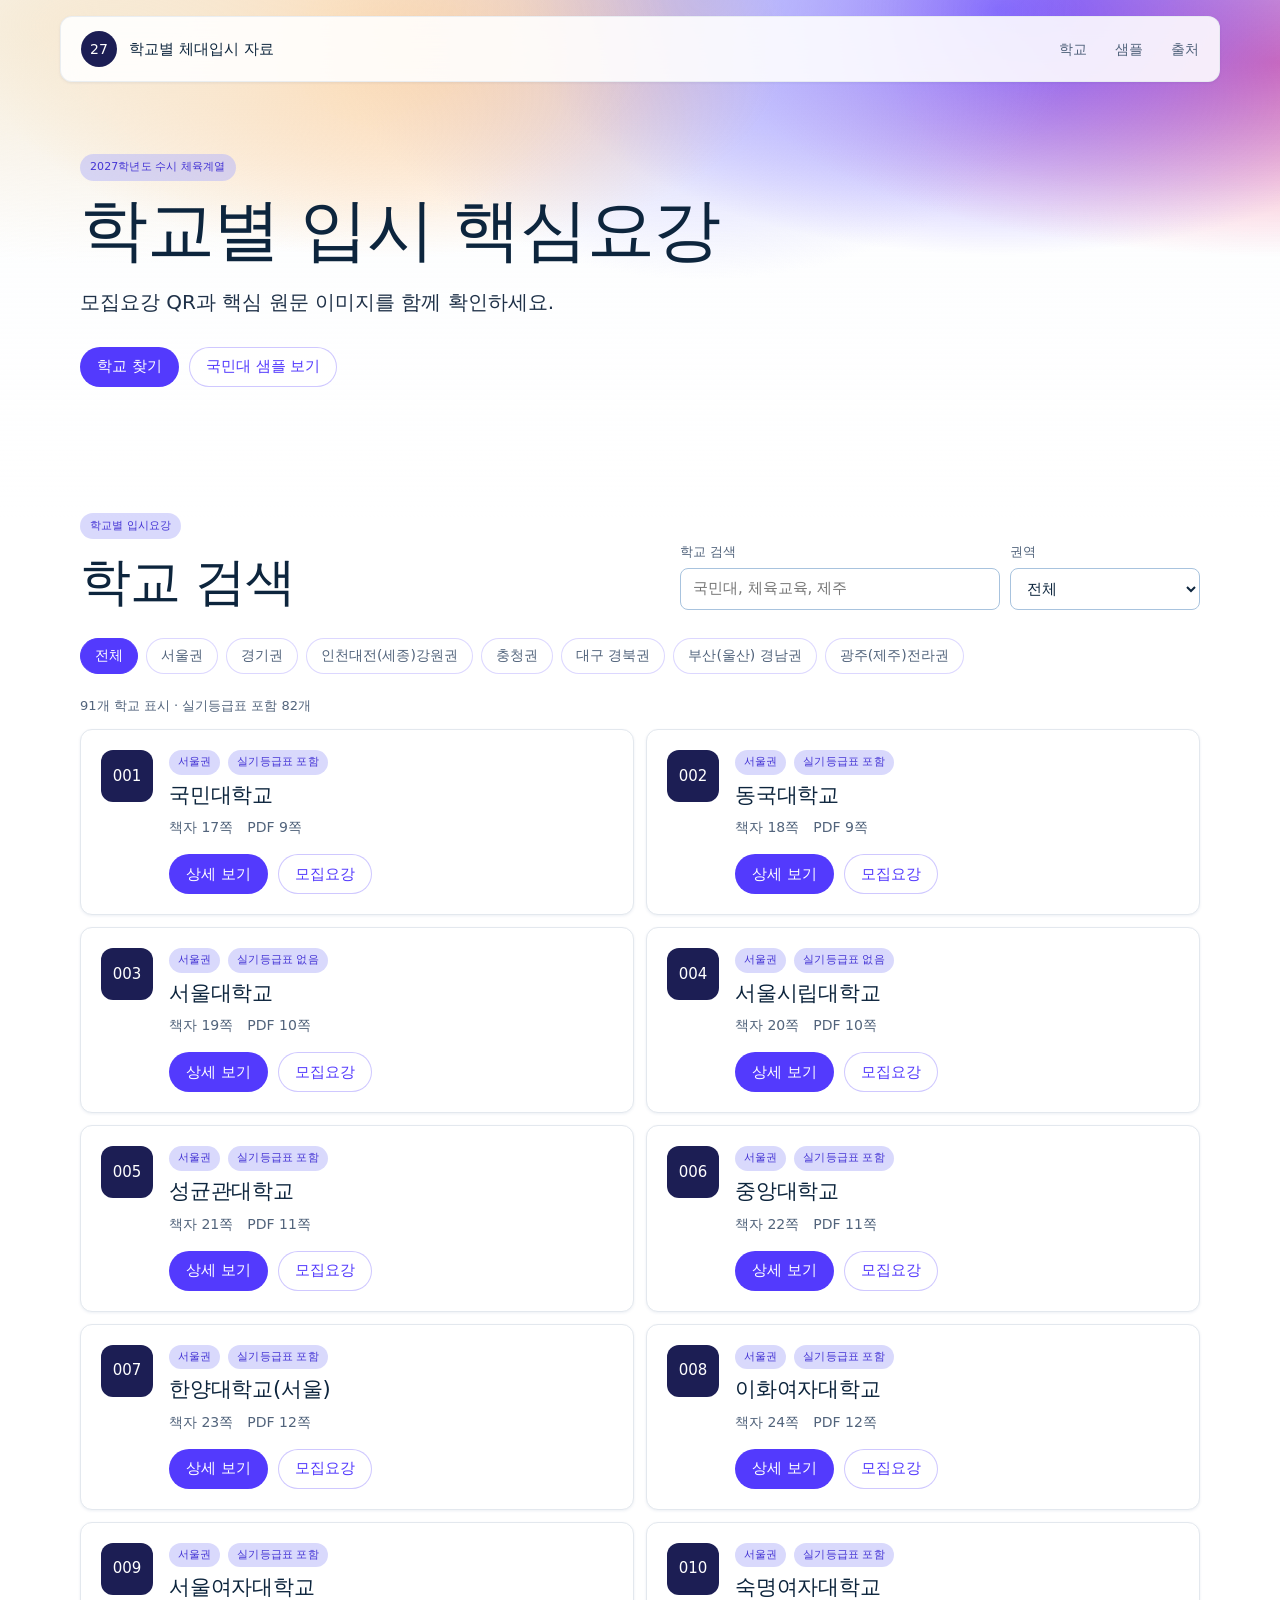
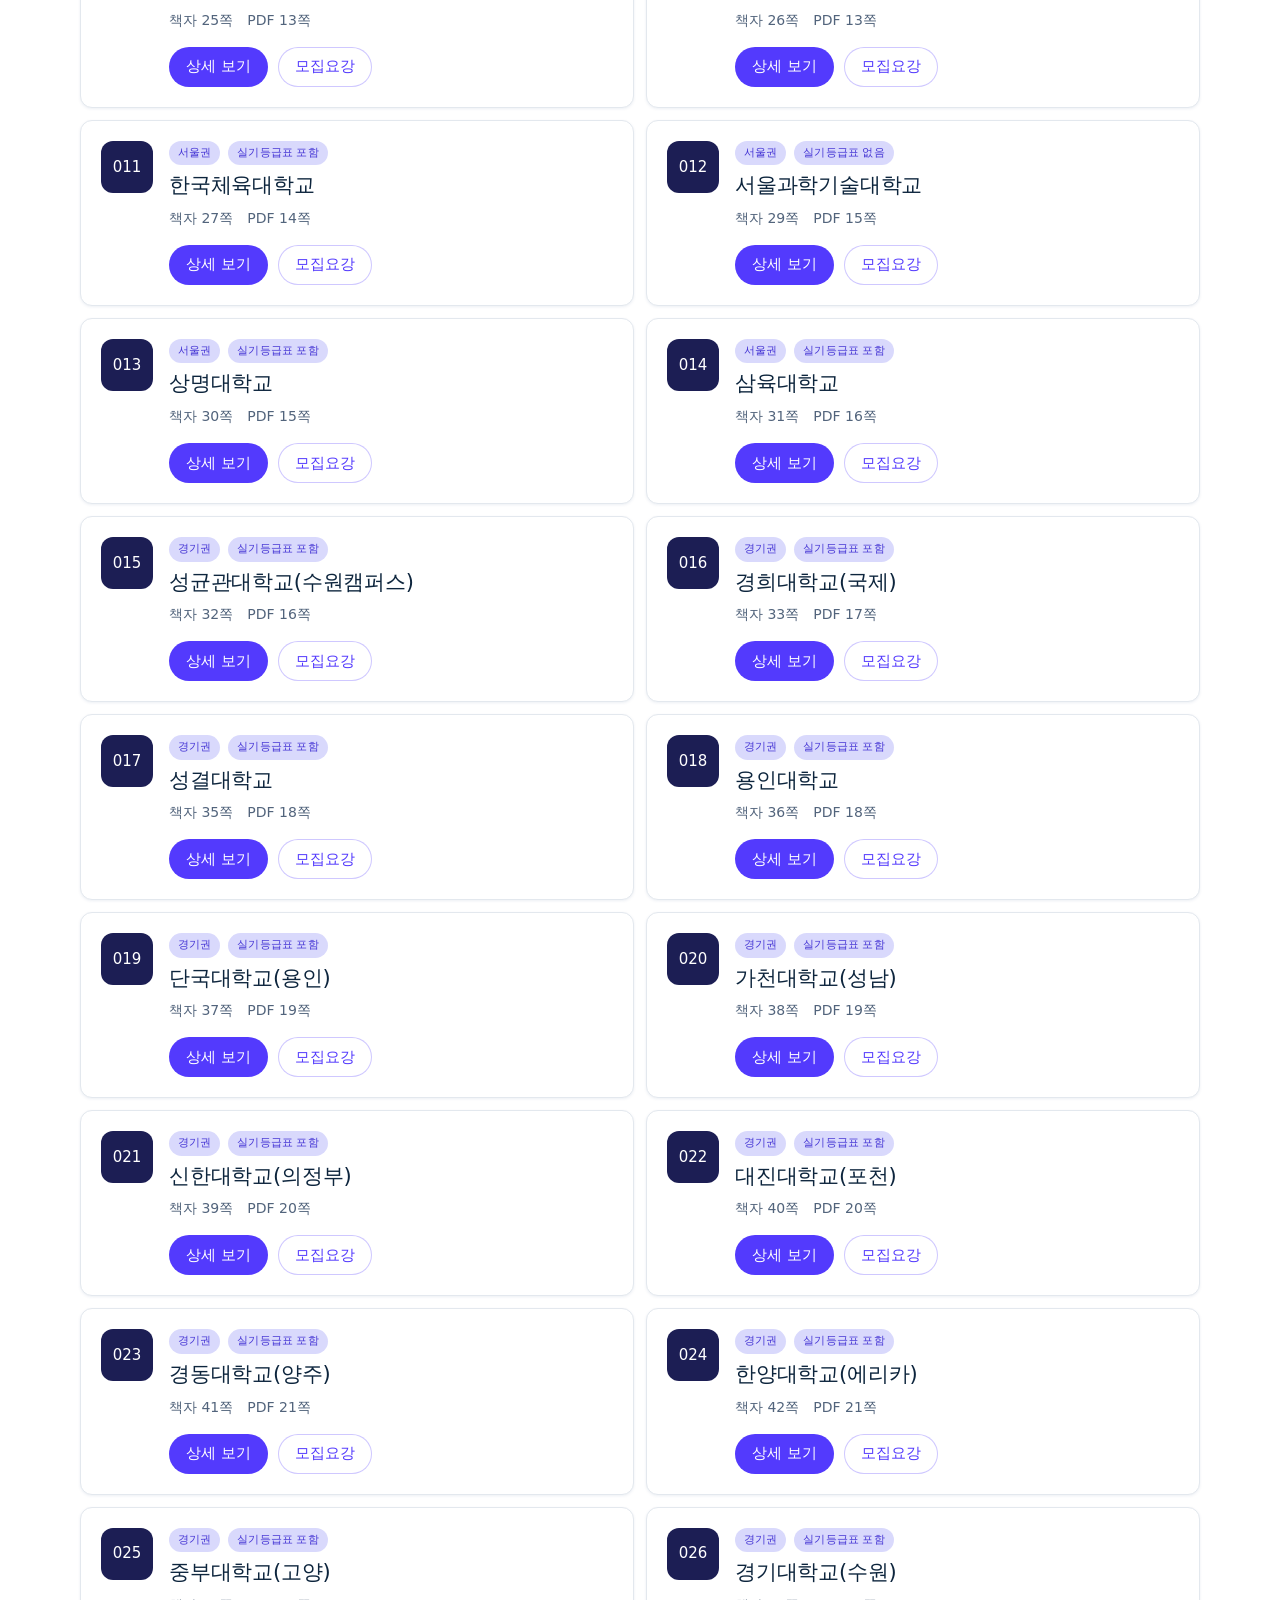
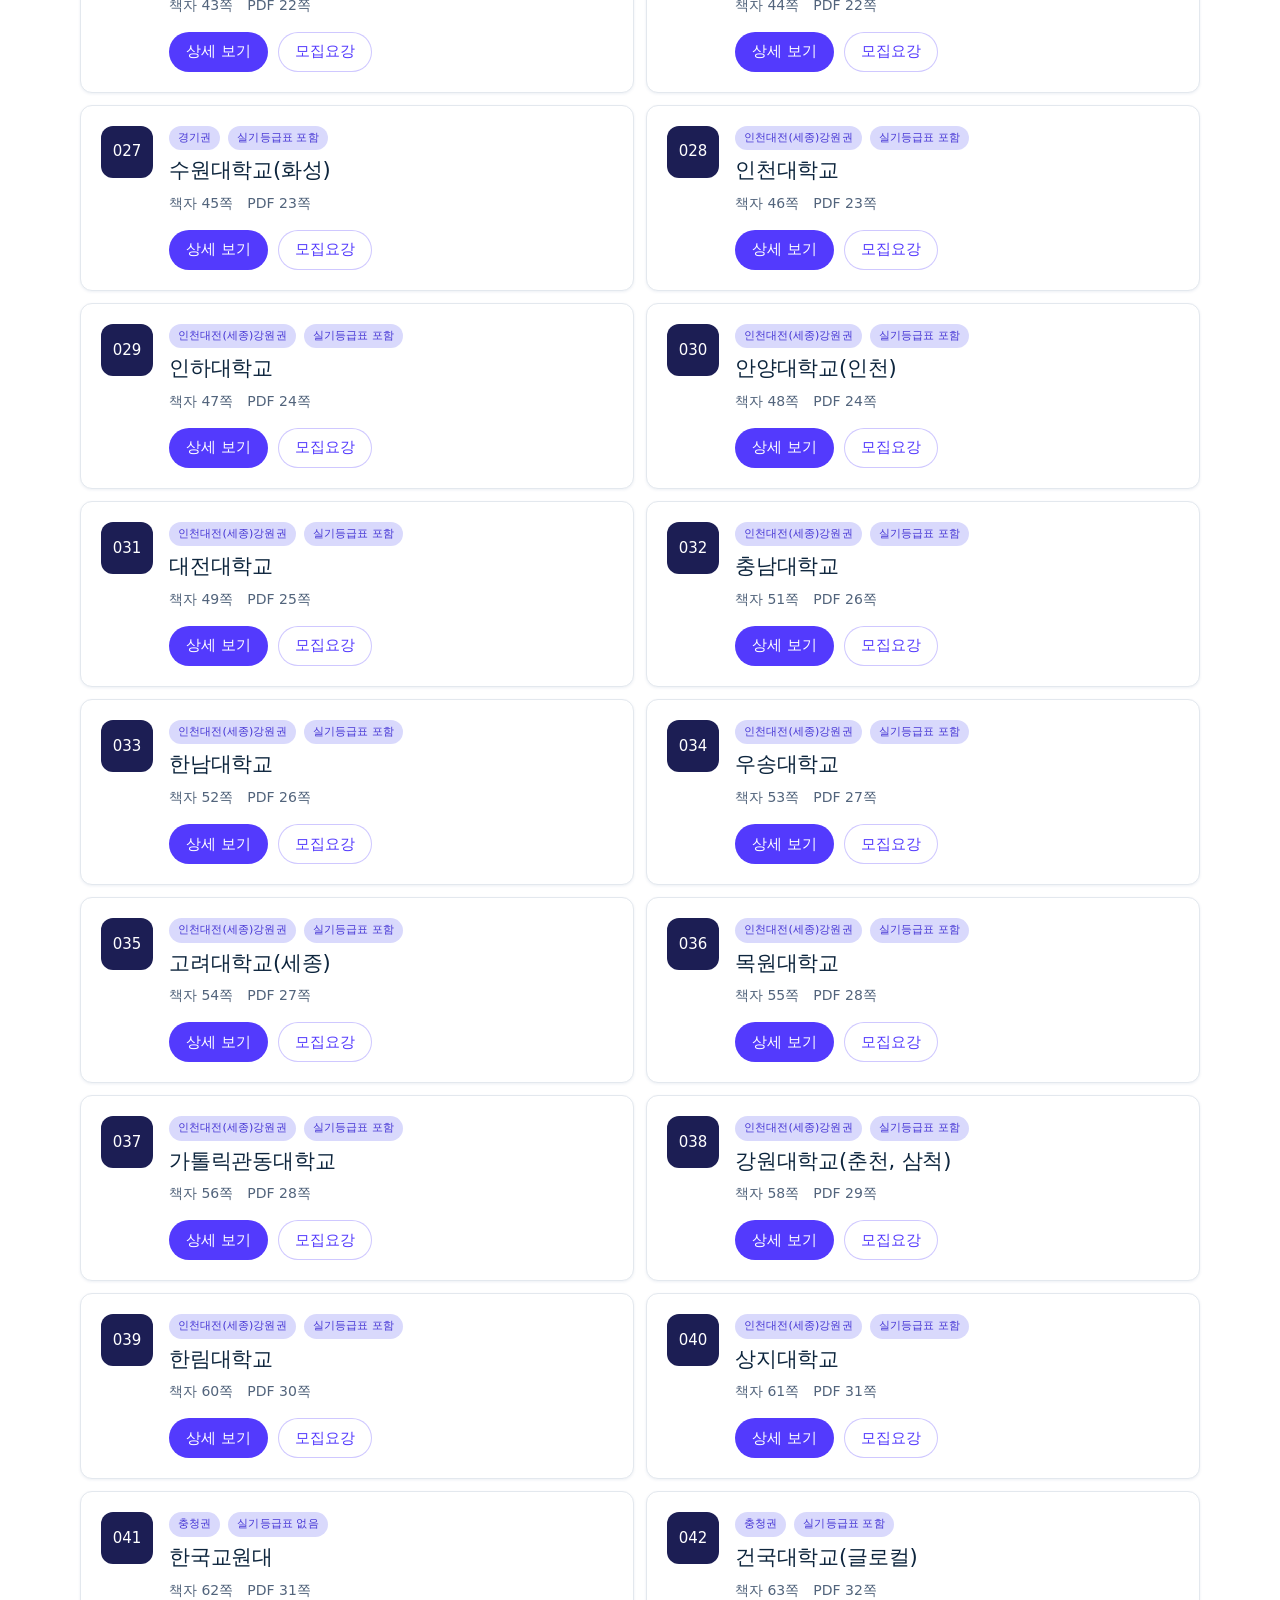
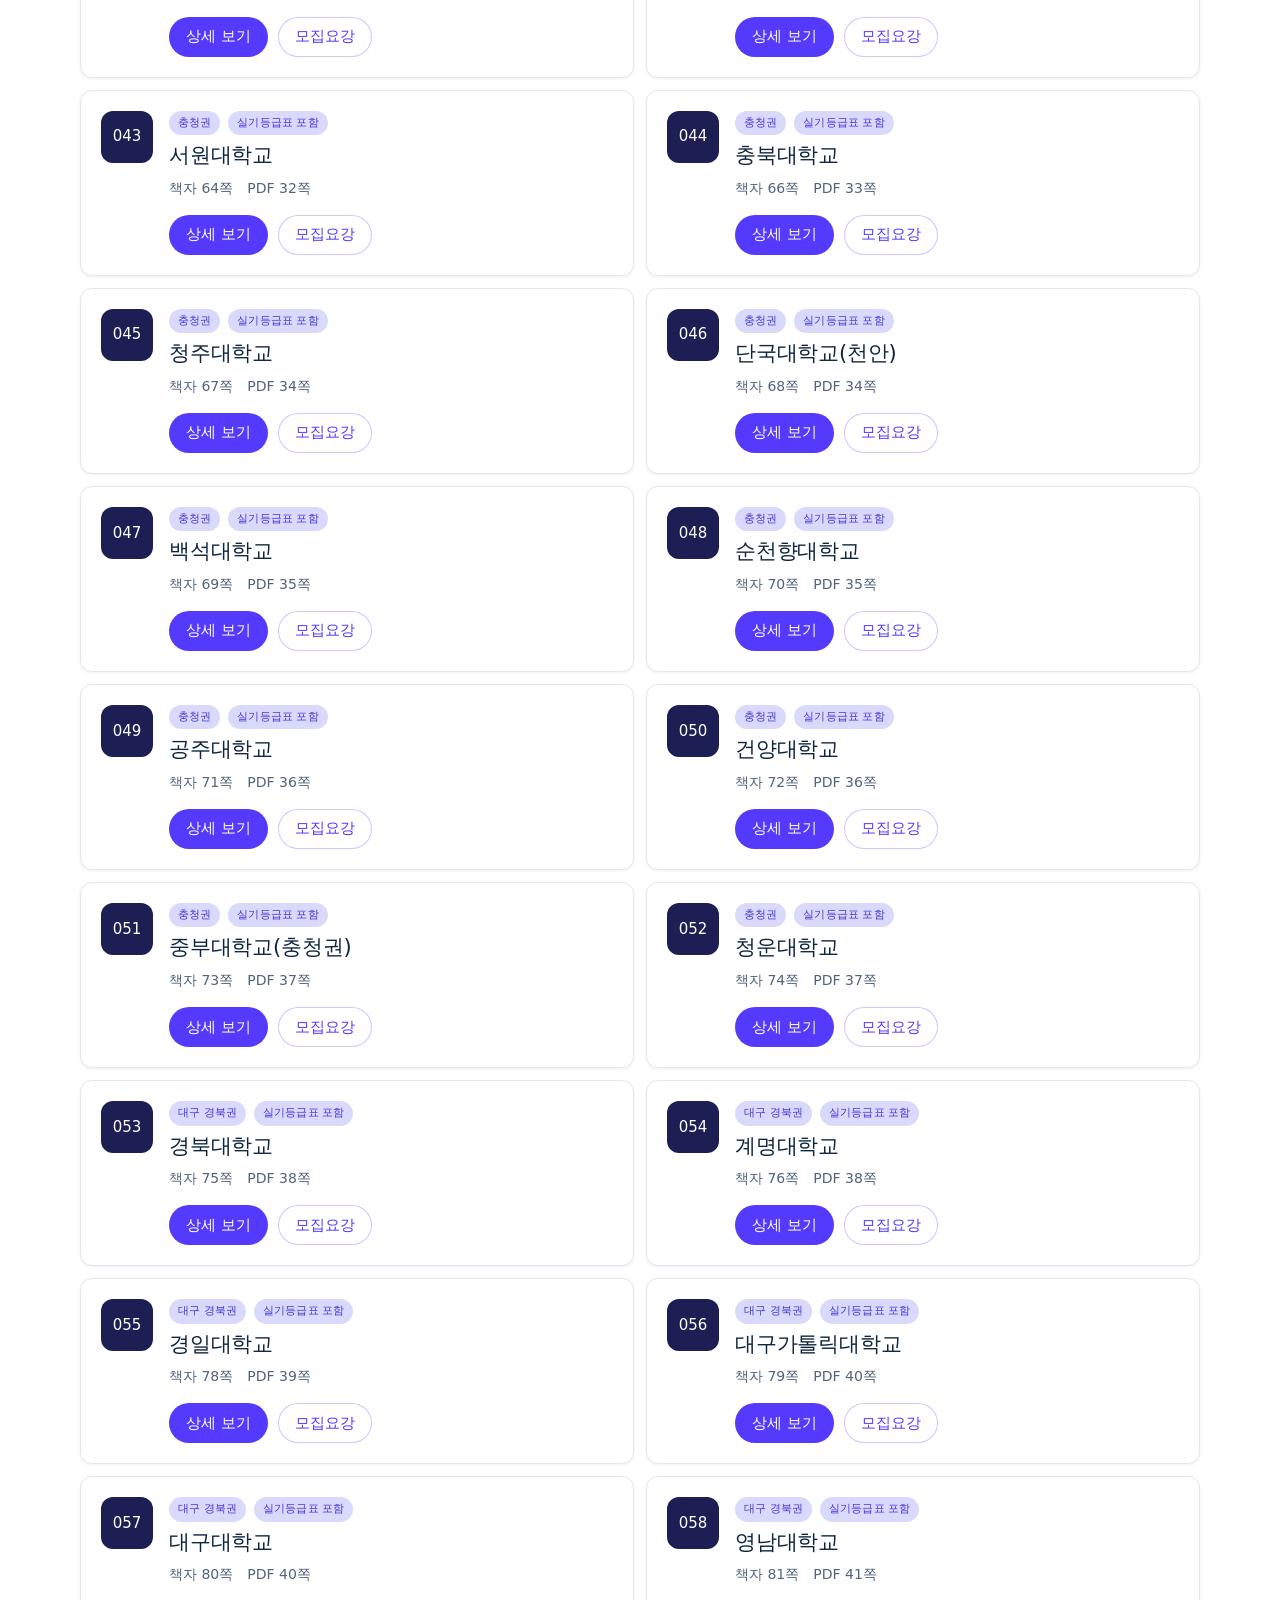
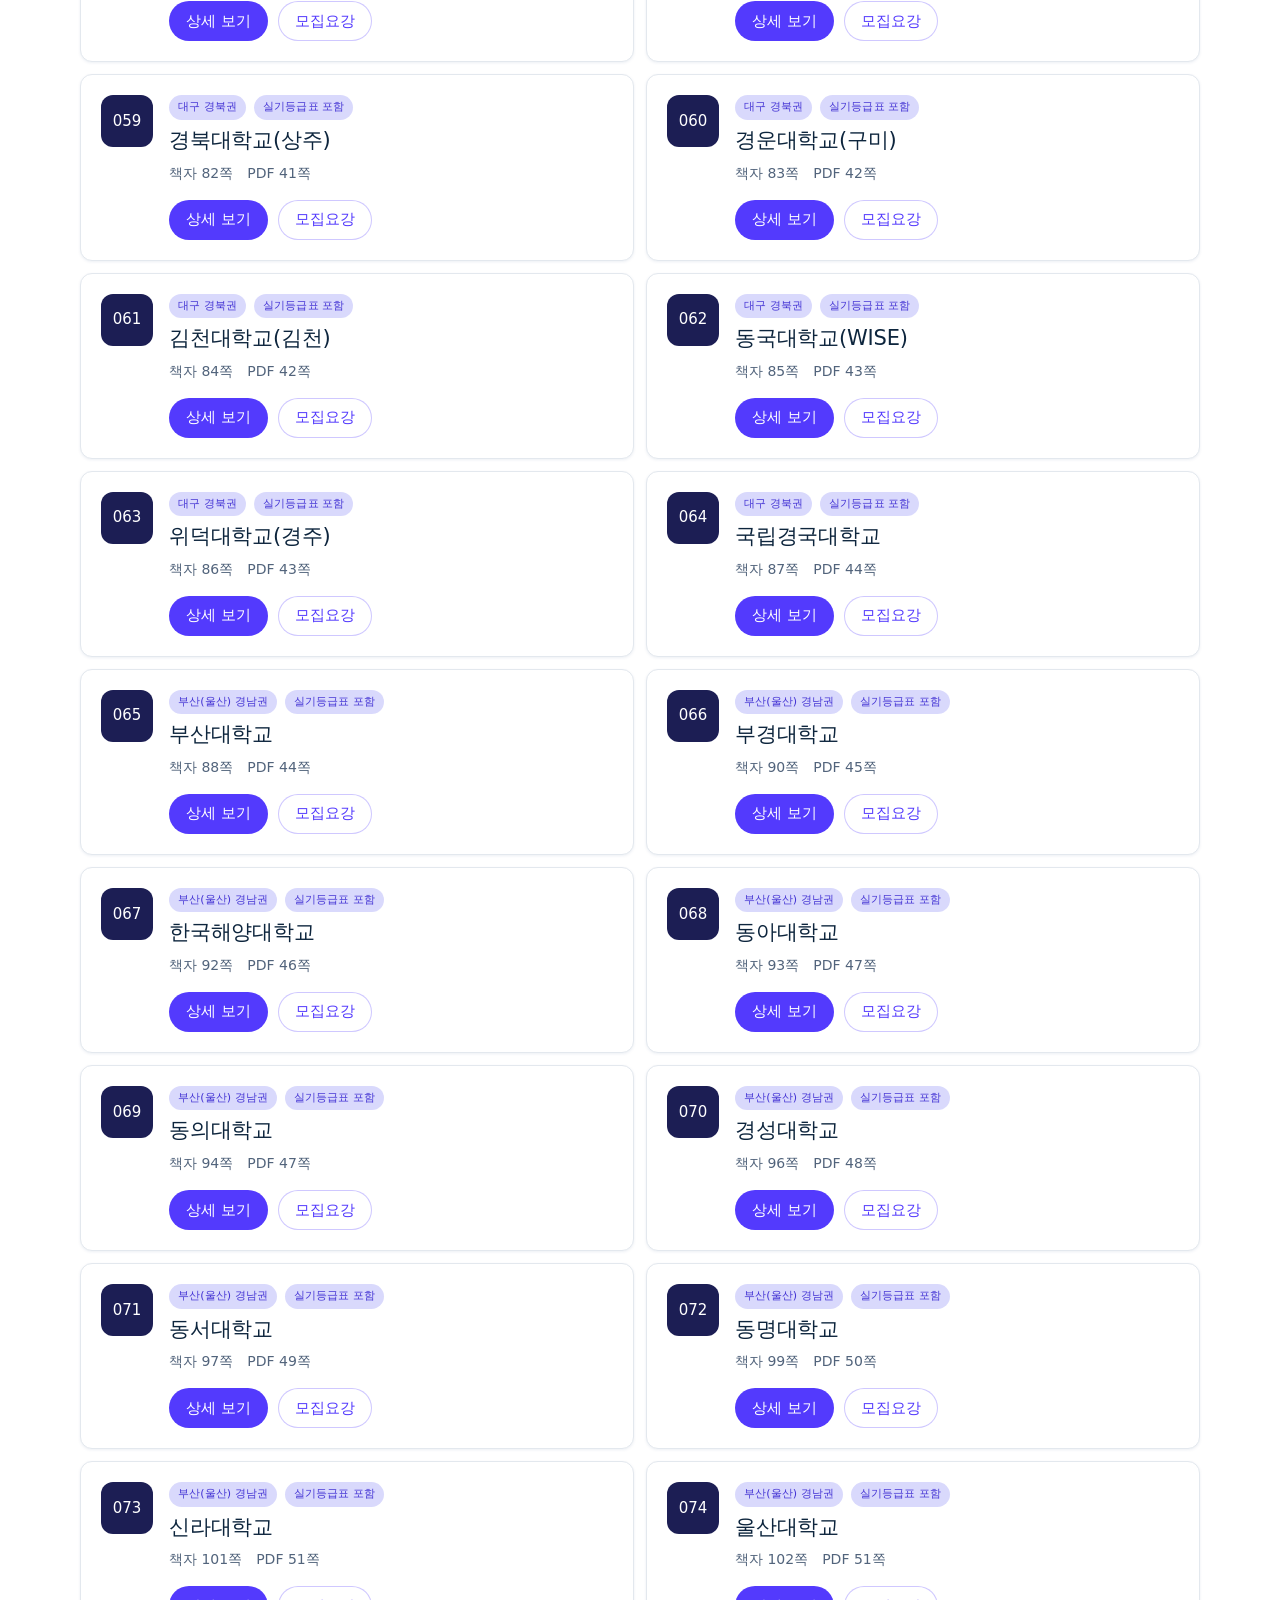
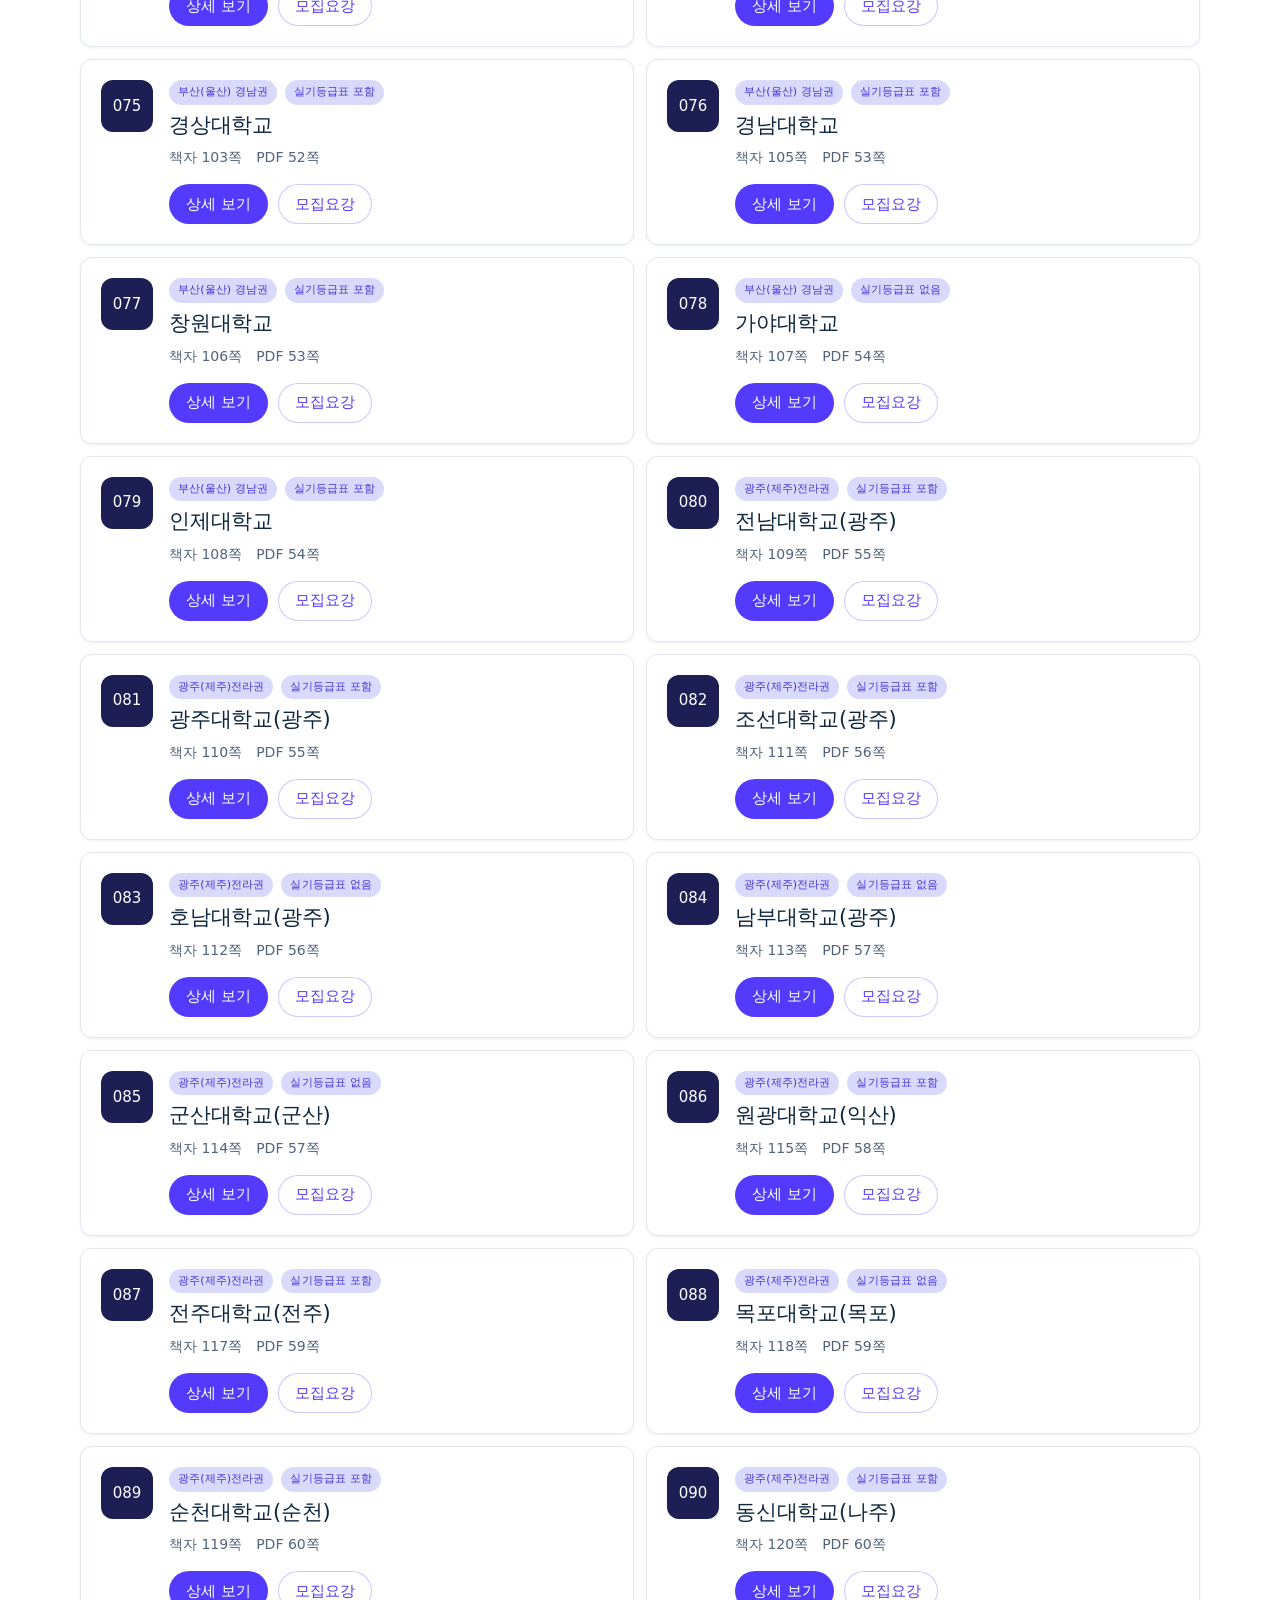
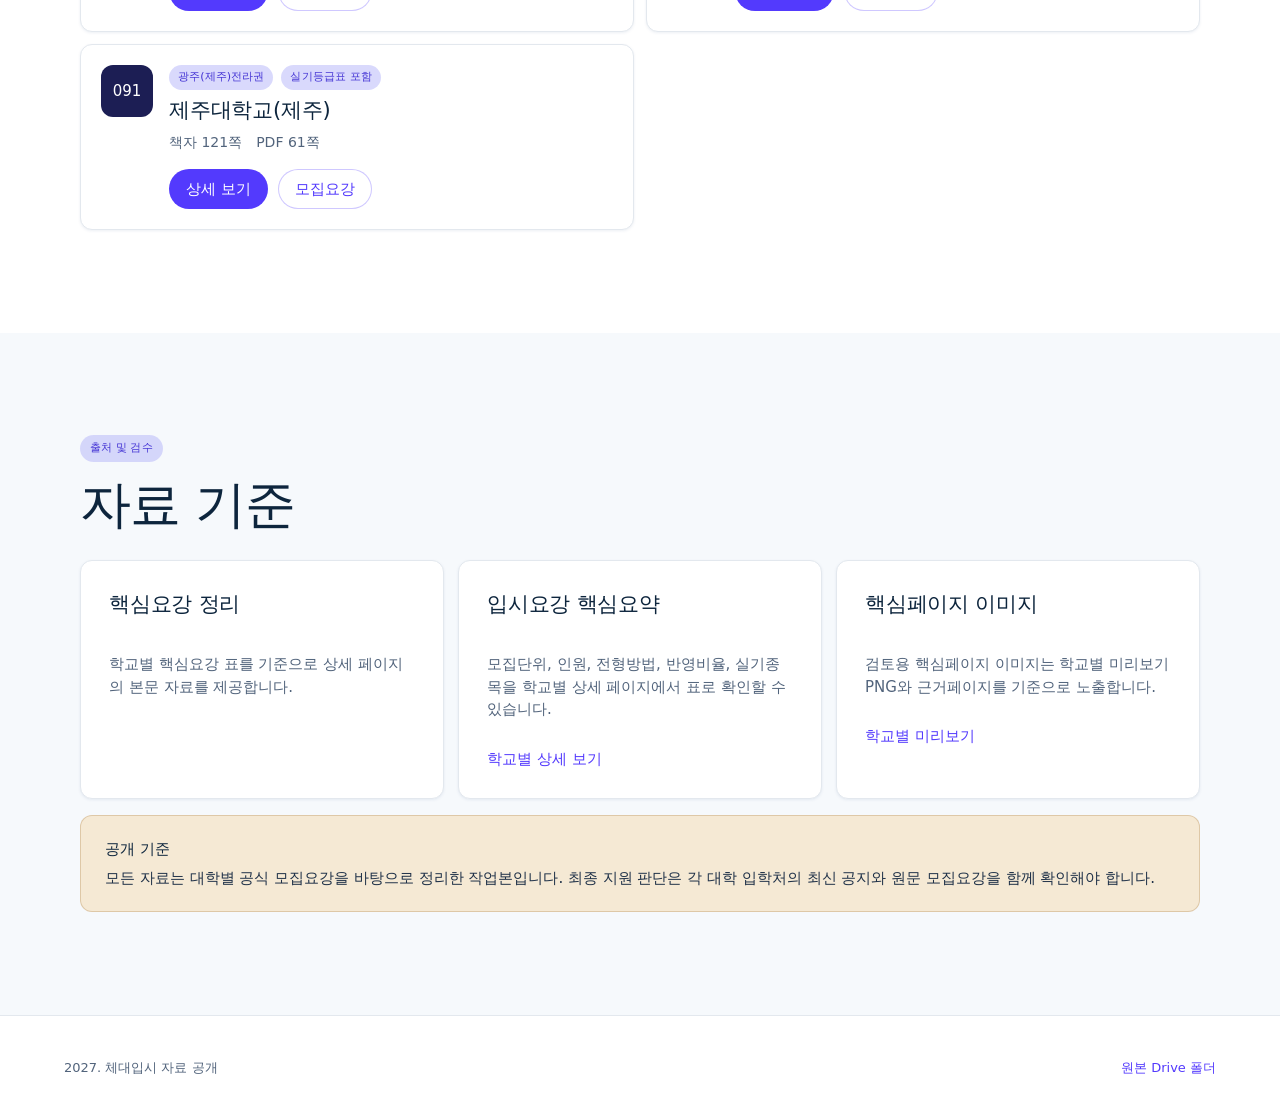
==== index.html @ 473a2f20 "Update admissions data from draft ver1" ====
<!doctype html>
<html lang="ko">
  <head>
    <meta charset="utf-8">
    <meta name="viewport" content="width=device-width, initial-scale=1">
    <title>2027. 체대입시 자료 공개</title>
    <link rel="stylesheet" href="styles.css?v=stripe-design-13">
  </head>
  <body>
    <header class="site-header">
      <a class="brand" href="index.html" aria-label="2027 체대입시 학교별 자료 홈">
        <span class="brand-mark">27</span>
        <span>학교별 체대입시 자료</span>
      </a>
      <nav aria-label="주요 영역">
        <a href="#schools">학교</a>
        <a href="#school-001">샘플</a>
        <a href="#verification">출처</a>
      </nav>
    </header>

    <main>
      <section class="hero">
        <div class="hero-copy">
          <p class="eyebrow">2027학년도 수시 체육계열</p>
          <h1>학교별 입시 핵심요강</h1>
          <p class="lead">
            모집요강 QR과 핵심 원문 이미지를 함께 확인하세요.
          </p>
          <div class="hero-actions">
            <a class="button primary" href="#schools">학교 찾기</a>
            <a class="button secondary" href="#school-001">국민대 샘플 보기</a>
          </div>
        </div>
      </section>

      <section id="schools" class="section">
        <div class="section-heading split">
          <div>
            <p class="eyebrow">학교별 입시요강</p>
            <h2>학교 검색</h2>
          </div>
          <div class="tools" role="search">
            <label for="school-search">
              <span>학교 검색</span>
              <input id="school-search" type="search" autocomplete="off" placeholder="국민대, 체육교육, 제주" aria-label="학교 검색">
            </label>
            <label for="region-filter">
              <span>권역</span>
              <select id="region-filter" aria-label="권역"></select>
            </label>
          </div>
        </div>
        <div class="region-tabs" id="region-tabs" aria-label="권역 빠른 선택"></div>
        <div class="list-summary" id="list-summary"></div>
        <div class="school-list" id="school-list"></div>
      </section>

      <section id="school-detail" class="section band" hidden>
        <div id="detail-content"></div>
      </section>

      <section id="verification" class="section band">
        <div class="section-heading">
          <p class="eyebrow">출처 및 검수</p>
          <h2>자료 기준</h2>
        </div>
        <div class="status-grid">
          <article class="status-block">
            <h3>핵심요강 정리</h3>
            <p>학교별 핵심요강 표를 기준으로 상세 페이지의 본문 자료를 제공합니다.</p>
          </article>
          <article class="status-block">
            <h3>입시요강 핵심요약</h3>
            <p>모집단위, 인원, 전형방법, 반영비율, 실기종목을 학교별 상세 페이지에서 표로 확인할 수 있습니다.</p>
            <a href="#schools">학교별 상세 보기</a>
          </article>
          <article class="status-block">
            <h3>핵심페이지 이미지</h3>
            <p>검토용 핵심페이지 이미지는 학교별 미리보기 PNG와 근거페이지를 기준으로 노출합니다.</p>
            <a href="https://drive.google.com/drive/folders/1DQ3QDVTpkTqhJ65AhWpGA7EI7I5_-Tcq" target="_blank" rel="noreferrer">학교별 미리보기</a>
          </article>
        </div>
        <div class="notice">
          <strong>공개 기준</strong>
          <p>모든 자료는 대학별 공식 모집요강을 바탕으로 정리한 작업본입니다. 최종 지원 판단은 각 대학 입학처의 최신 공지와 원문 모집요강을 함께 확인해야 합니다.</p>
        </div>
      </section>
    </main>

    <footer class="site-footer">
      <span>2027. 체대입시 자료 공개</span>
      <a href="https://drive.google.com/drive/folders/1vteZ1juEs34WLiMQKgodKouFzUMymr_J" target="_blank" rel="noreferrer">원본 Drive 폴더</a>
    </footer>

    <script src="school-data.js?v=draft-ver1-20260626"></script>
    <script src="app.js?v=stripe-design-12"></script>
  </body>
</html>
---- styles.css ----
:root {
  color-scheme: light;
  --primary: #533afd;
  --primary-deep: #4434d4;
  --primary-press: #2e2b8c;
  --primary-soft: #b9b9f9;
  --dark: #1c1e54;
  --ink: #0d253d;
  --ink-secondary: #1f3148;
  --muted: #52647c;
  --line: #e3e8ee;
  --input-line: #a8c3de;
  --paper: #ffffff;
  --soft: #f6f9fc;
  --cream: #f5e9d4;
  --ruby: #ea2261;
  --magenta: #f96bee;
  --lemon: #9b6829;
  --shadow: 0 8px 24px rgba(0, 55, 112, 0.08), 0 2px 6px rgba(0, 55, 112, 0.04);
  --shadow-soft: 0 1px 3px rgba(0, 55, 112, 0.08);
  font-family: Inter, "SF Pro Display", "Pretendard", "Apple SD Gothic Neo", "Noto Sans KR", system-ui, sans-serif;
}

* {
  box-sizing: border-box;
}

html {
  scroll-behavior: smooth;
}

body {
  margin: 0;
  background: var(--paper);
  color: var(--ink);
  font-feature-settings: "ss01";
  font-size: 15px;
  font-weight: 400;
  line-height: 1.5;
}

body::before {
  content: "";
  position: absolute;
  inset: 0 0 auto;
  z-index: -1;
  height: 520px;
  background:
    radial-gradient(ellipse at 8% 5%, rgba(245, 233, 212, 0.95), transparent 34%),
    radial-gradient(ellipse at 30% 8%, rgba(255, 184, 115, 0.72), transparent 32%),
    radial-gradient(ellipse at 55% 0%, rgba(185, 185, 249, 0.95), transparent 38%),
    radial-gradient(ellipse at 78% 2%, rgba(83, 58, 253, 0.78), transparent 34%),
    radial-gradient(ellipse at 100% 12%, rgba(234, 34, 97, 0.58), transparent 30%),
    linear-gradient(180deg, rgba(246, 249, 252, 0.4), rgba(255, 255, 255, 0));
  filter: saturate(1.05);
  pointer-events: none;
}

body.detail-mode .hero,
body.detail-mode #schools,
body.detail-mode #verification {
  display: none;
}

a {
  color: inherit;
  text-decoration: none;
}

h1,
h2,
h3,
p {
  margin-top: 0;
}

h1,
h2,
h3,
h4 {
  color: var(--ink);
  font-weight: 400;
  letter-spacing: -0.64px;
}

.site-header {
  position: sticky;
  top: 0;
  z-index: 20;
  display: flex;
  align-items: center;
  justify-content: space-between;
  max-width: 1160px;
  margin: 16px auto 0;
  gap: 24px;
  padding: 14px 20px;
  border: 1px solid rgba(227, 232, 238, 0.74);
  border-radius: 12px;
  background: rgba(255, 255, 255, 0.88);
  box-shadow: var(--shadow-soft);
  backdrop-filter: blur(18px);
}

.brand,
.site-header nav {
  display: flex;
  align-items: center;
  gap: 12px;
}

.brand {
  min-width: 0;
  color: var(--ink);
  font-weight: 400;
}

.brand-mark {
  display: inline-grid;
  width: 36px;
  height: 36px;
  place-items: center;
  border-radius: 999px;
  background: var(--dark);
  color: #fff;
  font-size: 14px;
  font-feature-settings: "tnum";
}

.site-header nav {
  gap: clamp(10px, 3vw, 28px);
  color: var(--muted);
  font-size: 14px;
  font-weight: 400;
}

.site-header nav a:hover {
  color: var(--primary);
}

.hero {
  position: relative;
  display: grid;
  grid-template-columns: minmax(0, 1fr);
  align-items: center;
  max-width: 1160px;
  min-height: 0;
  margin: 0 auto;
  padding: clamp(40px, 6vw, 72px) 20px 24px;
  gap: 24px;
}

.hero-copy {
  max-width: 780px;
}

.eyebrow {
  width: fit-content;
  margin: 0 0 14px;
  border-radius: 999px;
  padding: 5px 10px;
  background: rgba(185, 185, 249, 0.54);
  color: var(--primary-deep);
  font-size: 11px;
  font-weight: 400;
  letter-spacing: 0.1px;
}

h1 {
  margin-bottom: 22px;
  font-size: clamp(42px, 6vw, 68px);
  font-weight: 400;
  line-height: 1.03;
  letter-spacing: -1.4px;
}

.lead {
  max-width: 590px;
  margin-bottom: 30px;
  color: var(--ink-secondary);
  font-size: clamp(17px, 2vw, 20px);
  font-weight: 400;
}

.hero-actions,
.school-actions,
.detail-actions {
  display: flex;
  flex-wrap: wrap;
  gap: 10px;
}

.button,
.school-actions a {
  display: inline-flex;
  min-height: 40px;
  align-items: center;
  justify-content: center;
  border: 1px solid transparent;
  border-radius: 999px;
  padding: 8px 16px;
  font-weight: 400;
  line-height: 1;
  white-space: nowrap;
  transition: transform 160ms ease, background-color 160ms ease, border-color 160ms ease, color 160ms ease;
}

.button.primary,
.school-actions a.primary-link {
  background: var(--primary);
  color: #fff;
}

.button.primary:hover,
.school-actions a.primary-link:hover {
  background: var(--primary-press);
  color: #fff;
}

.button.secondary,
.school-actions a:not(.primary-link) {
  border-color: rgba(83, 58, 253, 0.28);
  background: #fff;
  color: var(--primary);
}

.button:hover,
.school-actions a:hover {
  transform: translateY(-1px);
}

.section {
  padding: clamp(60px, 8vw, 110px) 20px;
}

.band {
  background: var(--soft);
}

body.detail-mode .band {
  background:
    radial-gradient(ellipse at 8% 0%, rgba(245, 233, 212, 0.9), transparent 30%),
    radial-gradient(ellipse at 58% 0%, rgba(185, 185, 249, 0.75), transparent 42%),
    linear-gradient(180deg, rgba(246, 249, 252, 0.82), #fff 410px);
}

.section-heading,
.material-grid,
.status-grid,
.region-tabs,
.list-summary,
.school-list,
.detail-shell,
.notice {
  max-width: 1120px;
  margin-right: auto;
  margin-left: auto;
}

.section-heading {
  margin-bottom: 28px;
}

.section-heading h2 {
  margin-bottom: 0;
  font-size: clamp(32px, 4vw, 52px);
  font-weight: 400;
  line-height: 1.1;
  letter-spacing: -0.96px;
}

.section-heading.split {
  display: flex;
  align-items: end;
  justify-content: space-between;
  gap: 24px;
}

.tools {
  display: grid;
  grid-template-columns: minmax(220px, 320px) minmax(150px, 190px);
  gap: 10px;
}

label span {
  display: block;
  margin-bottom: 6px;
  color: var(--muted);
  font-size: 13px;
  font-weight: 400;
}

input,
select {
  width: 100%;
  min-height: 42px;
  border: 1px solid var(--input-line);
  border-radius: 8px;
  padding: 0 12px;
  background: #fff;
  color: var(--ink);
  font: inherit;
  font-weight: 400;
}

input:focus,
select:focus {
  outline: 3px solid rgba(83, 58, 253, 0.14);
  border-color: var(--primary);
}

.material-grid,
.status-grid {
  display: grid;
  grid-template-columns: repeat(3, minmax(0, 1fr));
  gap: 14px;
}

.material-card,
.status-block,
.school-card,
.detail-stat,
.detail-panel {
  border: 1px solid var(--line);
  border-radius: 12px;
  background: #fff;
  box-shadow: var(--shadow-soft);
}

.material-card,
.status-block {
  display: grid;
  min-height: 188px;
  align-content: start;
  gap: 12px;
  padding: 28px;
}

.material-card span,
.school-region,
.school-grade {
  width: fit-content;
  border-radius: 999px;
  padding: 4px 9px;
  background: rgba(185, 185, 249, 0.54);
  color: var(--primary-deep);
  font-size: 11px;
  font-weight: 400;
  letter-spacing: 0.1px;
}

.material-card strong,
.status-block h3,
.school-card h3 {
  color: var(--ink);
  font-size: 21px;
  font-weight: 400;
  letter-spacing: -0.2px;
}

.material-card em,
.status-block p {
  color: var(--muted);
  font-style: normal;
}

.material-card:hover,
.school-card:hover,
.status-block:hover,
.detail-stat:hover {
  box-shadow: var(--shadow);
}

.region-tabs {
  display: flex;
  margin-bottom: 18px;
  gap: 8px;
  overflow-x: auto;
  padding-bottom: 4px;
}

.region-tabs button {
  min-height: 36px;
  border: 1px solid rgba(83, 58, 253, 0.2);
  border-radius: 999px;
  padding: 0 14px;
  background: #fff;
  color: var(--muted);
  font: inherit;
  font-size: 14px;
  font-weight: 400;
  white-space: nowrap;
  cursor: pointer;
}

.region-tabs button[aria-pressed="true"] {
  border-color: var(--primary);
  background: var(--primary);
  color: #fff;
}

.list-summary {
  margin-bottom: 14px;
  color: var(--muted);
  font-size: 13px;
  font-weight: 400;
  font-feature-settings: "tnum";
}

.school-list {
  display: grid;
  grid-template-columns: repeat(2, minmax(0, 1fr));
  gap: 12px;
}

.school-card {
  display: grid;
  grid-template-columns: auto minmax(0, 1fr);
  gap: 16px;
  padding: 20px;
}

.school-number {
  display: grid;
  width: 52px;
  height: 52px;
  place-items: center;
  border-radius: 12px;
  background: var(--dark);
  color: #fff;
  font-weight: 400;
  font-feature-settings: "tnum";
}

.school-main {
  min-width: 0;
}

.school-topline {
  display: flex;
  flex-wrap: wrap;
  align-items: center;
  gap: 8px;
  margin-bottom: 8px;
}

.school-card h3 {
  margin-bottom: 9px;
  line-height: 1.22;
}

.school-meta {
  display: flex;
  flex-wrap: wrap;
  gap: 8px 14px;
  margin-bottom: 16px;
  color: var(--muted);
  font-size: 14px;
  font-weight: 400;
  font-feature-settings: "tnum";
}

.detail-shell {
  padding-top: 16px;
}

.back-link {
  display: inline-flex;
  margin-bottom: 22px;
  color: var(--primary);
  font-weight: 400;
}

.back-link:hover,
.panel-heading a:hover,
.status-block a:hover,
.site-footer a:hover {
  color: var(--primary-press);
}

.detail-header {
  display: flex;
  align-items: end;
  justify-content: space-between;
  gap: 24px;
  margin-bottom: 20px;
}

.detail-header h2 {
  margin-bottom: 0;
  font-size: clamp(36px, 5vw, 58px);
  font-weight: 400;
  line-height: 1.04;
  letter-spacing: -1.2px;
}

.detail-actions {
  justify-content: flex-end;
}

.detail-stat-grid {
  display: grid;
  grid-template-columns: repeat(4, minmax(0, 1fr));
  gap: 10px;
  margin-bottom: 18px;
}

.detail-stat {
  min-height: 106px;
  padding: 18px;
}

.detail-stat span {
  display: block;
  margin-bottom: 8px;
  color: var(--muted);
  font-size: 12px;
  font-weight: 400;
}

.detail-stat strong {
  color: var(--dark);
  font-size: 20px;
  font-weight: 400;
  line-height: 1.25;
}

.detail-layout {
  display: grid;
  grid-template-columns: minmax(0, 1fr);
  gap: 16px;
  align-items: start;
}

.detail-layout > div,
.admissions-guide,
.guide-stack,
.guide-block,
.table-wrap,
.evidence-panel,
.evidence-slider,
.qr-inline-card {
  min-width: 0;
}

.detail-panel {
  margin-bottom: 16px;
  padding: 28px;
}

.detail-panel h3 {
  margin-bottom: 0;
  font-size: 28px;
  font-weight: 400;
  line-height: 1.12;
}

.school-info-strip {
  display: grid;
  grid-template-columns: 1fr;
  gap: 10px;
  margin-bottom: 22px;
}

.school-info-strip article,
.school-info-strip a {
  display: grid;
  gap: 4px;
  padding: 14px 16px;
  border: 1px solid var(--line);
  border-radius: 10px;
  background: var(--soft);
}

.school-info-strip span {
  color: var(--muted);
  font-size: 12px;
  font-weight: 400;
}

.school-info-strip strong {
  color: var(--ink-secondary);
  font-size: 14px;
  font-weight: 400;
  line-height: 1.4;
  overflow-wrap: anywhere;
}

.qr-inline-card {
  display: grid;
  gap: 12px;
}

.qr-link-card {
  transition: border-color 160ms ease, box-shadow 160ms ease, transform 160ms ease;
}

.qr-link-card:hover {
  border-color: rgba(83, 58, 253, 0.42);
  box-shadow: var(--shadow-soft);
  transform: translateY(-1px);
}

.qr-link-card strong {
  color: var(--primary);
}

.qr-inline-content {
  display: grid;
  grid-template-columns: 112px minmax(0, 1fr);
  align-items: center;
  gap: 16px;
}

.qr-inline-content img {
  display: block;
  width: 112px;
  aspect-ratio: 1;
  object-fit: contain;
  border: 1px solid var(--line);
  border-radius: 12px;
  background: #fff;
}

.admissions-guide {
  overflow: hidden;
}

.detail-panel .guide-title {
  margin: 0 0 22px;
  color: var(--ink);
  font-size: 28px;
  font-weight: 400;
  line-height: 1.12;
  letter-spacing: -0.64px;
}

.guide-stack {
  display: grid;
  gap: 20px;
}

.guide-block h4 {
  margin: 0 0 10px;
  color: var(--ink);
  font-size: 20px;
  font-weight: 400;
  line-height: 1.2;
}

.table-wrap {
  max-width: 100%;
  overflow-x: auto;
  border: 1px solid var(--line);
  border-radius: 12px;
  background: #fff;
}

.table-wrap table {
  width: 100%;
  min-width: 760px;
  border-collapse: collapse;
  font-size: 14px;
  font-feature-settings: "tnum";
  letter-spacing: -0.36px;
}

.table-wrap th,
.table-wrap td {
  padding: 12px;
  border-bottom: 1px solid var(--line);
  border-right: 1px solid var(--line);
  text-align: left;
  vertical-align: top;
  overflow-wrap: anywhere;
}

.table-wrap th {
  background: var(--dark);
  color: #fff;
  font-weight: 400;
  white-space: nowrap;
}

.table-wrap td {
  color: var(--ink-secondary);
  font-weight: 400;
}

.table-wrap tr:last-child td {
  border-bottom: 0;
}

.table-wrap th:last-child,
.table-wrap td:last-child {
  border-right: 0;
}

.panel-heading {
  display: flex;
  align-items: end;
  justify-content: space-between;
  gap: 16px;
  margin-bottom: 18px;
}

.panel-heading a,
.status-block a,
.site-footer a {
  color: var(--primary);
  font-weight: 400;
}

.evidence-slider {
  display: grid;
  gap: 12px;
}

.slider-frame {
  position: relative;
  display: grid;
  min-height: 540px;
  place-items: center;
  overflow: hidden;
  border: 1px solid rgba(28, 30, 84, 0.18);
  border-radius: 16px;
  background:
    linear-gradient(180deg, rgba(28, 30, 84, 0.94), rgba(13, 37, 61, 0.96)),
    var(--dark);
  box-shadow: var(--shadow);
}

.slider-image-link {
  display: grid;
  width: 100%;
  height: 100%;
  place-items: center;
  padding: 18px;
}

.slider-image-link img {
  display: block;
  width: 100%;
  max-height: 720px;
  border-radius: 8px;
  object-fit: contain;
  box-shadow: 0 8px 24px rgba(0, 0, 0, 0.18);
}

.slider-nav {
  position: absolute;
  top: 50%;
  z-index: 2;
  display: grid;
  width: 42px;
  height: 42px;
  place-items: center;
  transform: translateY(-50%);
  border: 1px solid rgba(255, 255, 255, 0.5);
  border-radius: 999px;
  background: rgba(255, 255, 255, 0.92);
  color: var(--dark);
  font: inherit;
  font-size: 28px;
  font-weight: 400;
  cursor: pointer;
}

.slider-nav.prev {
  left: 12px;
}

.slider-nav.next {
  right: 12px;
}

.slider-nav:hover {
  color: var(--primary);
}

.slider-caption {
  display: grid;
  grid-template-columns: auto minmax(0, 1fr) auto;
  align-items: center;
  gap: 10px;
  color: var(--muted);
  font-size: 13px;
  font-weight: 400;
  font-feature-settings: "tnum";
}

.slider-caption strong {
  color: var(--ink);
  font-size: 18px;
  font-weight: 400;
}

.slider-caption em {
  font-style: normal;
}

.slider-dots {
  display: flex;
  flex-wrap: wrap;
  gap: 8px;
}

.slider-dots button {
  display: grid;
  min-width: 36px;
  height: 36px;
  place-items: center;
  border: 1px solid rgba(83, 58, 253, 0.2);
  border-radius: 999px;
  background: #fff;
  color: var(--muted);
  font: inherit;
  font-size: 13px;
  font-weight: 400;
  cursor: pointer;
}

.slider-dots button[aria-pressed="true"] {
  border-color: var(--primary);
  background: var(--primary);
  color: #fff;
}

.notice {
  margin-top: 16px;
  padding: 22px 24px;
  border: 1px solid rgba(155, 104, 41, 0.26);
  border-radius: 12px;
  background: var(--cream);
}

.notice strong {
  display: block;
  margin-bottom: 6px;
  font-weight: 400;
}

.notice p {
  margin-bottom: 0;
  color: var(--ink-secondary);
}

.site-footer {
  display: flex;
  justify-content: space-between;
  gap: 16px;
  padding: 42px clamp(20px, 5vw, 80px);
  border-top: 1px solid var(--line);
  color: var(--muted);
  font-size: 13px;
  font-weight: 400;
}

@media (max-width: 980px) {
  .site-header {
    margin-right: 16px;
    margin-left: 16px;
  }

  .hero {
    grid-template-columns: 1fr;
    min-height: 0;
  }

  .hero-copy {
    max-width: 760px;
  }

  .material-grid,
  .status-grid,
  .school-list,
  .detail-stat-grid {
    grid-template-columns: repeat(2, minmax(0, 1fr));
  }

  .detail-header,
  .detail-layout {
    display: grid;
  }

  .detail-layout {
    grid-template-columns: 1fr;
  }

  .detail-actions {
    justify-content: flex-start;
  }

  .section-heading.split {
    display: grid;
    align-items: start;
  }

  .tools {
    width: 100%;
    grid-template-columns: 1fr 180px;
  }
}

@media (max-width: 680px) {
  body::before {
    height: 560px;
  }

  .site-header {
    align-items: flex-start;
    flex-direction: column;
    gap: 10px;
    border-radius: 10px;
  }

  .site-header nav {
    width: 100%;
    justify-content: space-between;
  }

  h1 {
    font-size: 39px;
    letter-spacing: -0.9px;
  }

  .material-grid,
  .status-grid,
  .school-list,
  .tools,
  .detail-stat-grid {
    grid-template-columns: 1fr;
  }

  .hero {
    padding-right: 16px;
    padding-left: 16px;
  }

  .panel-heading,
  .slider-caption {
    display: grid;
    grid-template-columns: 1fr;
    align-items: start;
  }

  .slider-frame {
    min-height: 360px;
  }

  .slider-image-link {
    padding: 12px;
  }

  .table-wrap table {
    min-width: 680px;
  }

  .school-card {
    grid-template-columns: 1fr;
  }

  .school-number {
    width: 46px;
    height: 46px;
  }

  .detail-panel {
    padding: 18px;
  }

  .qr-inline-content {
    grid-template-columns: 96px minmax(0, 1fr);
  }

  .qr-inline-content img {
    width: 96px;
  }

  .site-footer {
    flex-direction: column;
  }
}
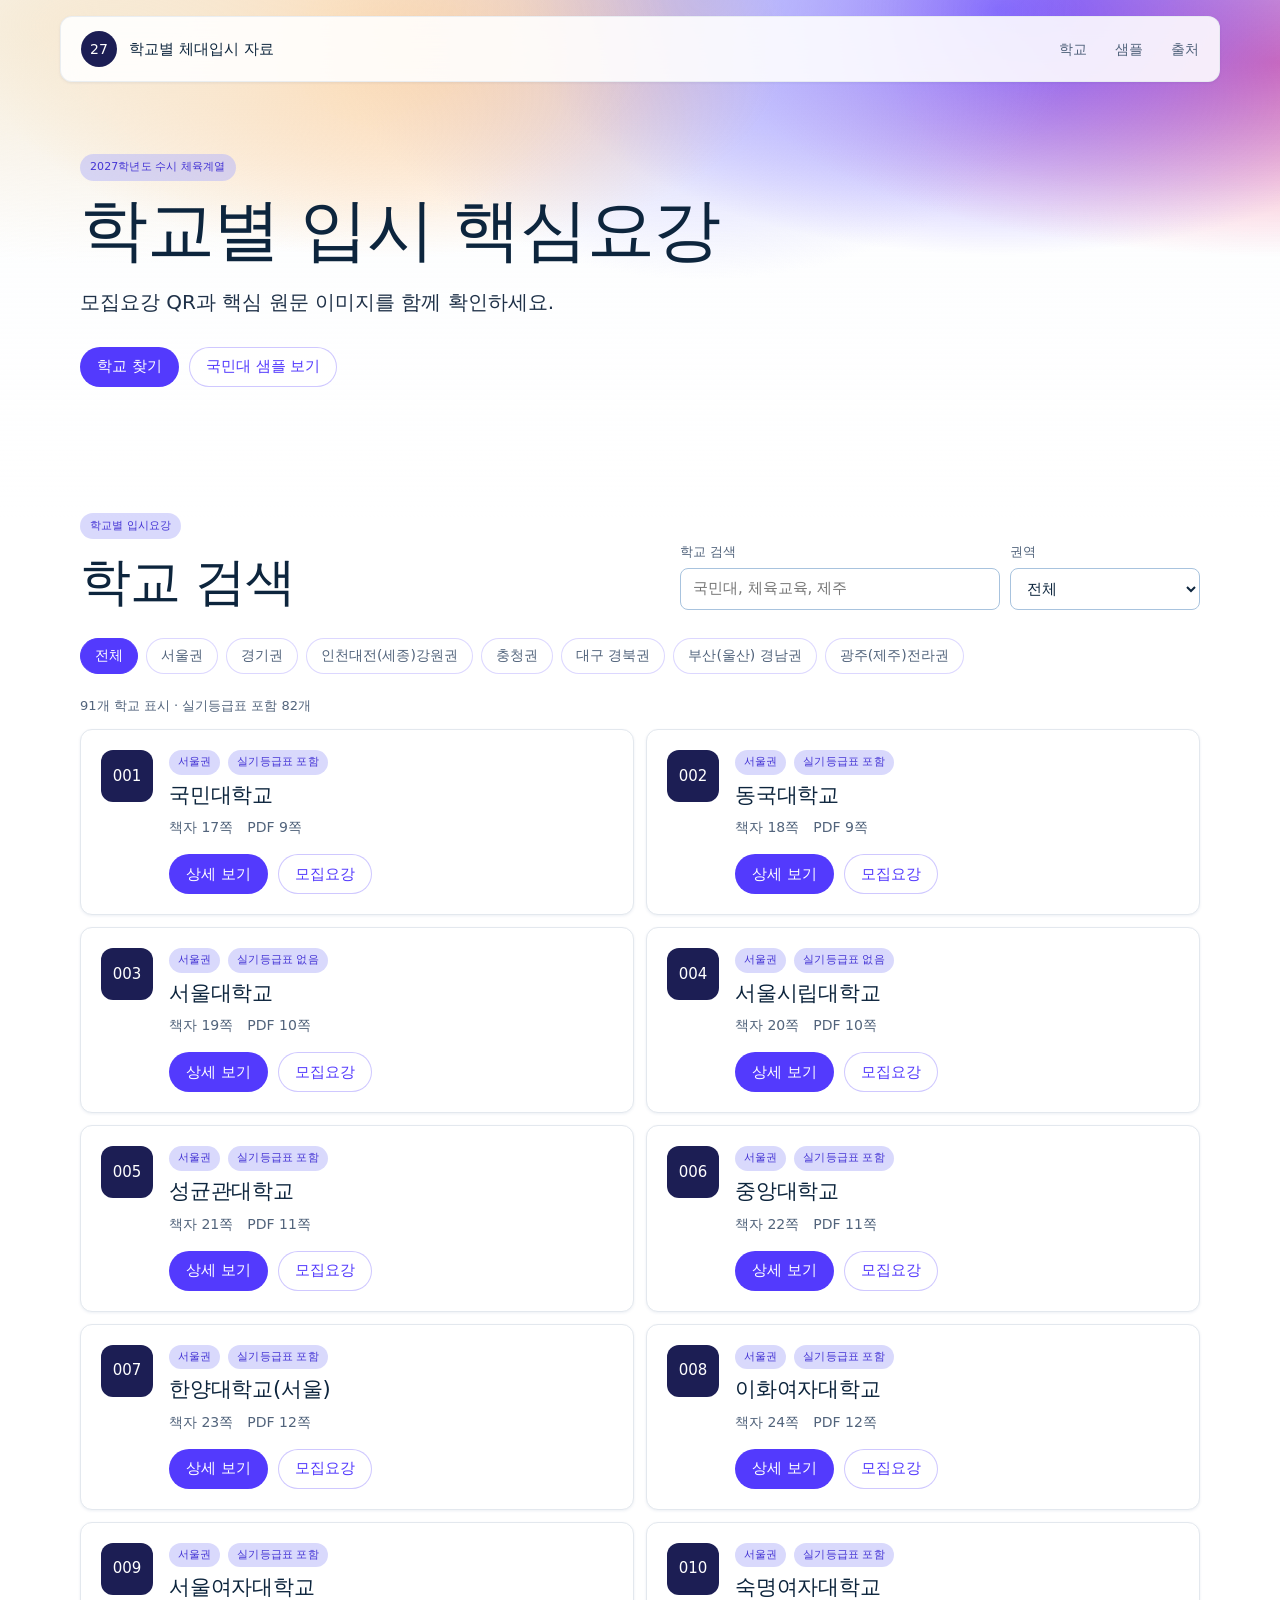
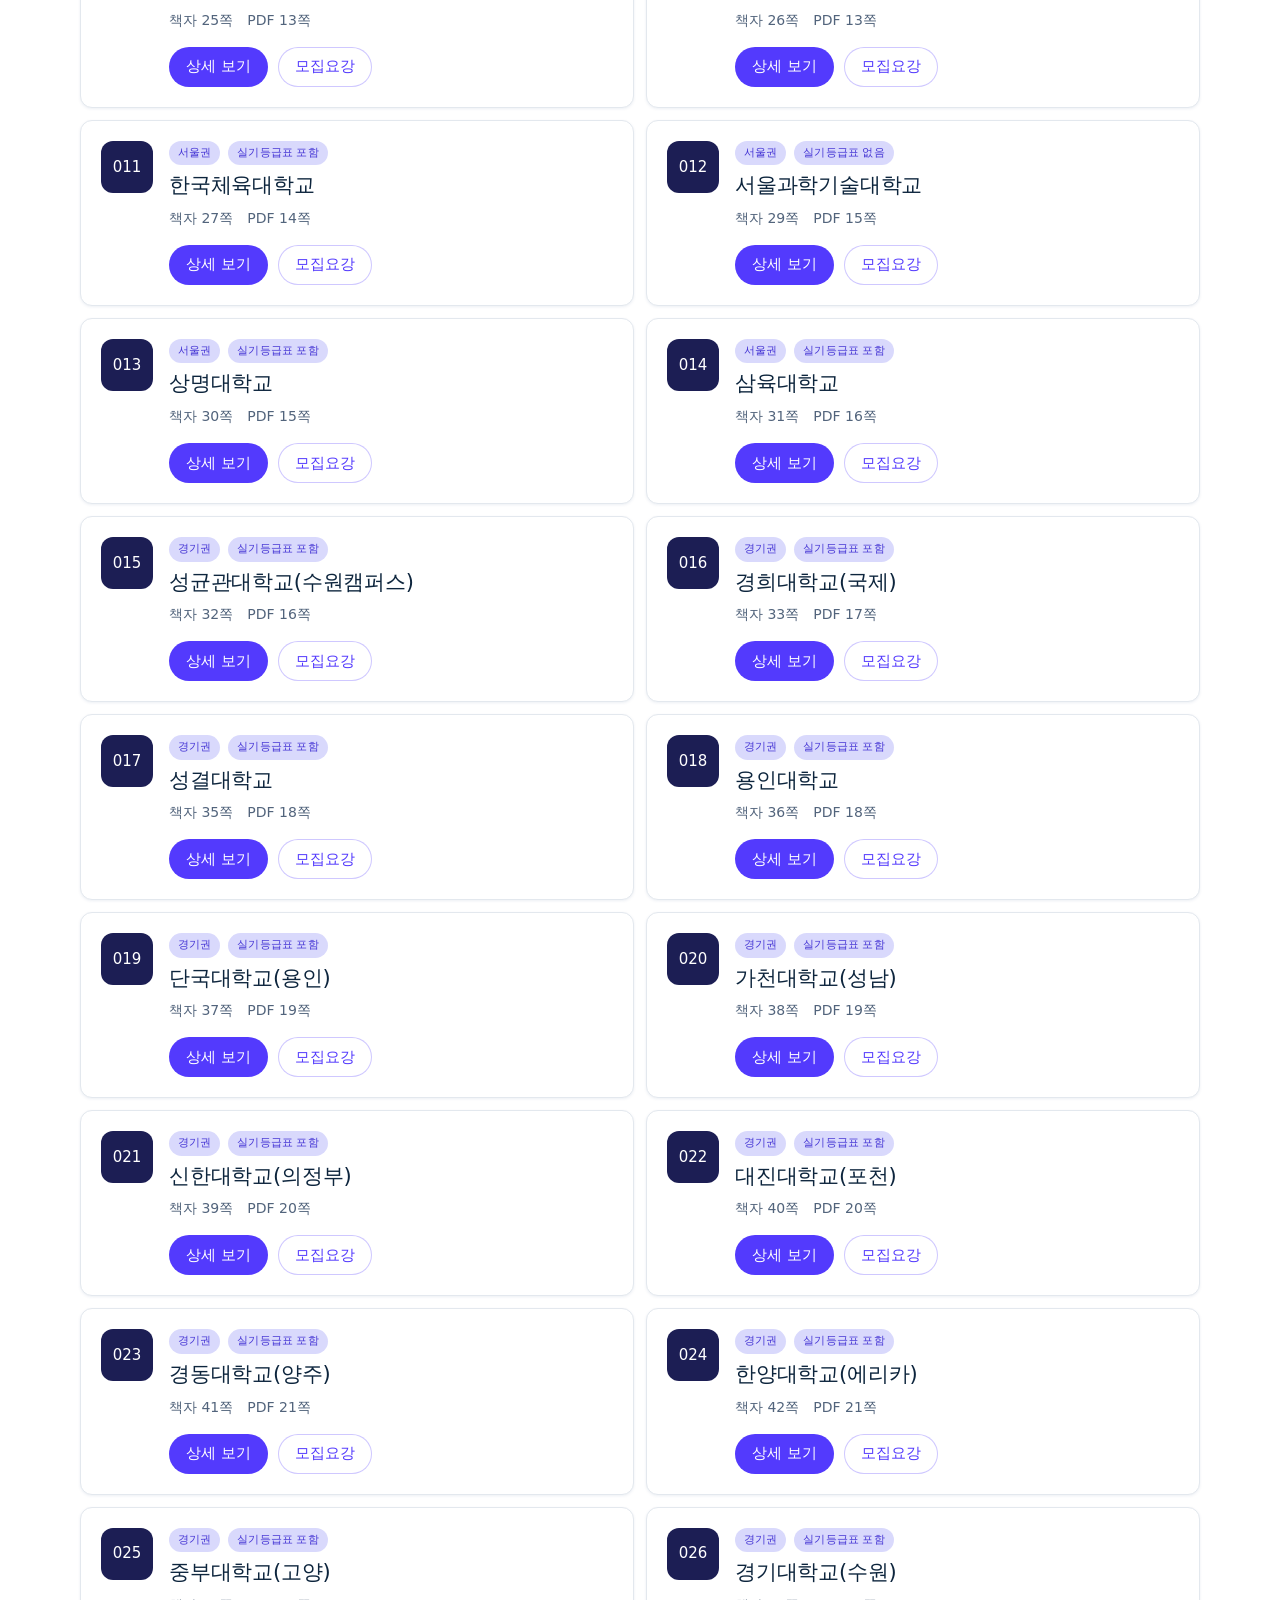
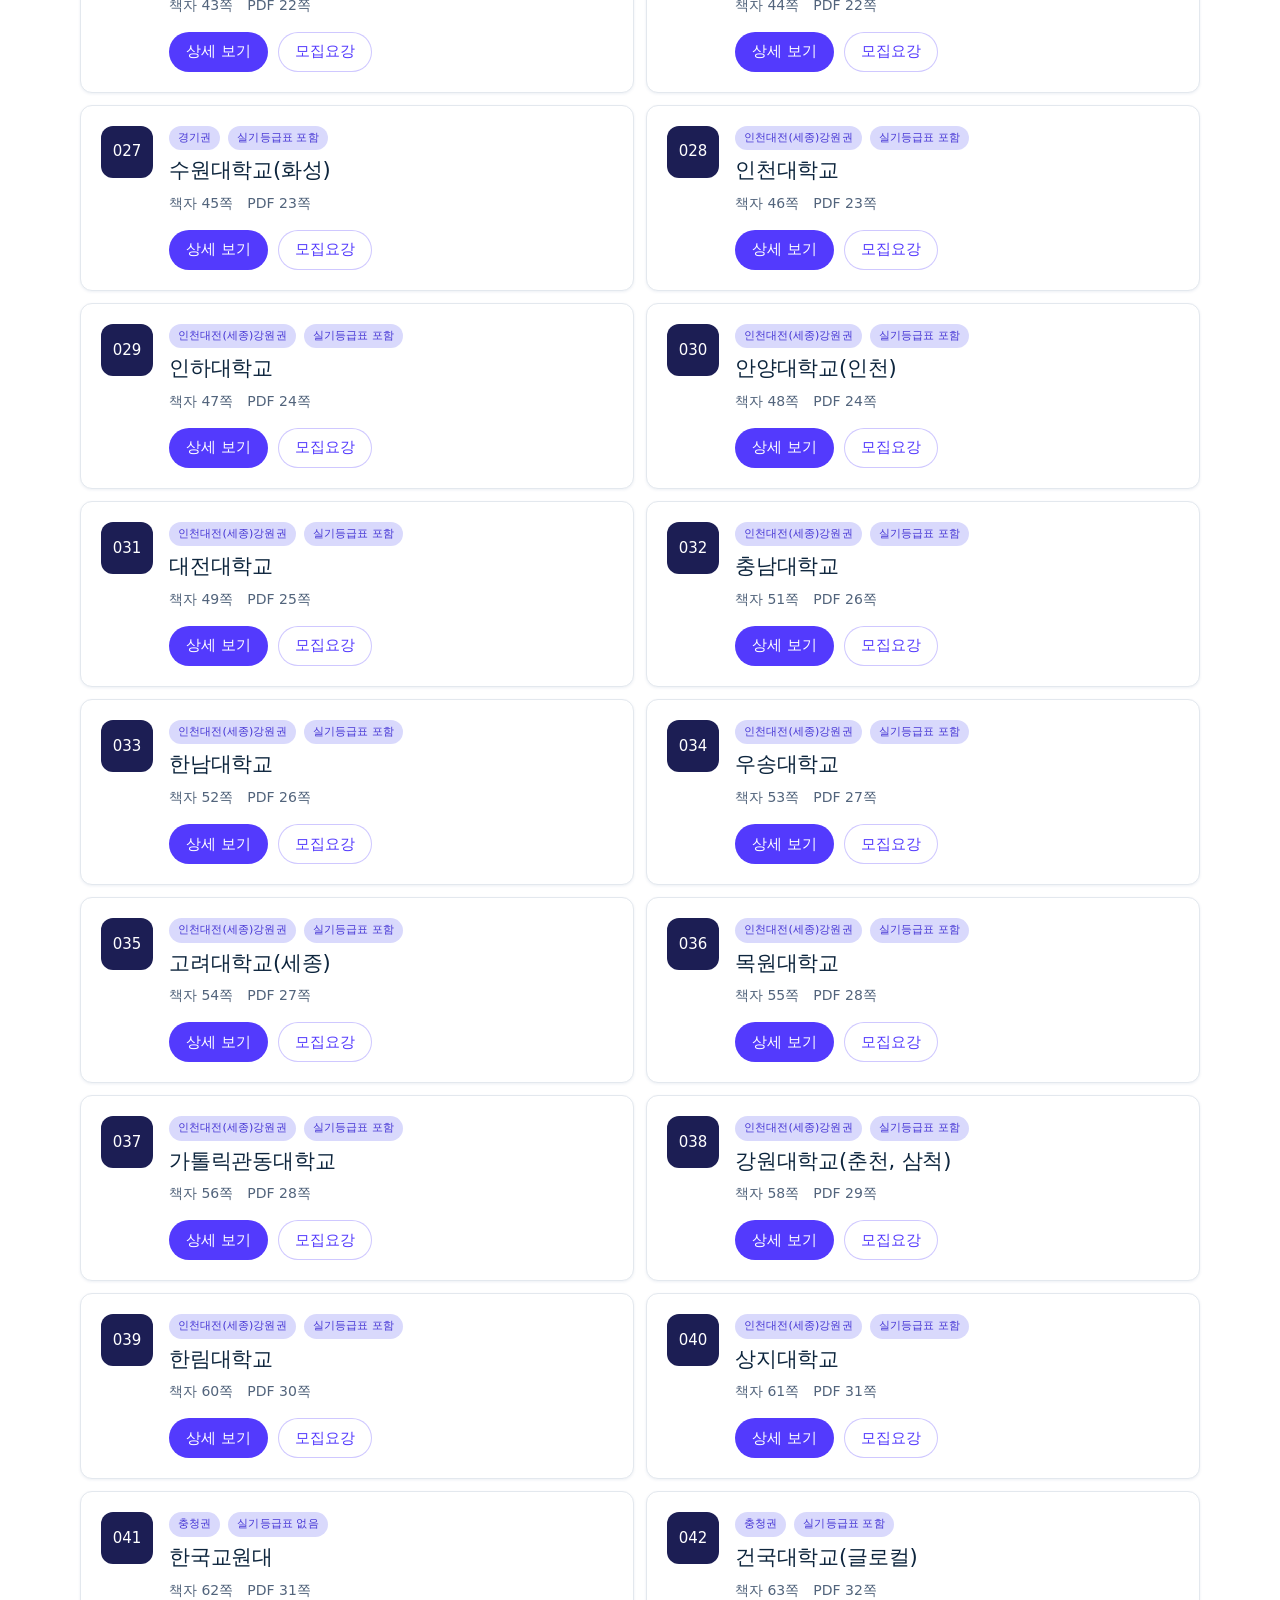
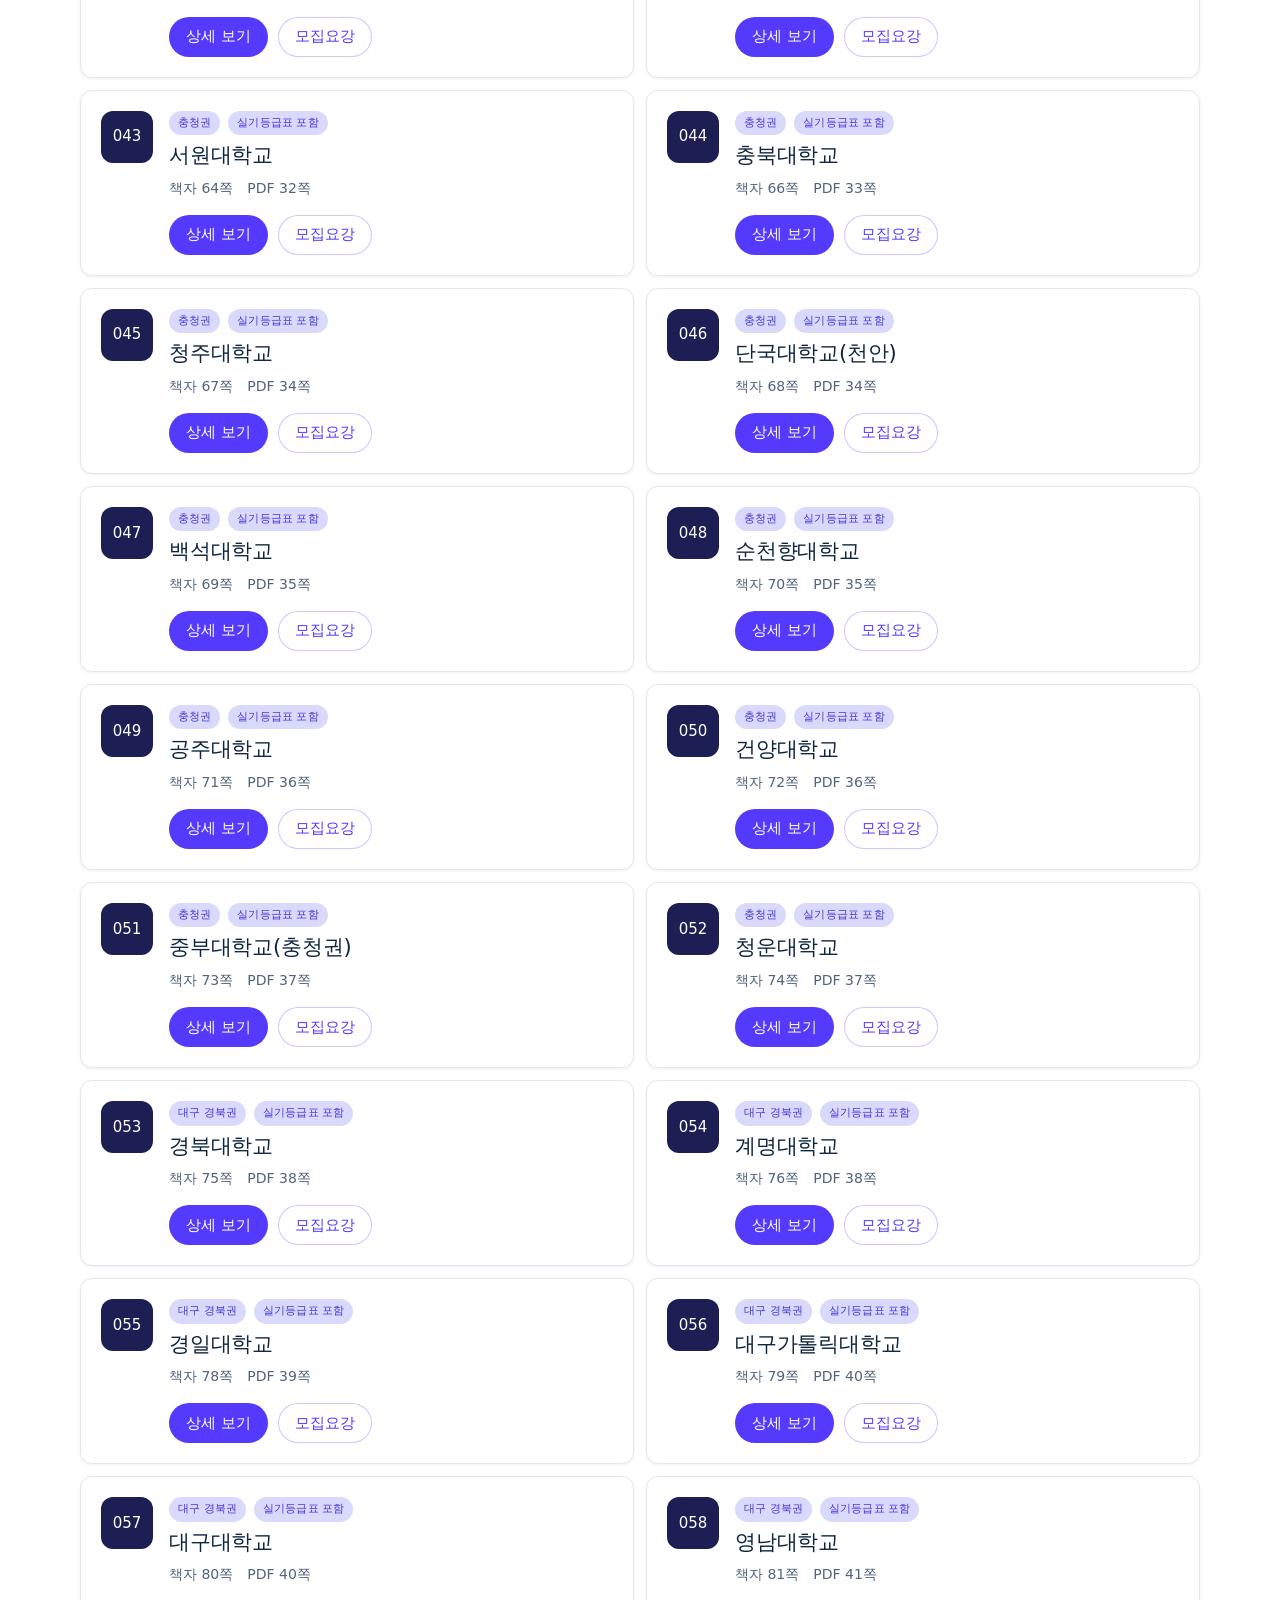
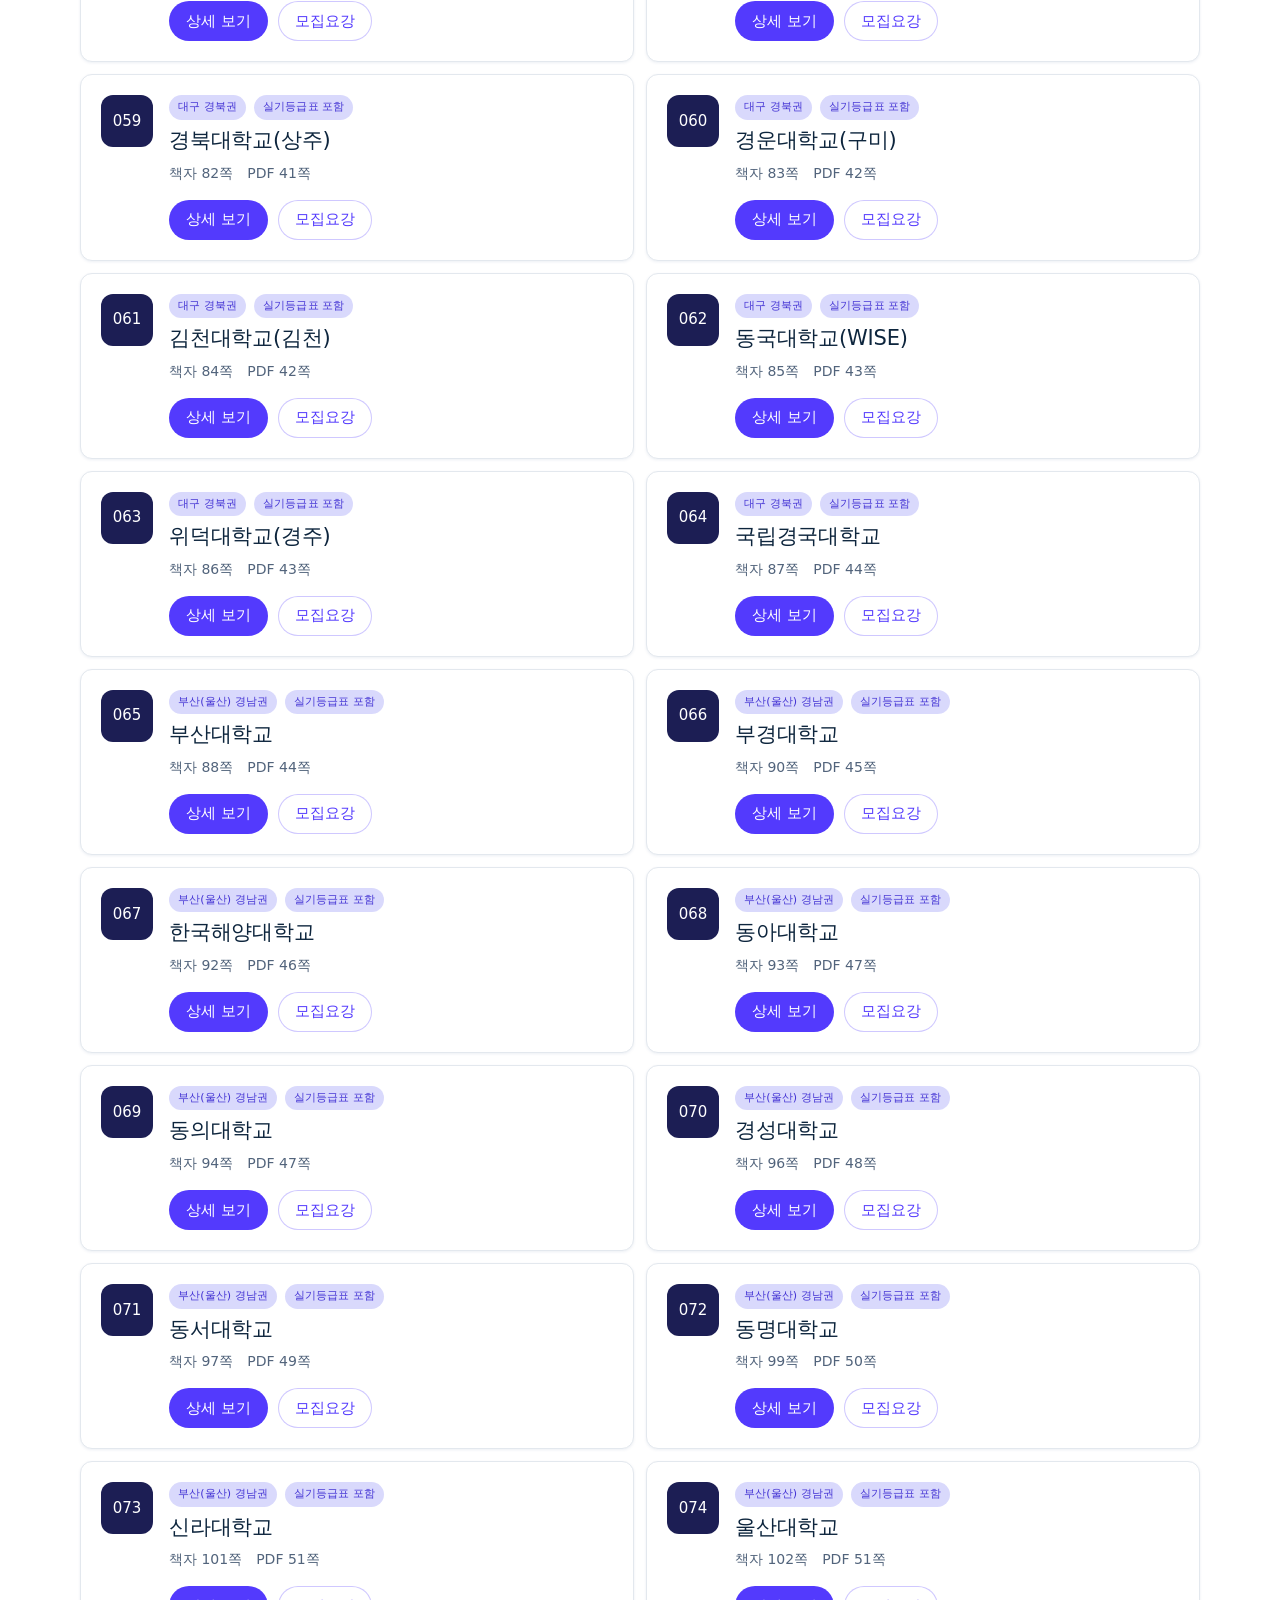
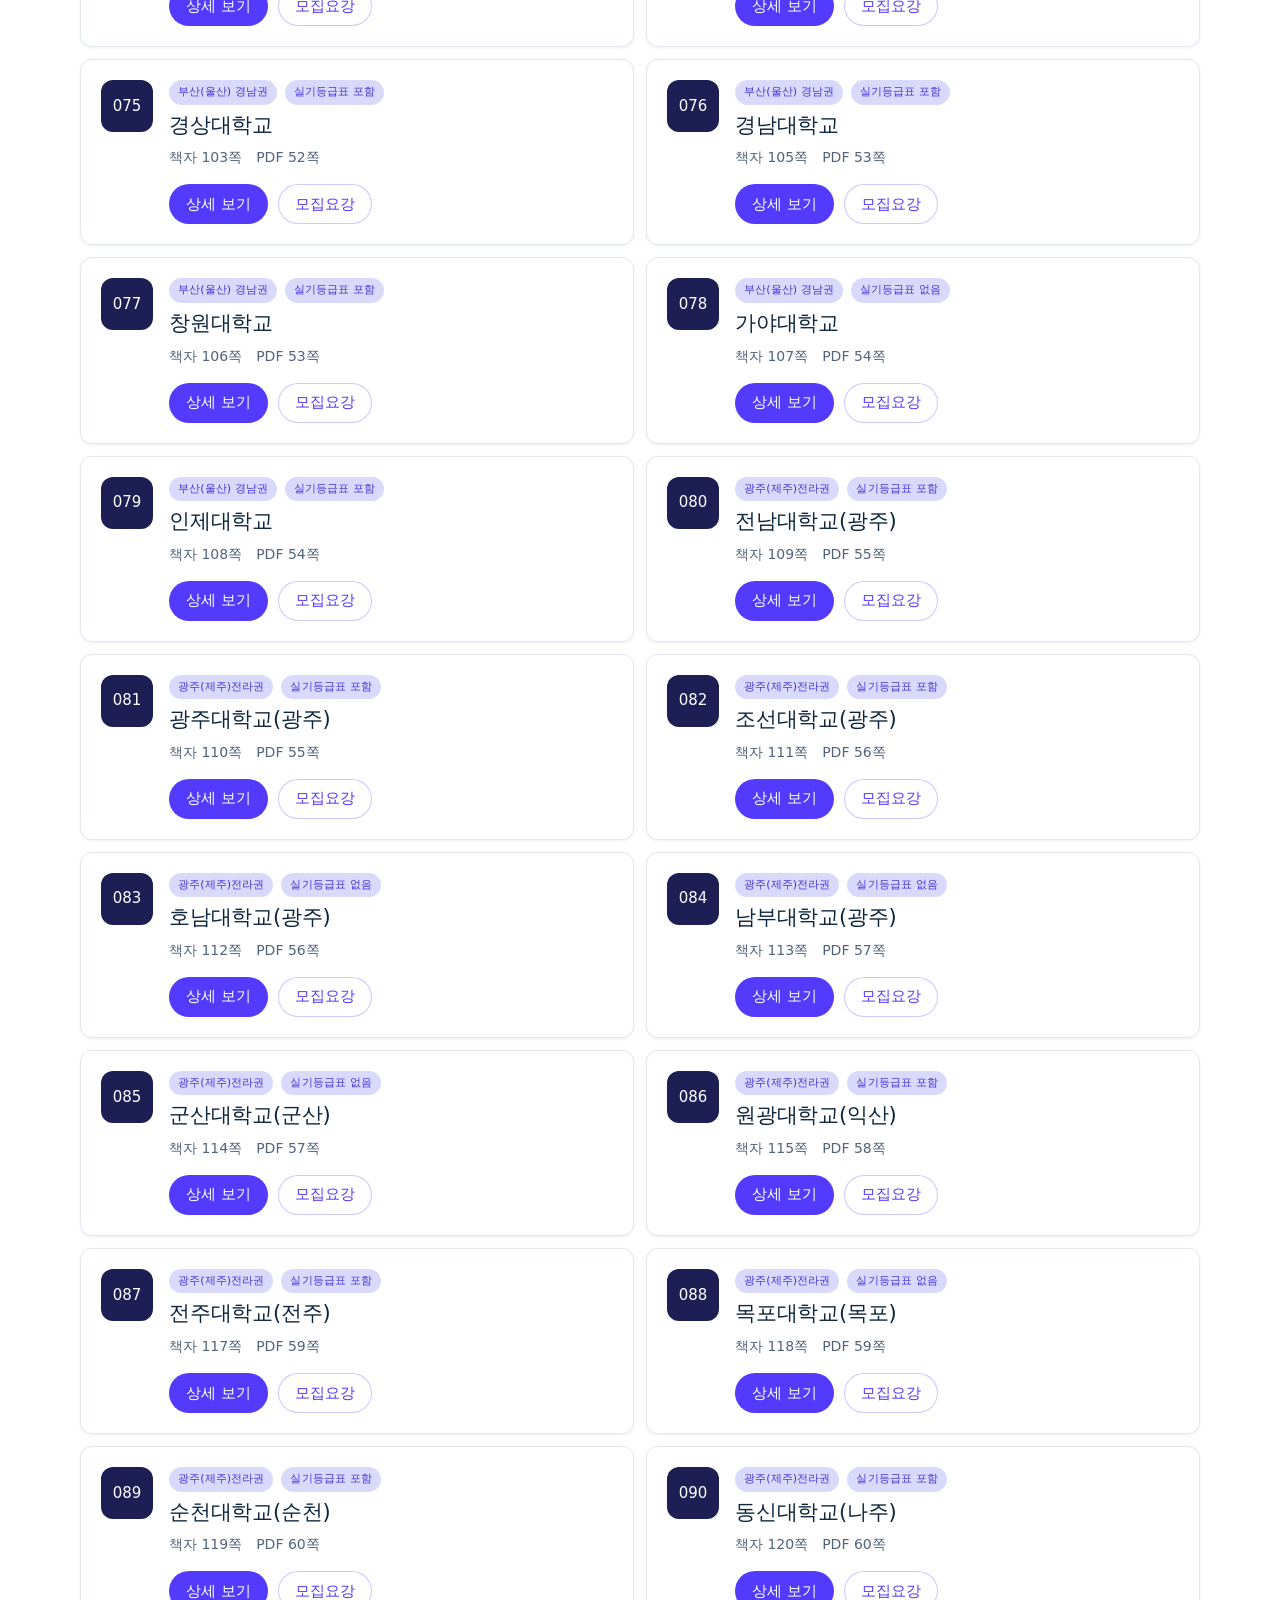
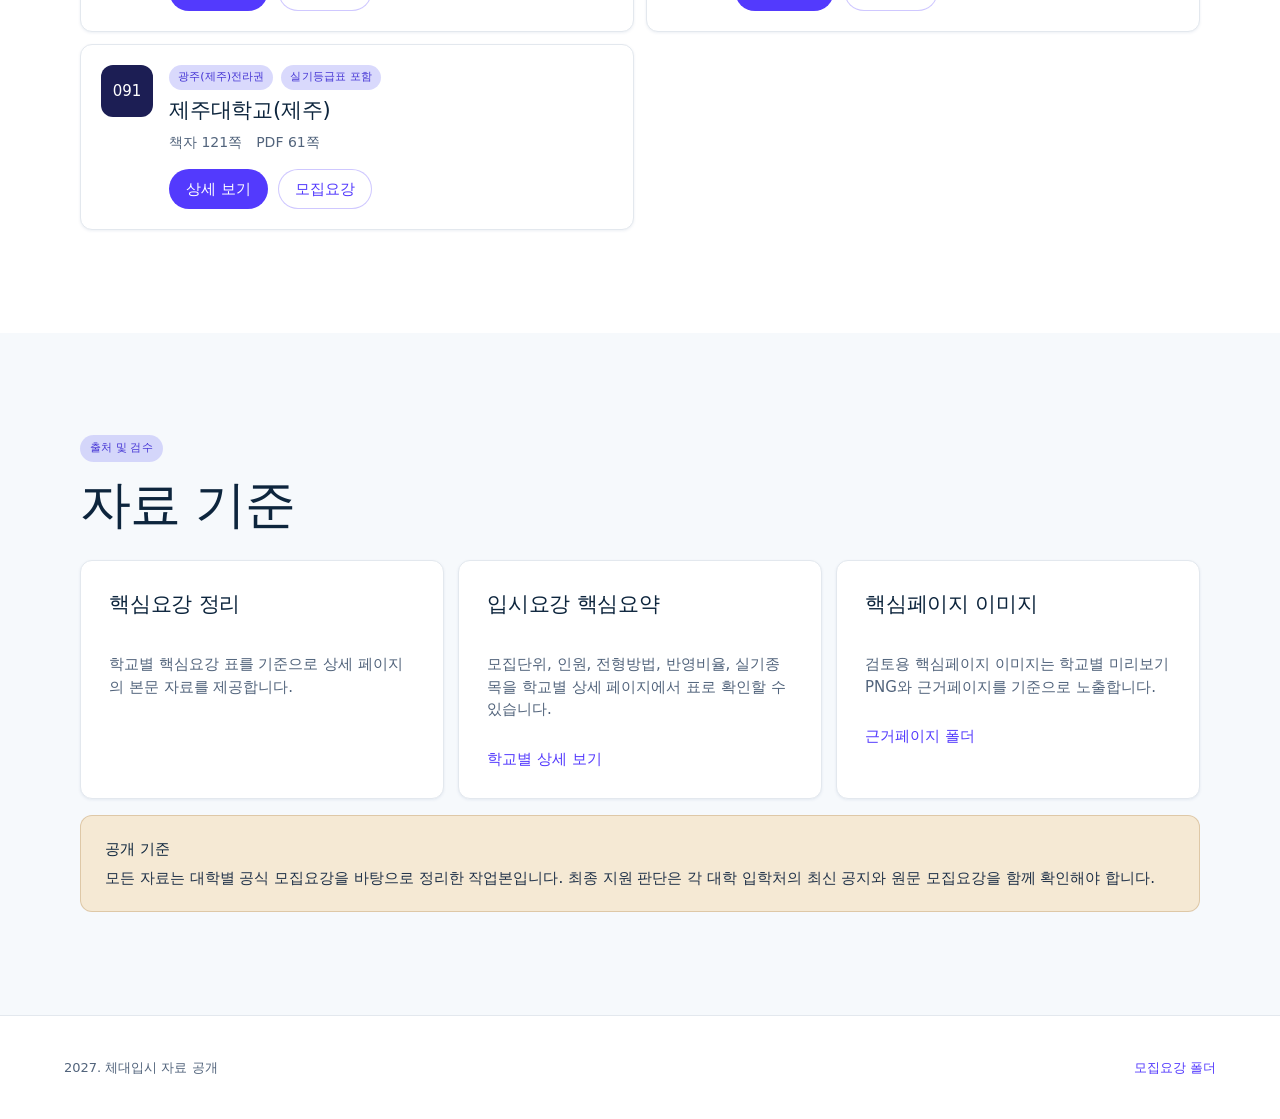
==== commit 08c1831f: "Restrict public Drive links" ====
--- a/index.html
+++ b/index.html
@@ -78,7 +78,7 @@
           <article class="status-block">
             <h3>핵심페이지 이미지</h3>
             <p>검토용 핵심페이지 이미지는 학교별 미리보기 PNG와 근거페이지를 기준으로 노출합니다.</p>
-            <a href="https://drive.google.com/drive/folders/1DQ3QDVTpkTqhJ65AhWpGA7EI7I5_-Tcq" target="_blank" rel="noreferrer">학교별 미리보기</a>
+            <a href="https://drive.google.com/drive/folders/1cp1jeh9I08yaM6npyUVSGVKFGBU4c93v?usp=drive_link" target="_blank" rel="noreferrer">근거페이지 폴더</a>
           </article>
         </div>
         <div class="notice">
@@ -90,7 +90,7 @@
 
     <footer class="site-footer">
       <span>2027. 체대입시 자료 공개</span>
-      <a href="https://drive.google.com/drive/folders/1vteZ1juEs34WLiMQKgodKouFzUMymr_J" target="_blank" rel="noreferrer">원본 Drive 폴더</a>
+      <a href="https://drive.google.com/drive/folders/1YBAmYzD38pFDZ4QKXSJKTdGOtK_-jMuy?usp=drive_link" target="_blank" rel="noreferrer">모집요강 폴더</a>
     </footer>
 
     <script src="school-data.js?v=draft-ver1-20260626"></script>
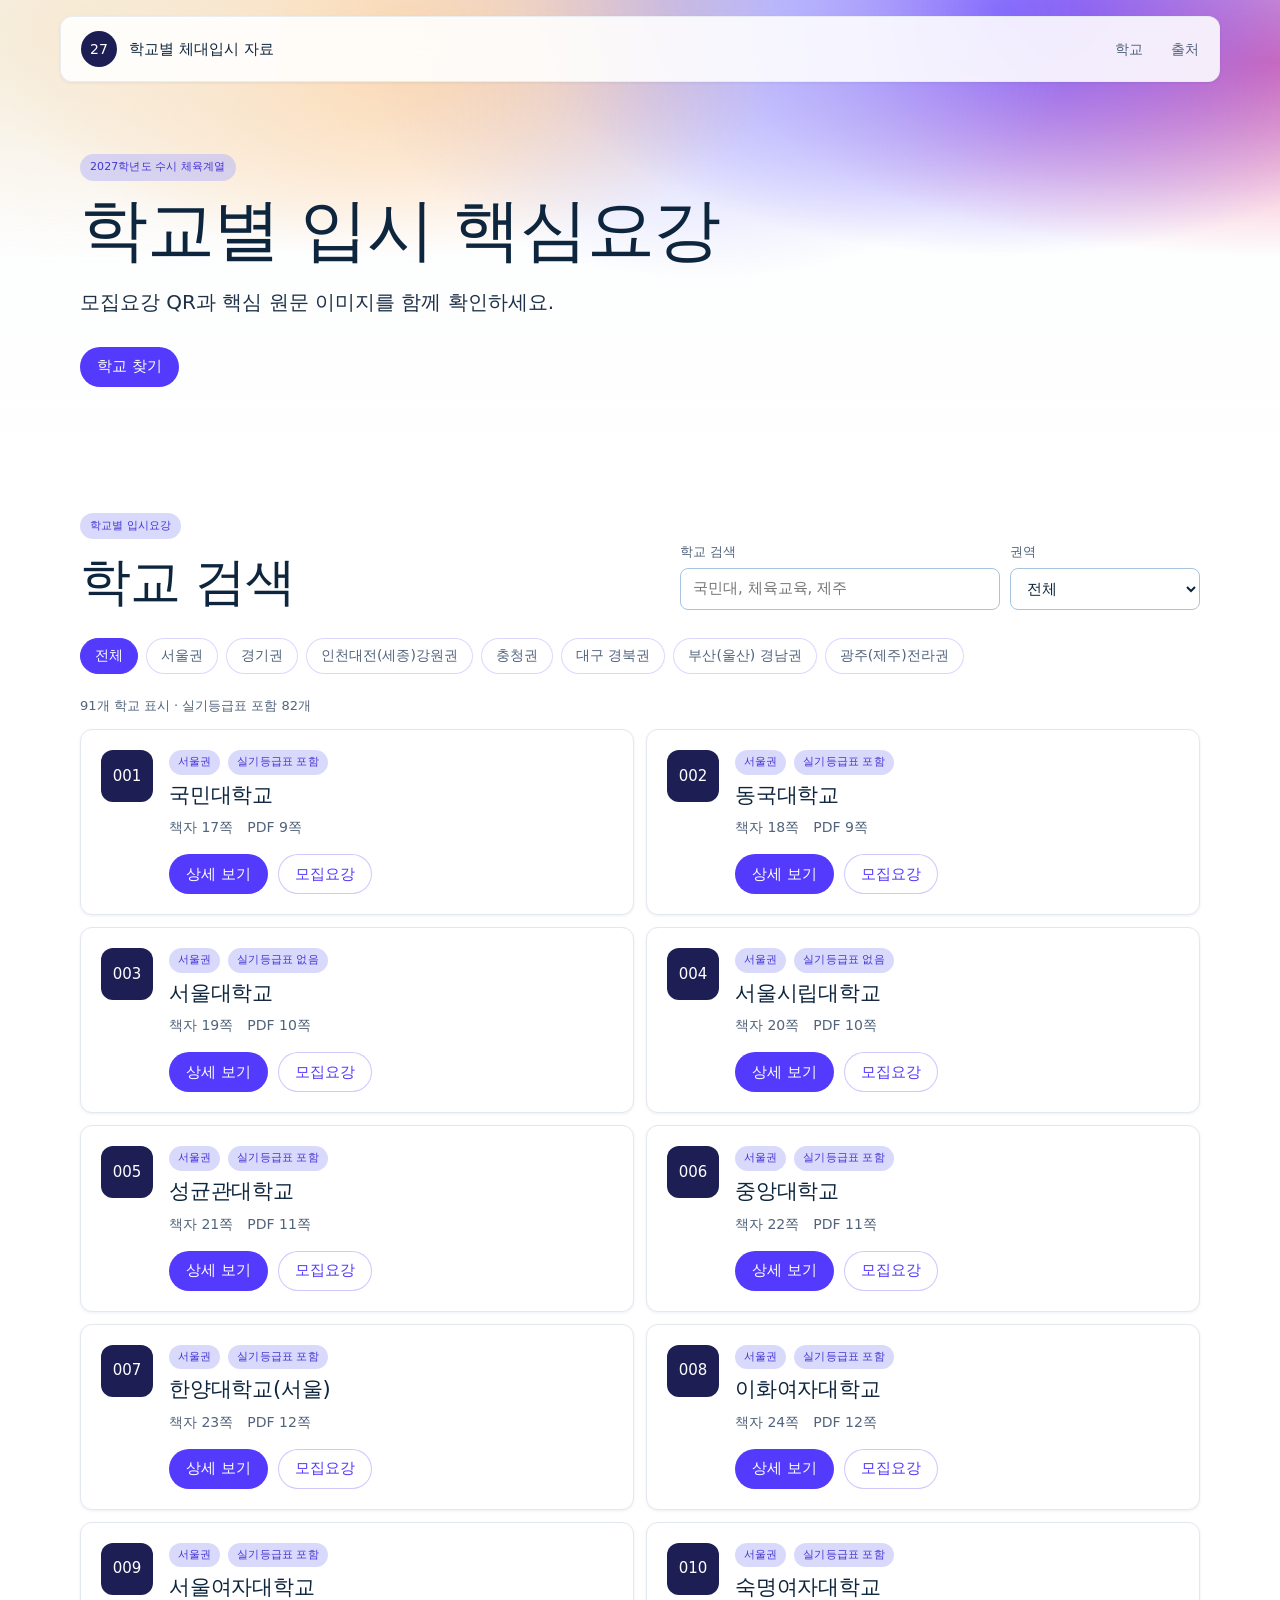
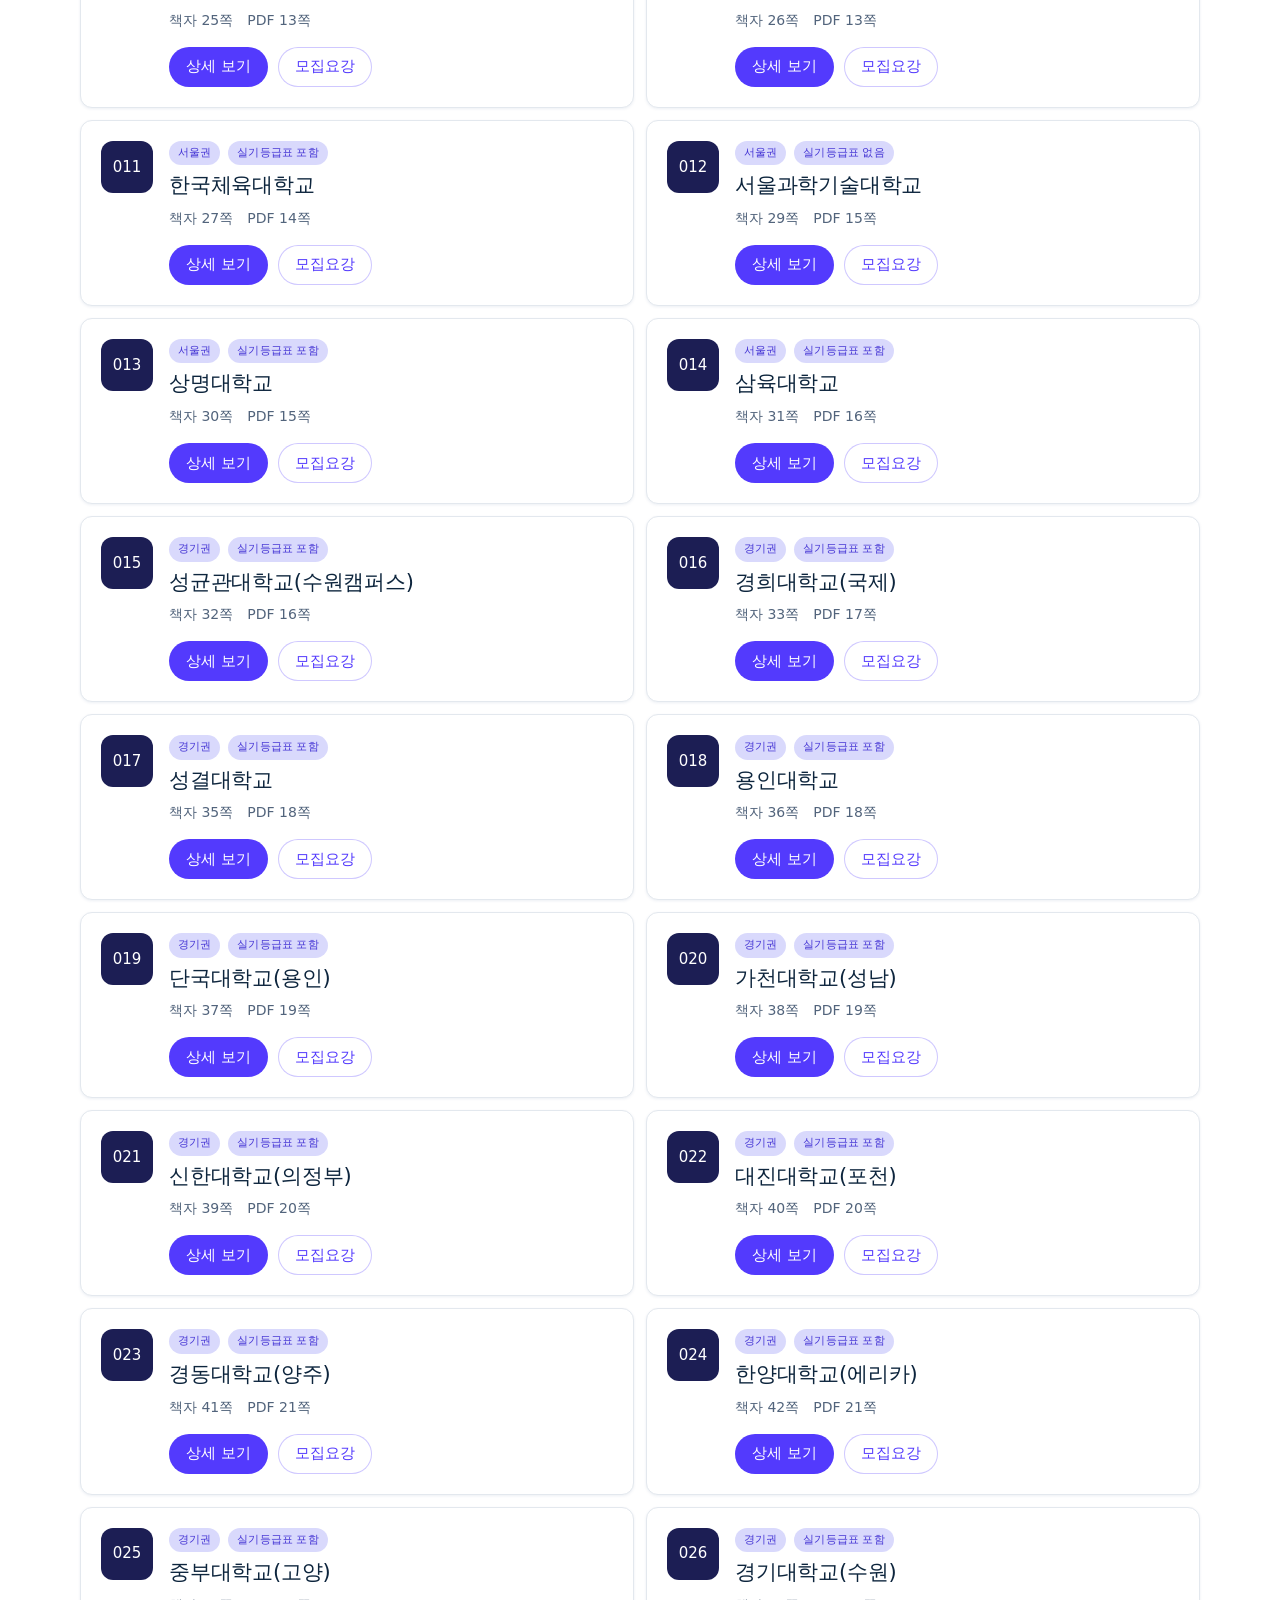
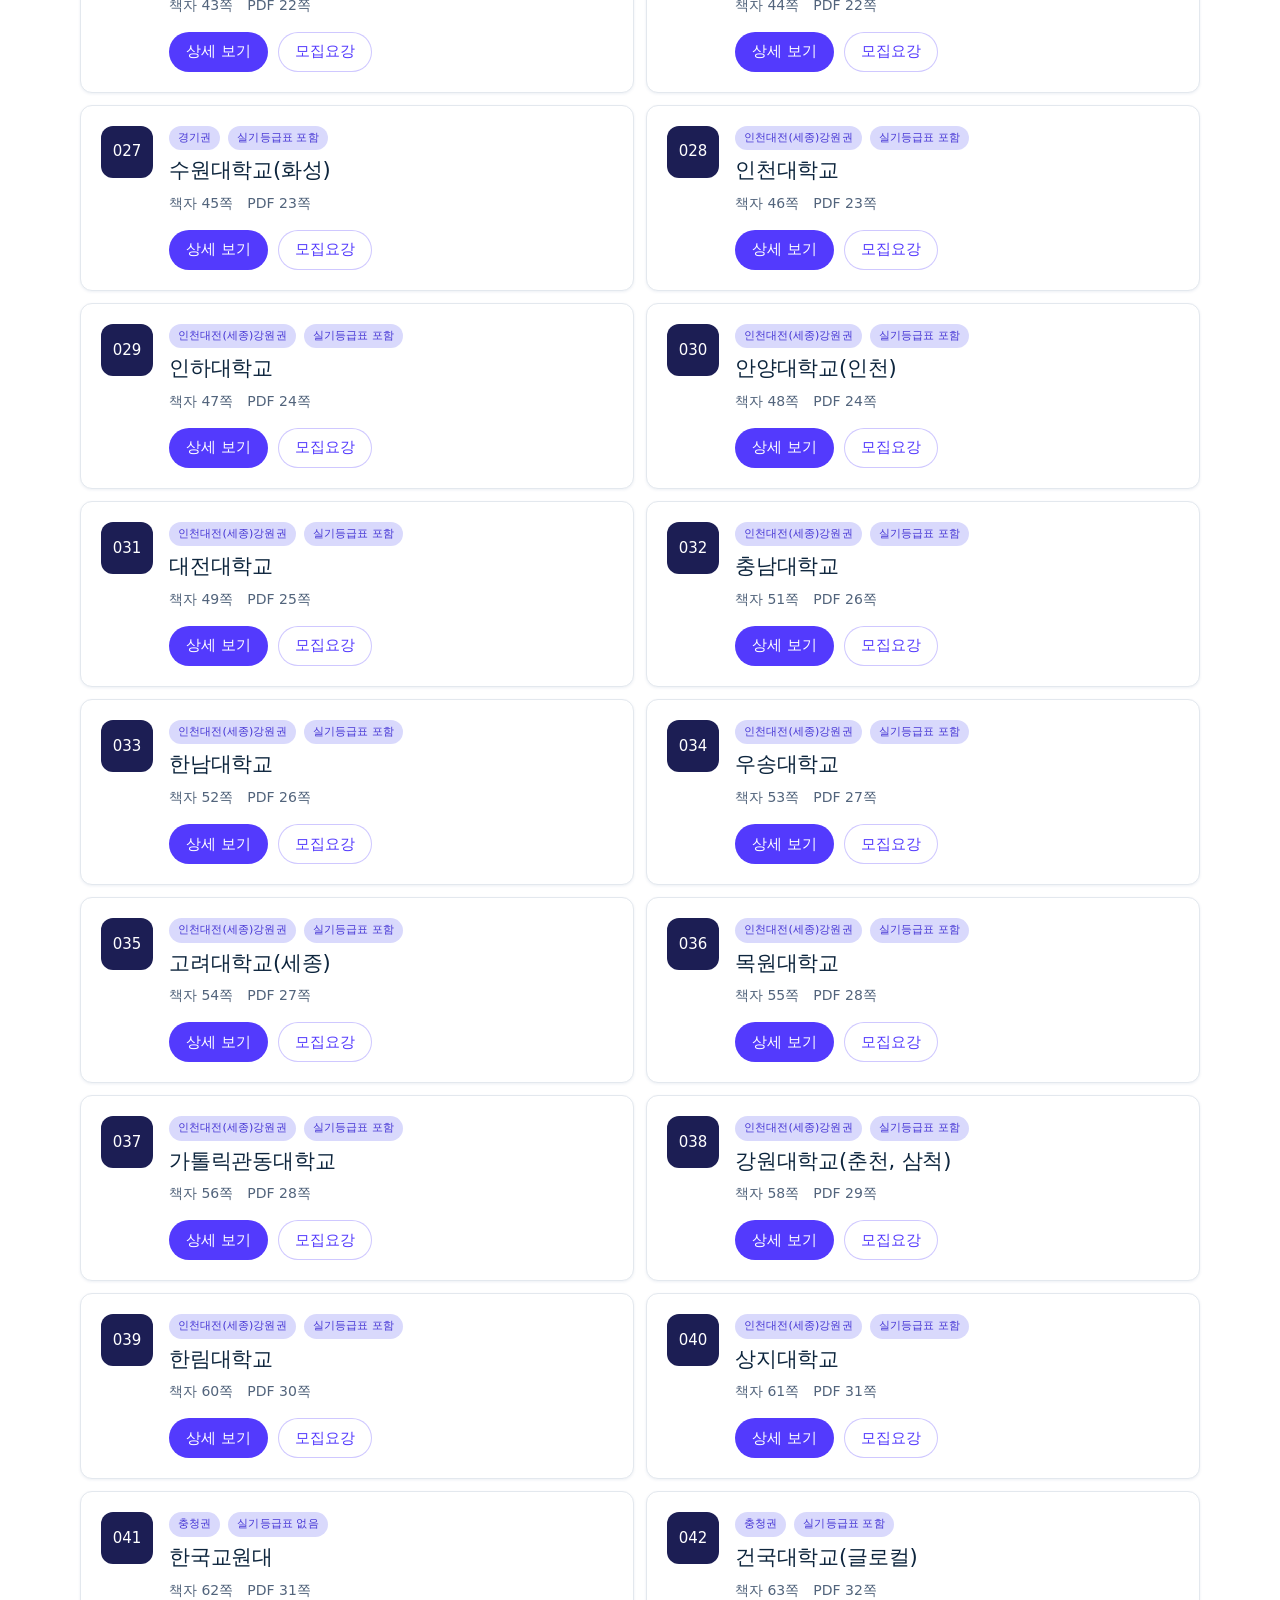
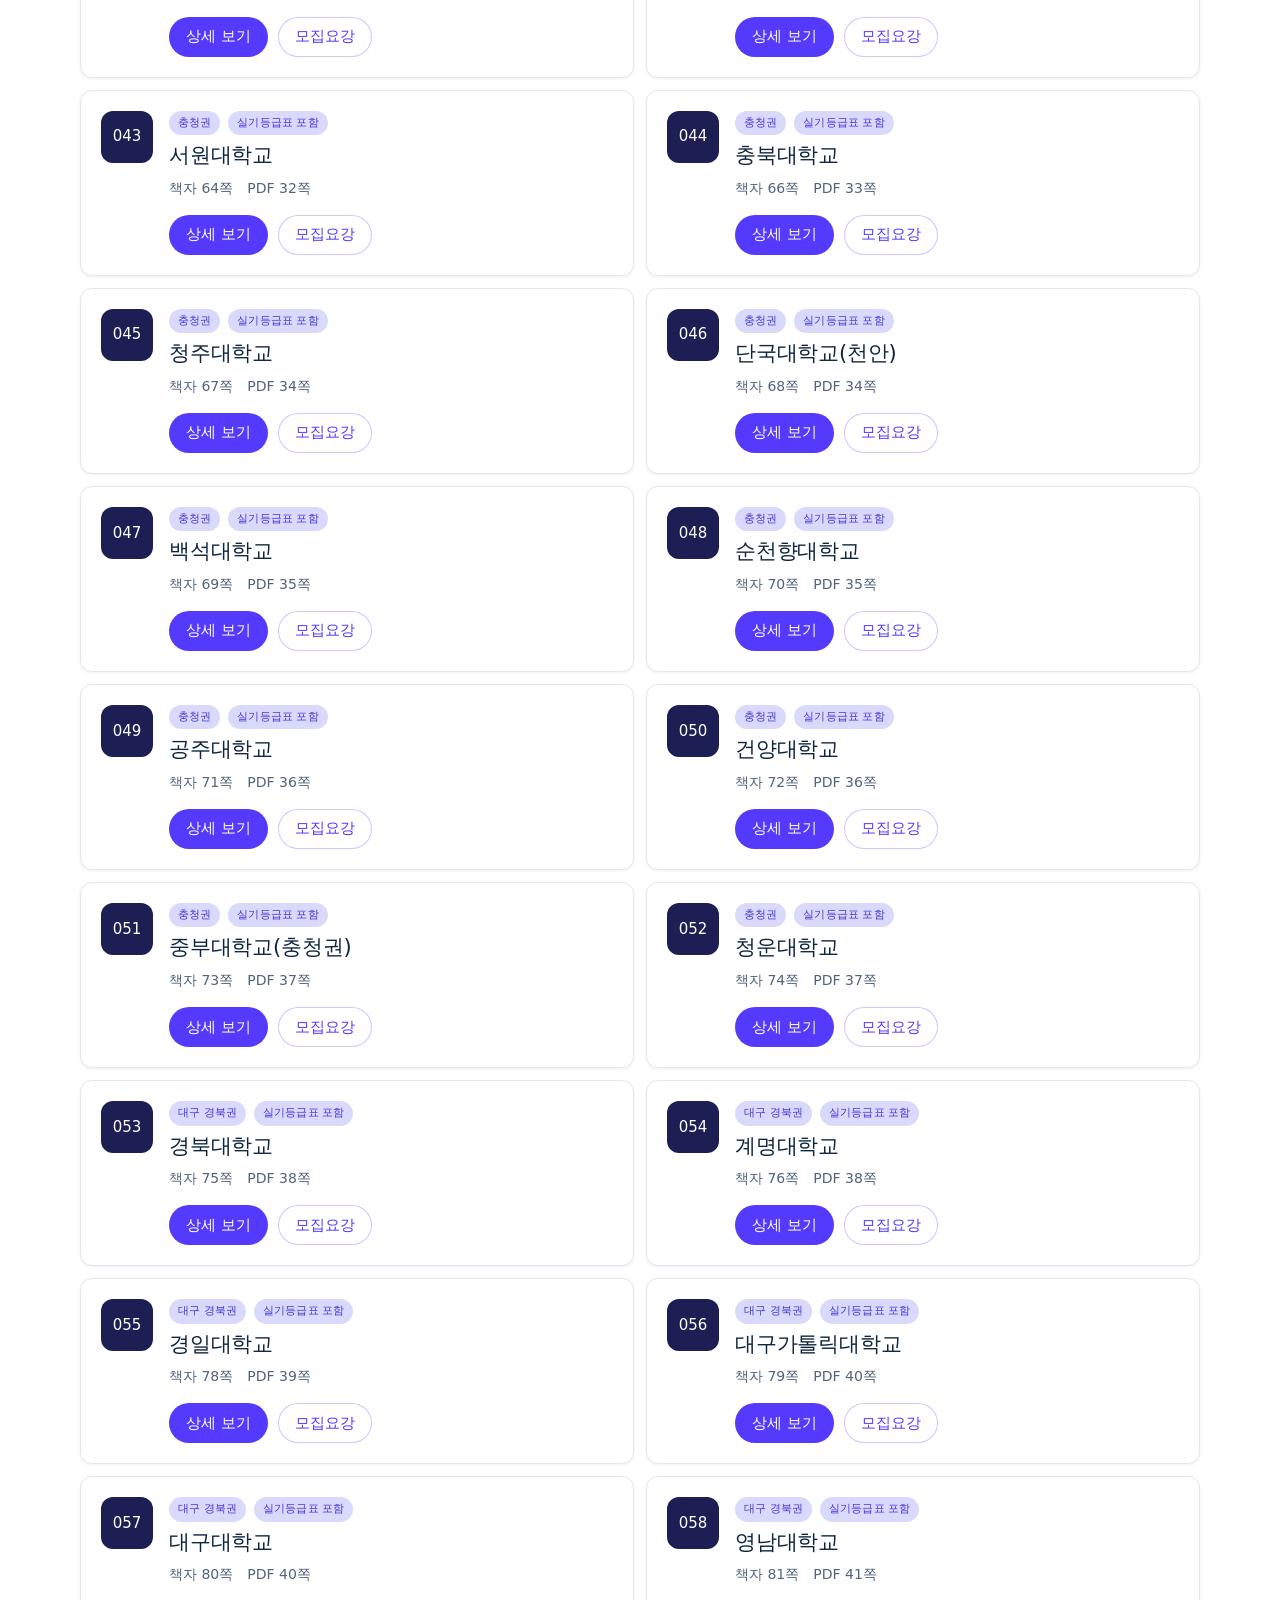
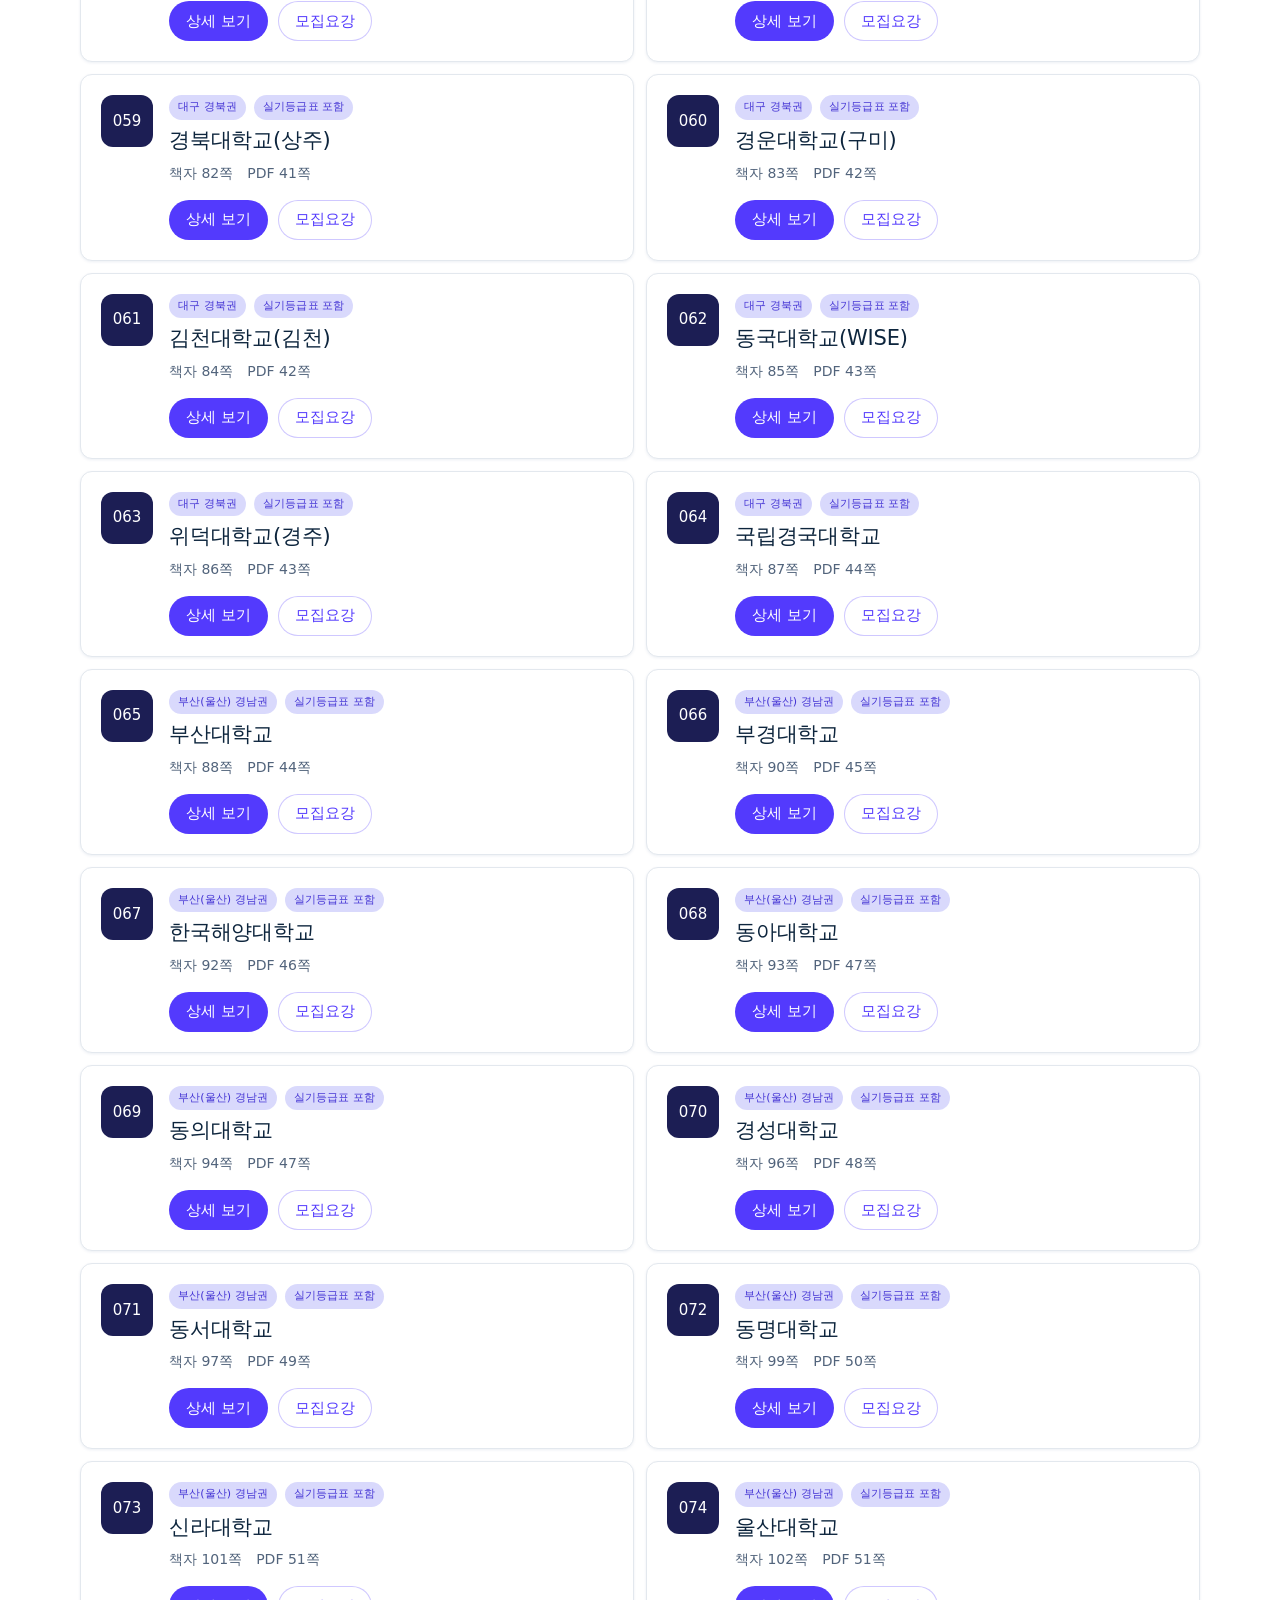
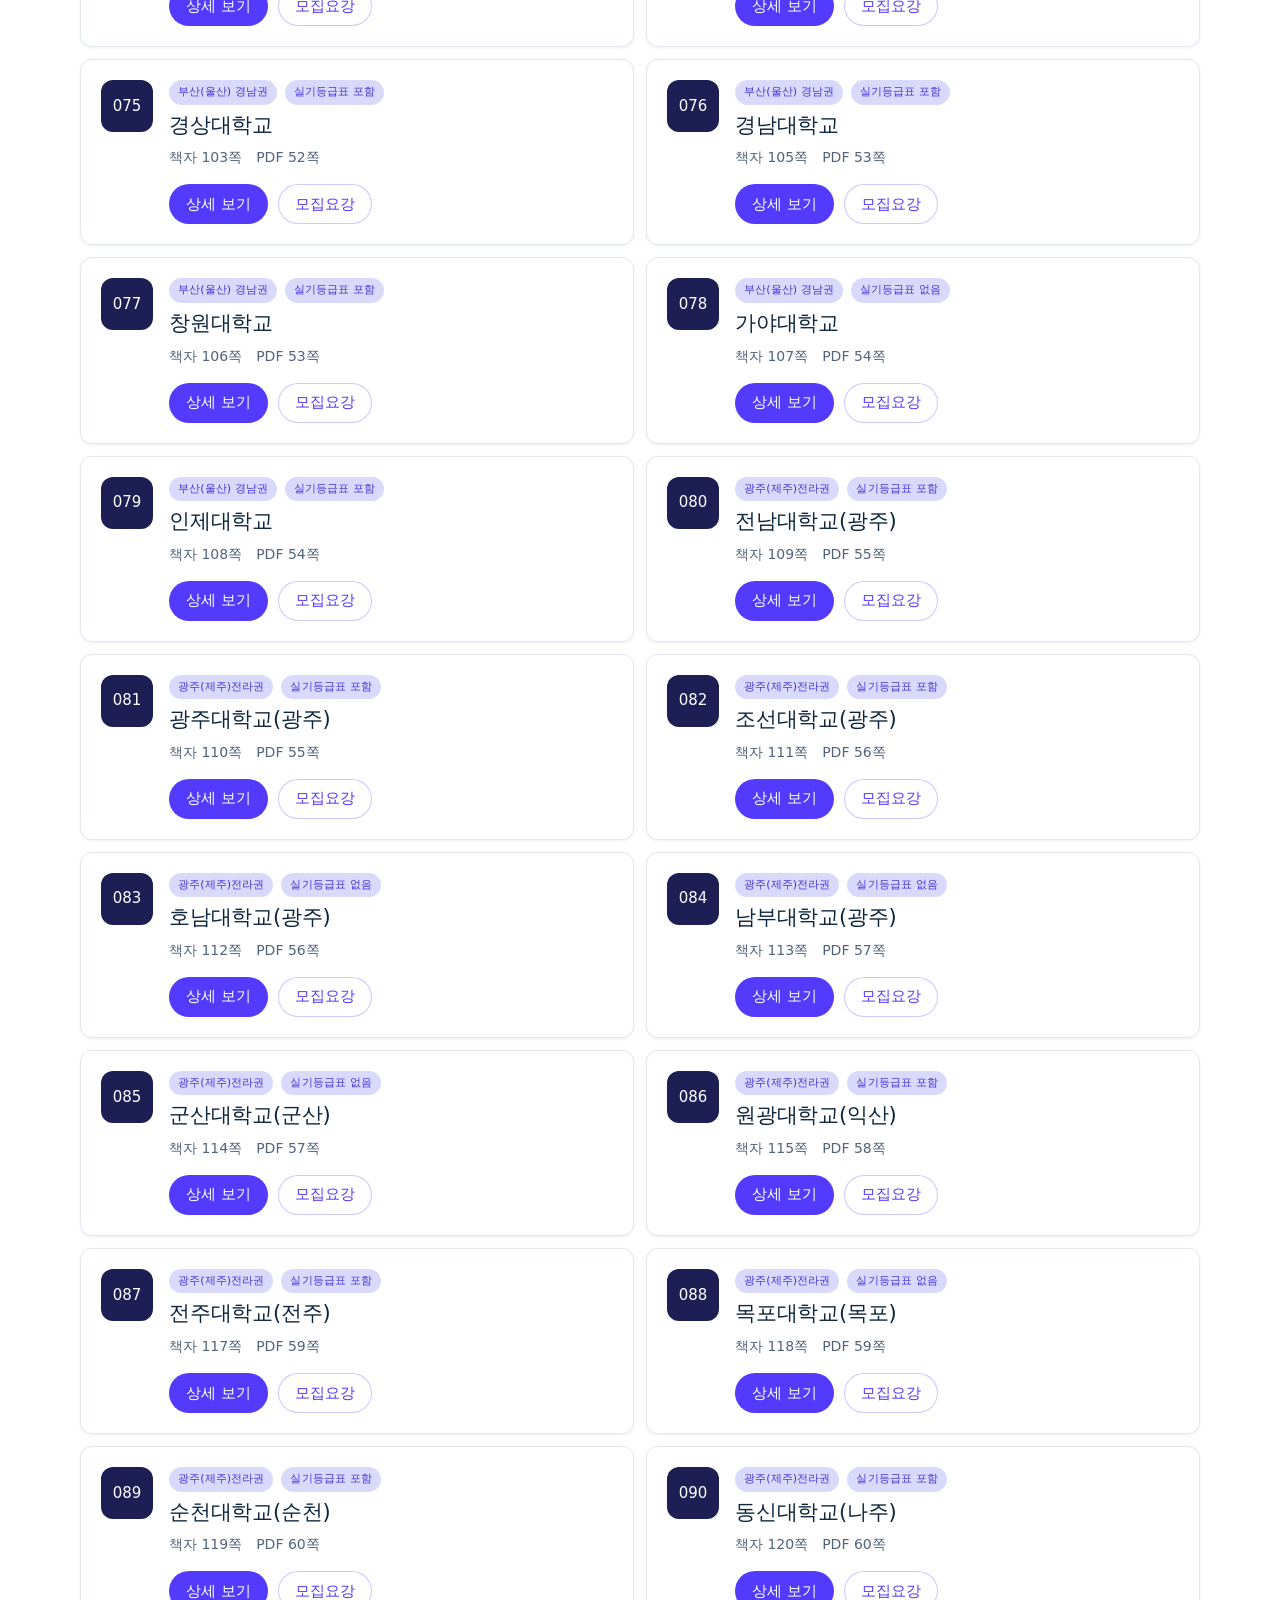
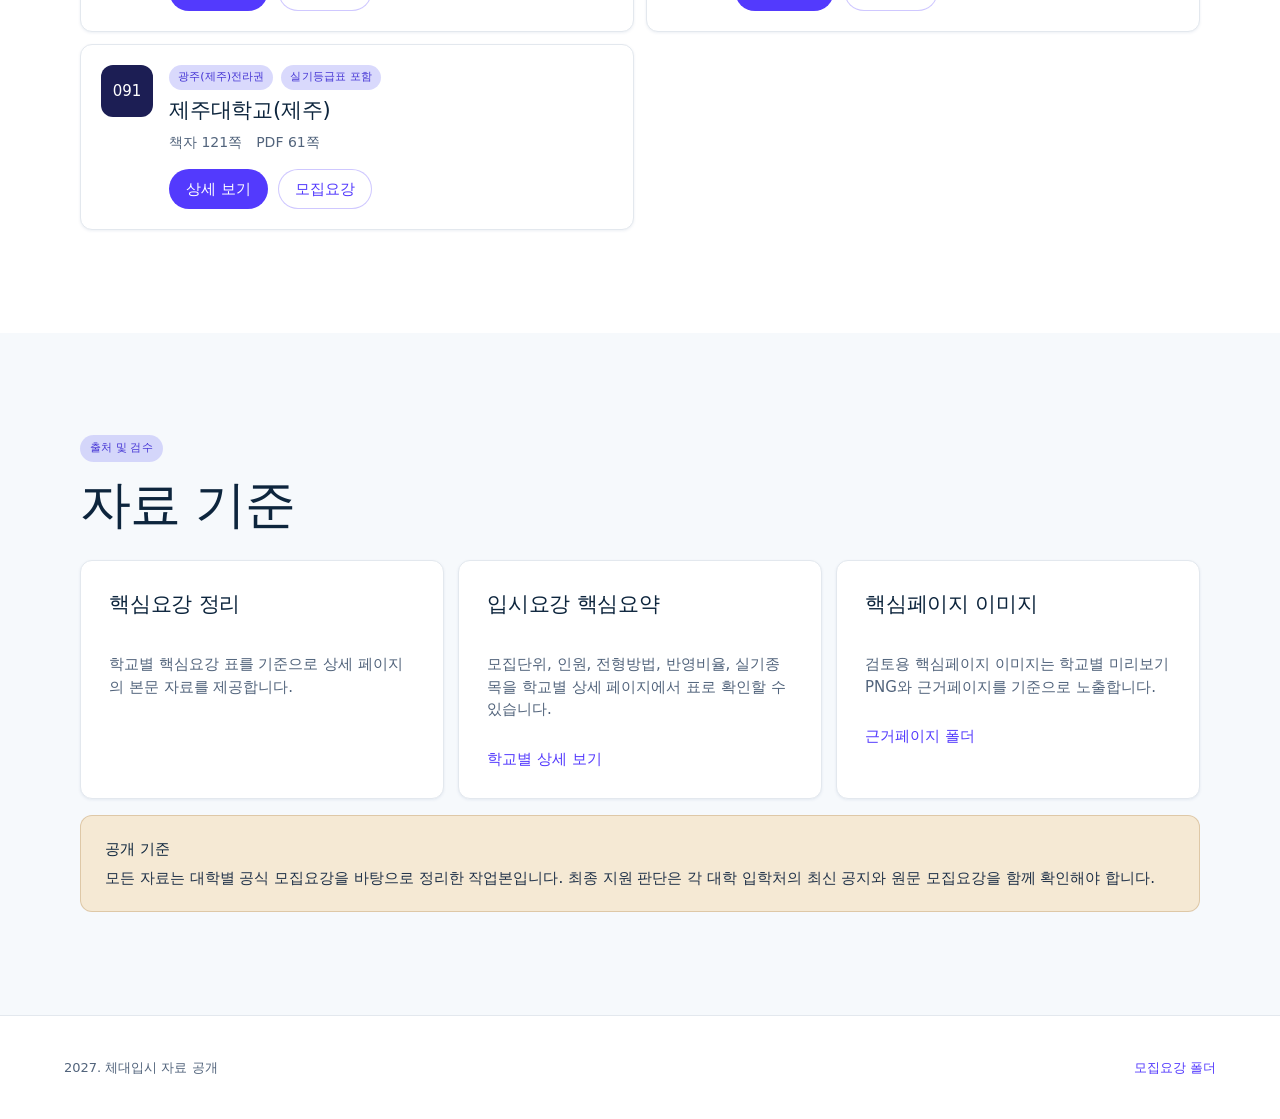
==== commit da7132dc: "Remove sample entry links" ====
--- a/index.html
+++ b/index.html
@@ -14,7 +14,6 @@
       </a>
       <nav aria-label="주요 영역">
         <a href="#schools">학교</a>
-        <a href="#school-001">샘플</a>
         <a href="#verification">출처</a>
       </nav>
     </header>
@@ -29,7 +28,6 @@
           </p>
           <div class="hero-actions">
             <a class="button primary" href="#schools">학교 찾기</a>
-            <a class="button secondary" href="#school-001">국민대 샘플 보기</a>
           </div>
         </div>
       </section>
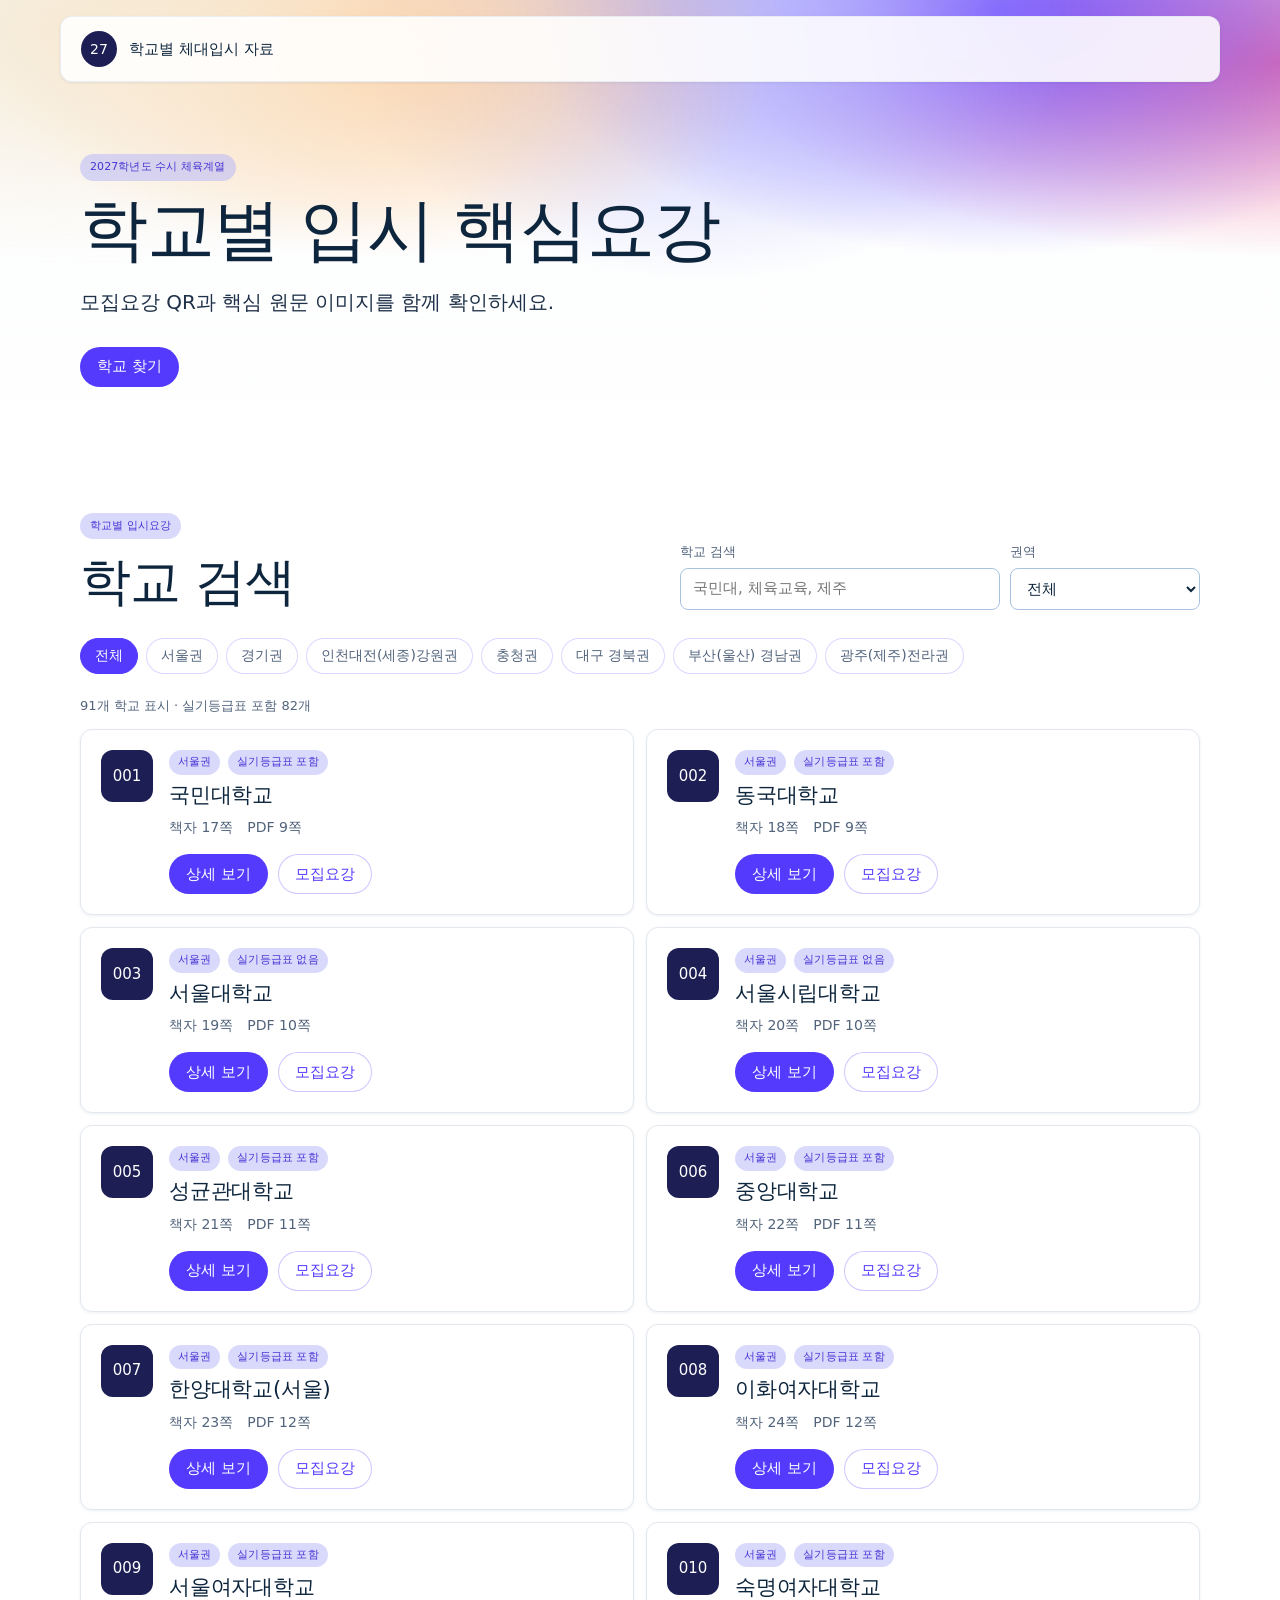
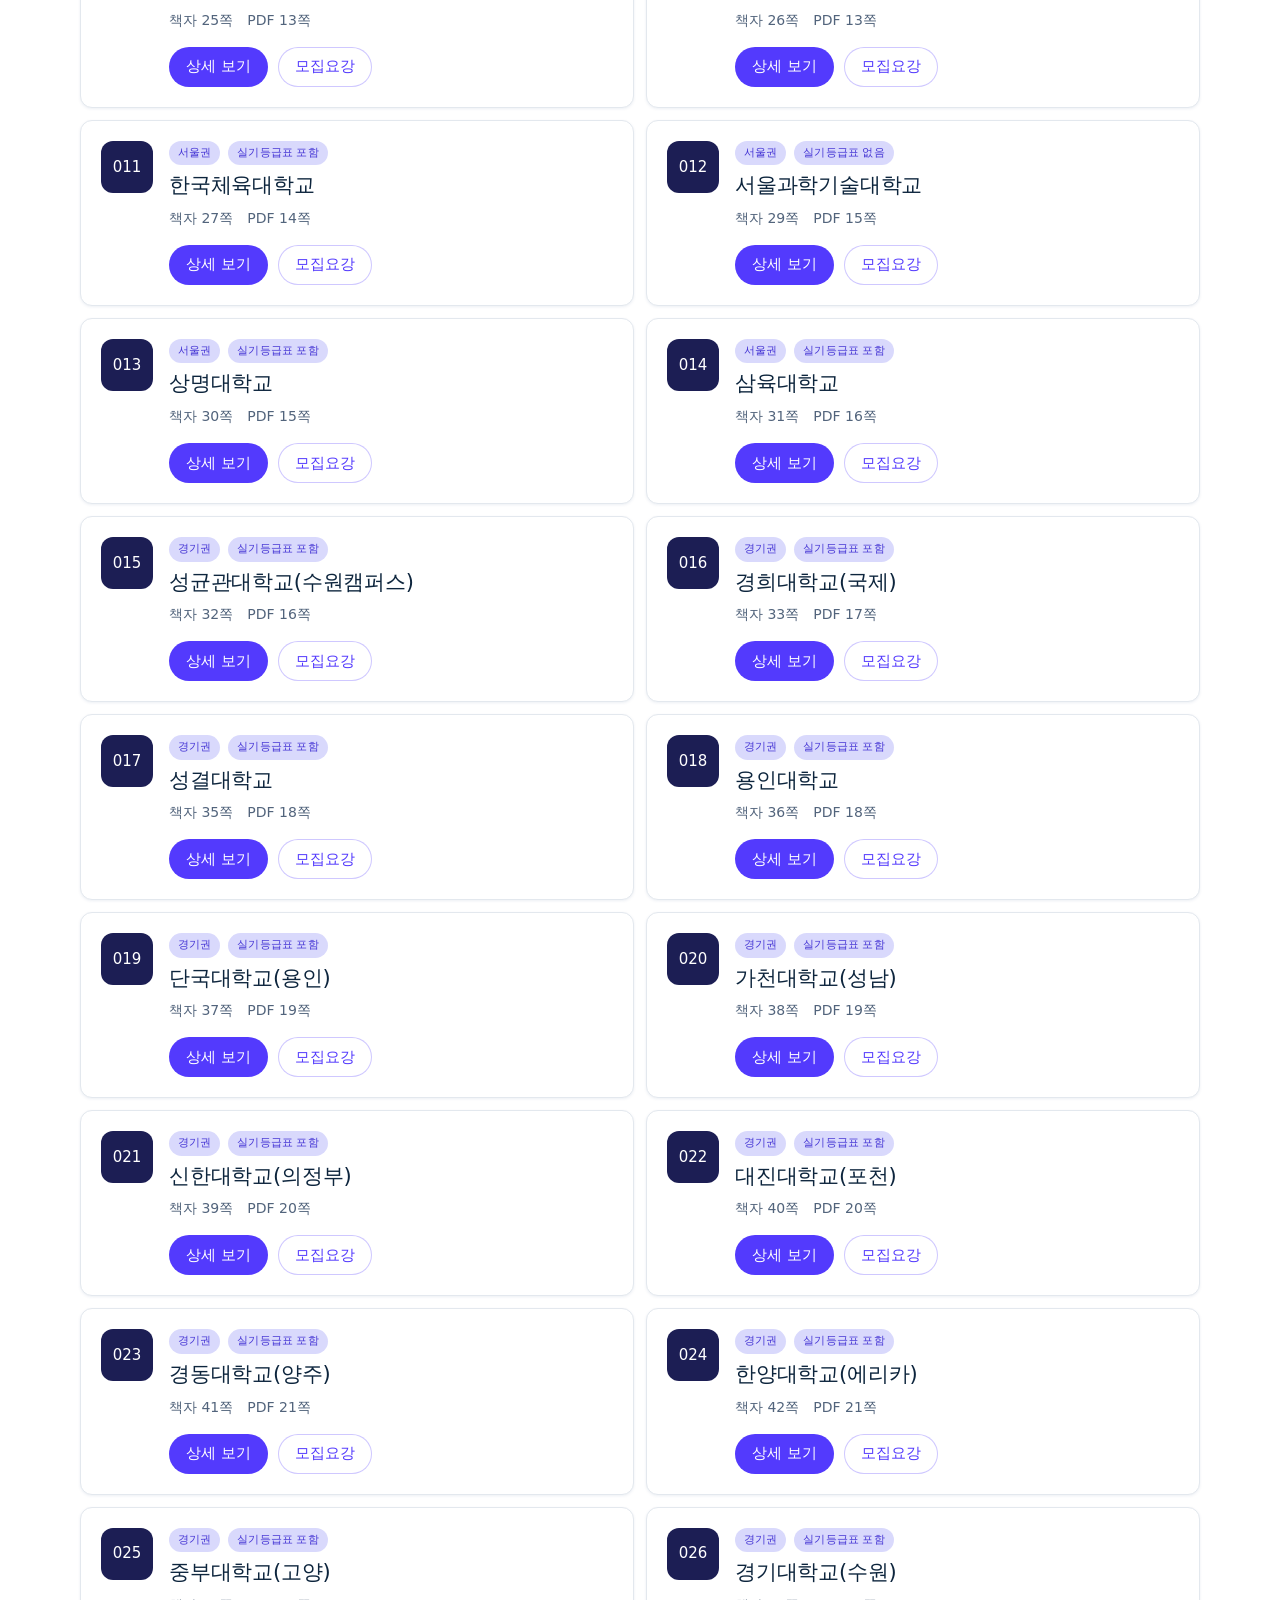
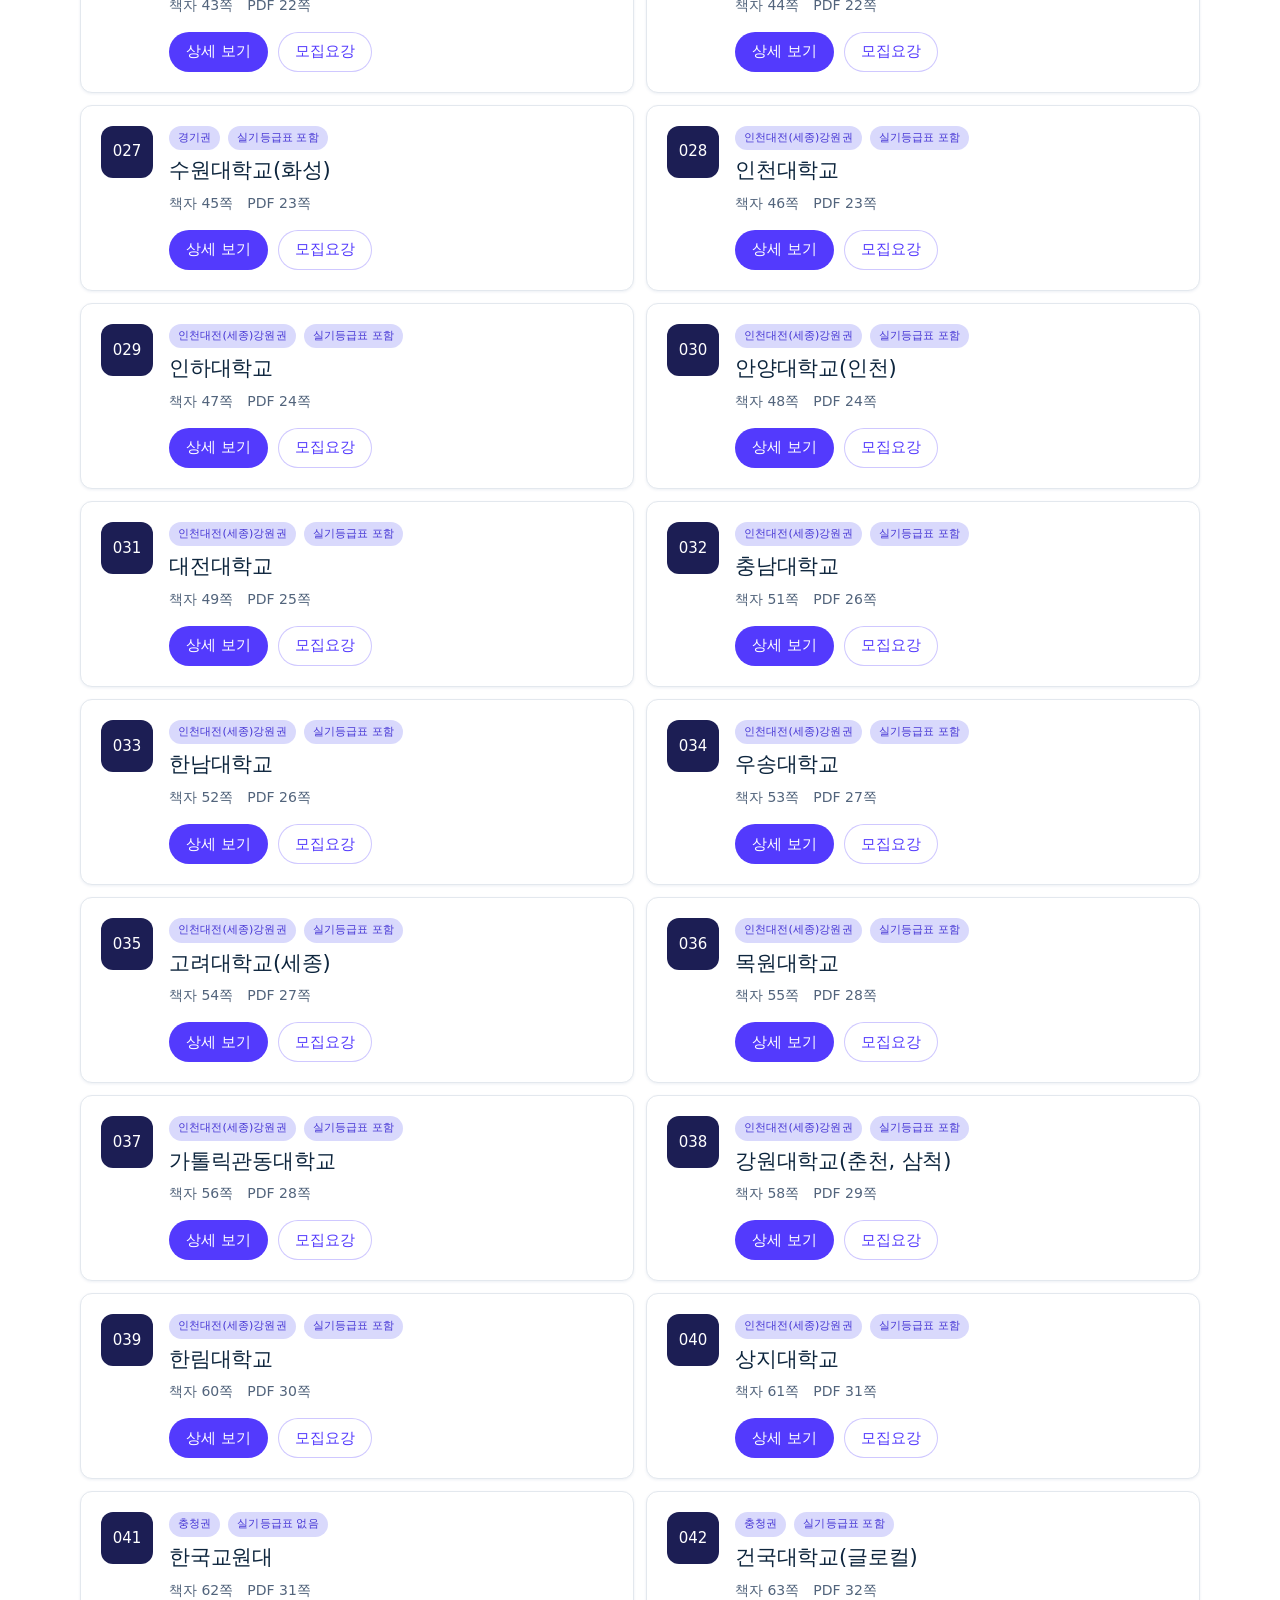
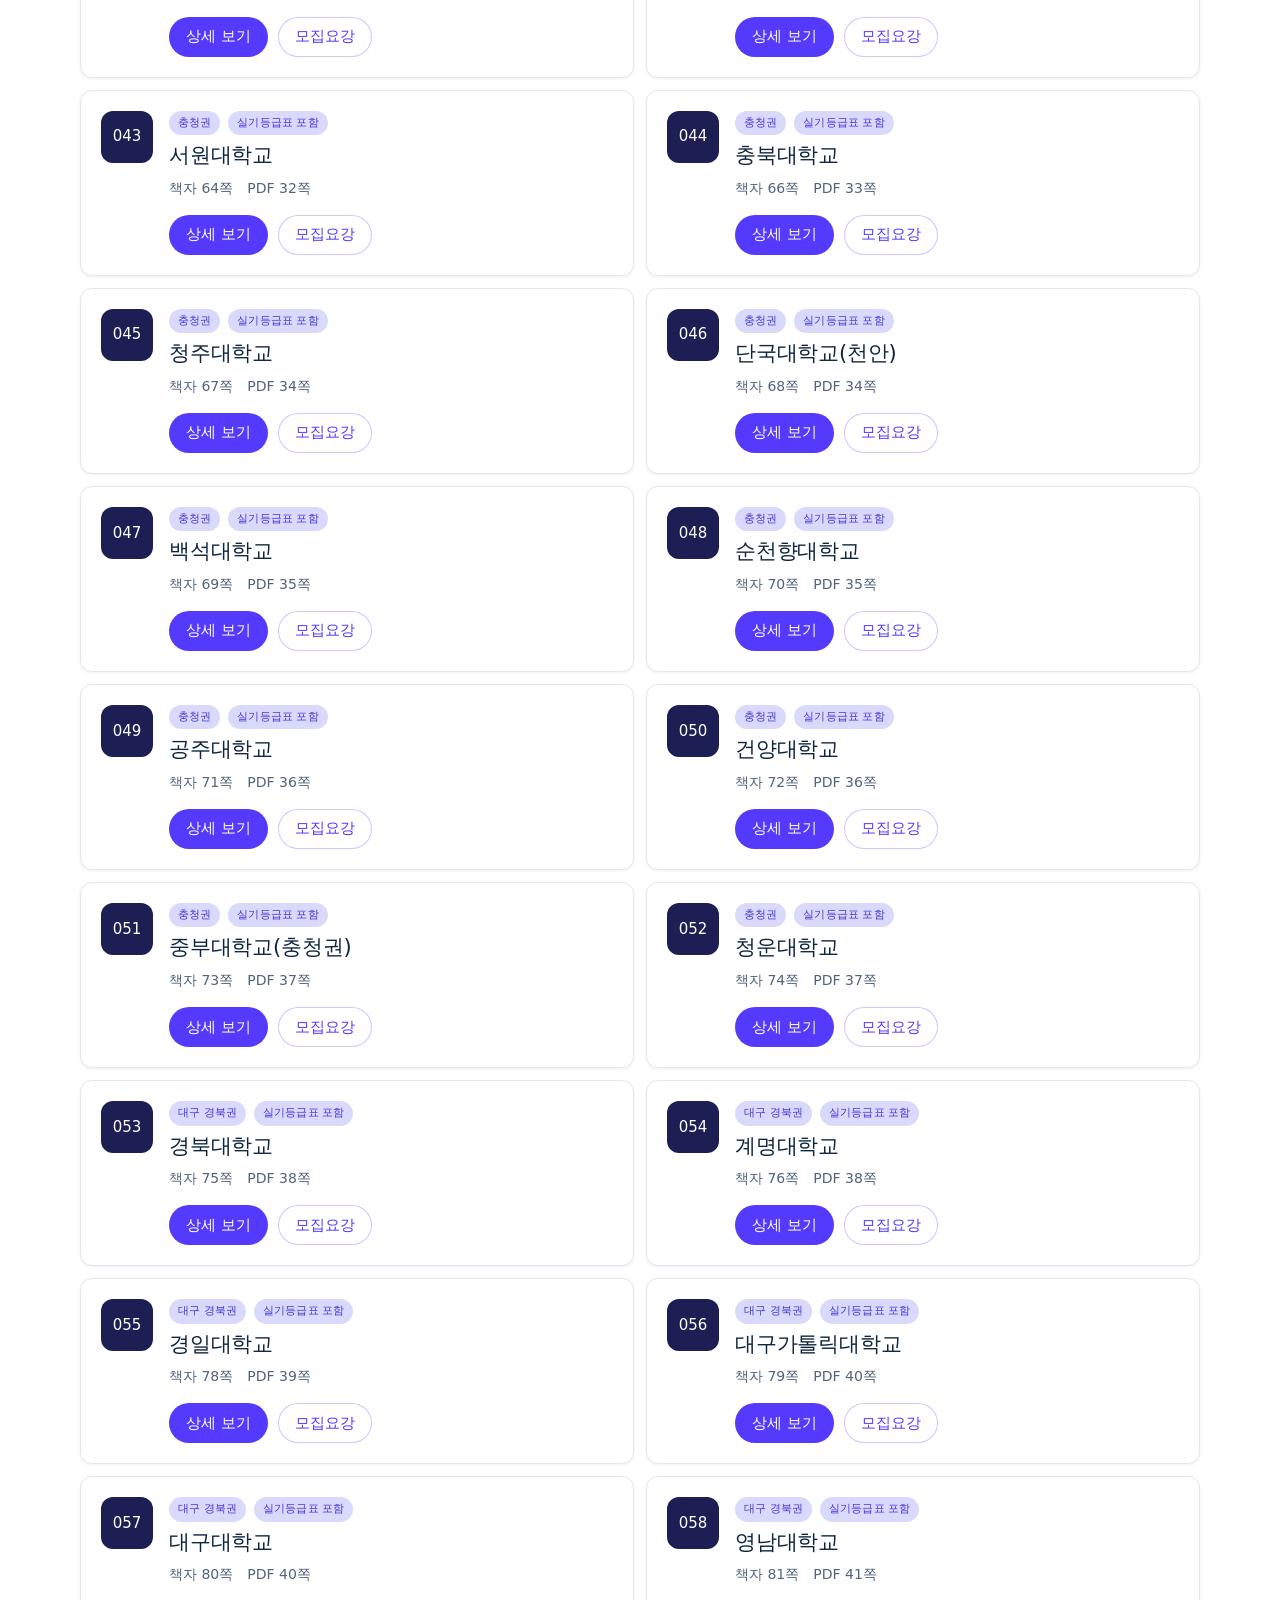
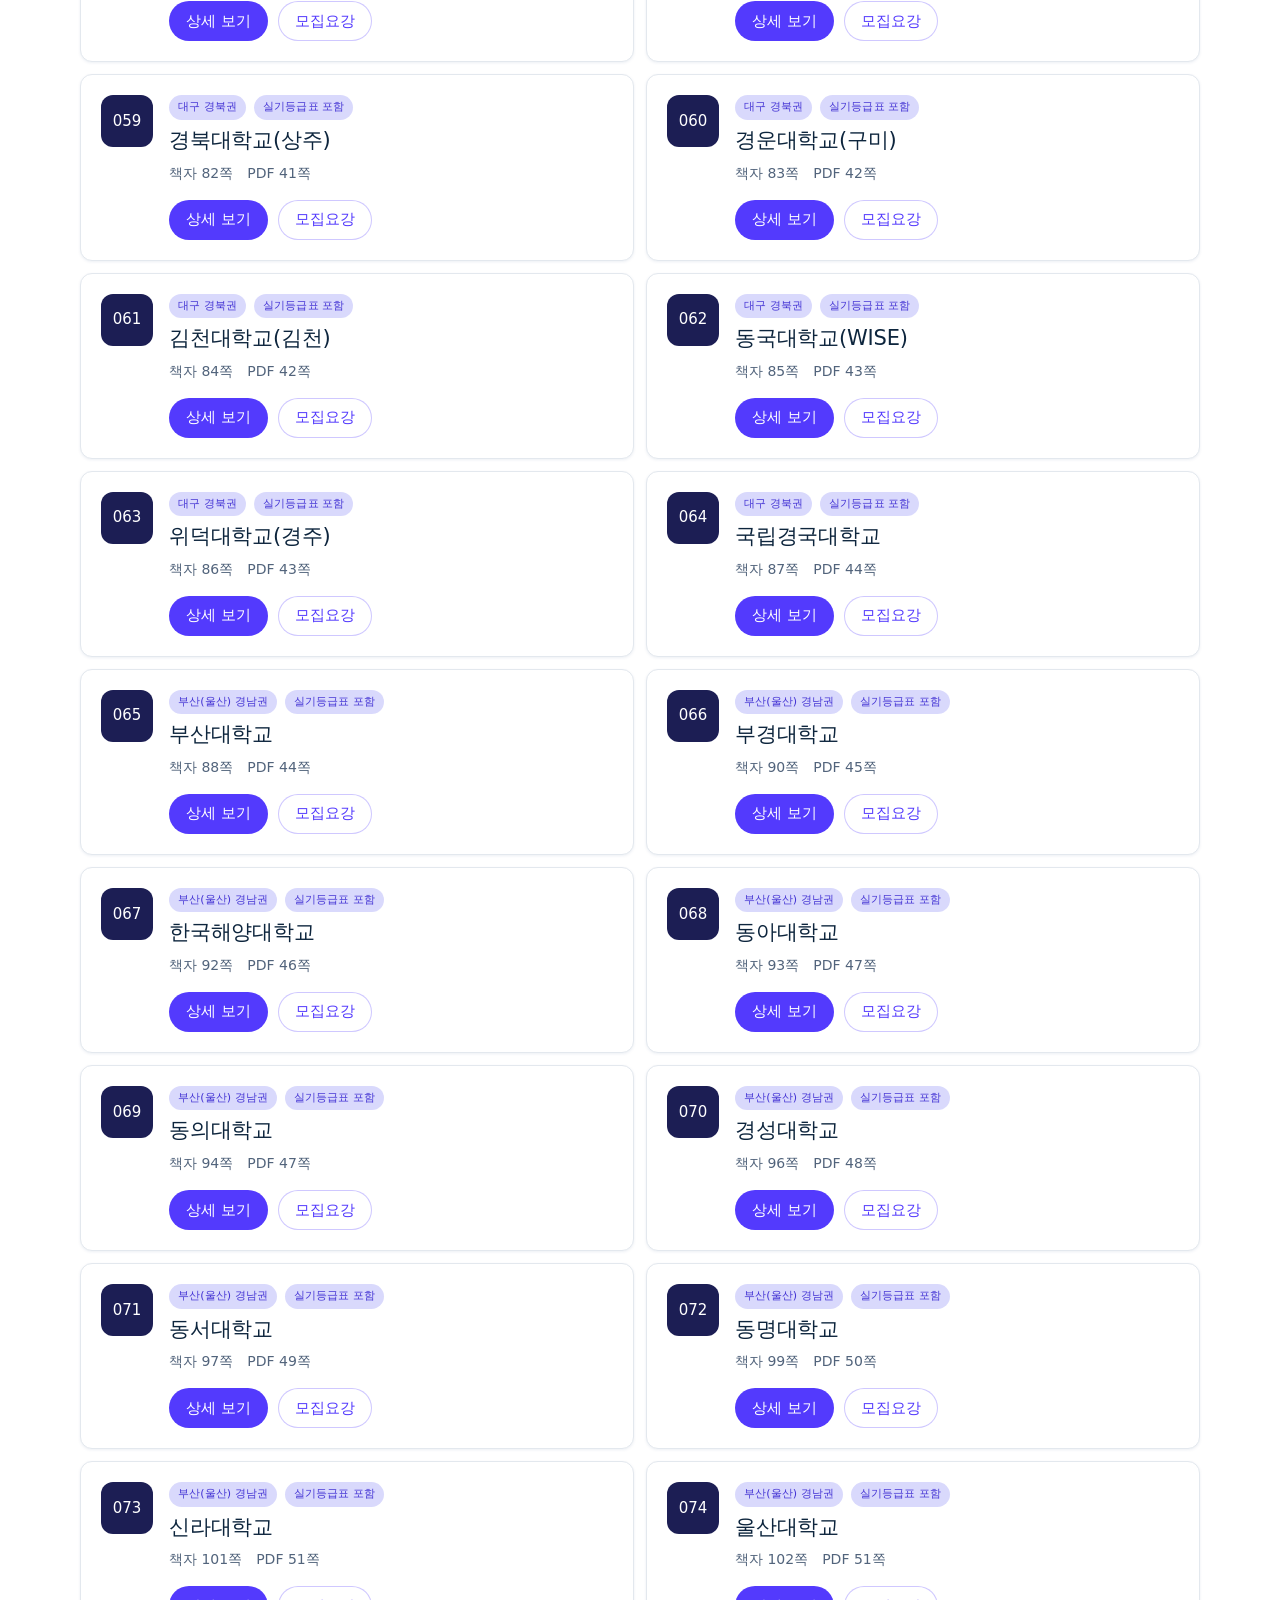
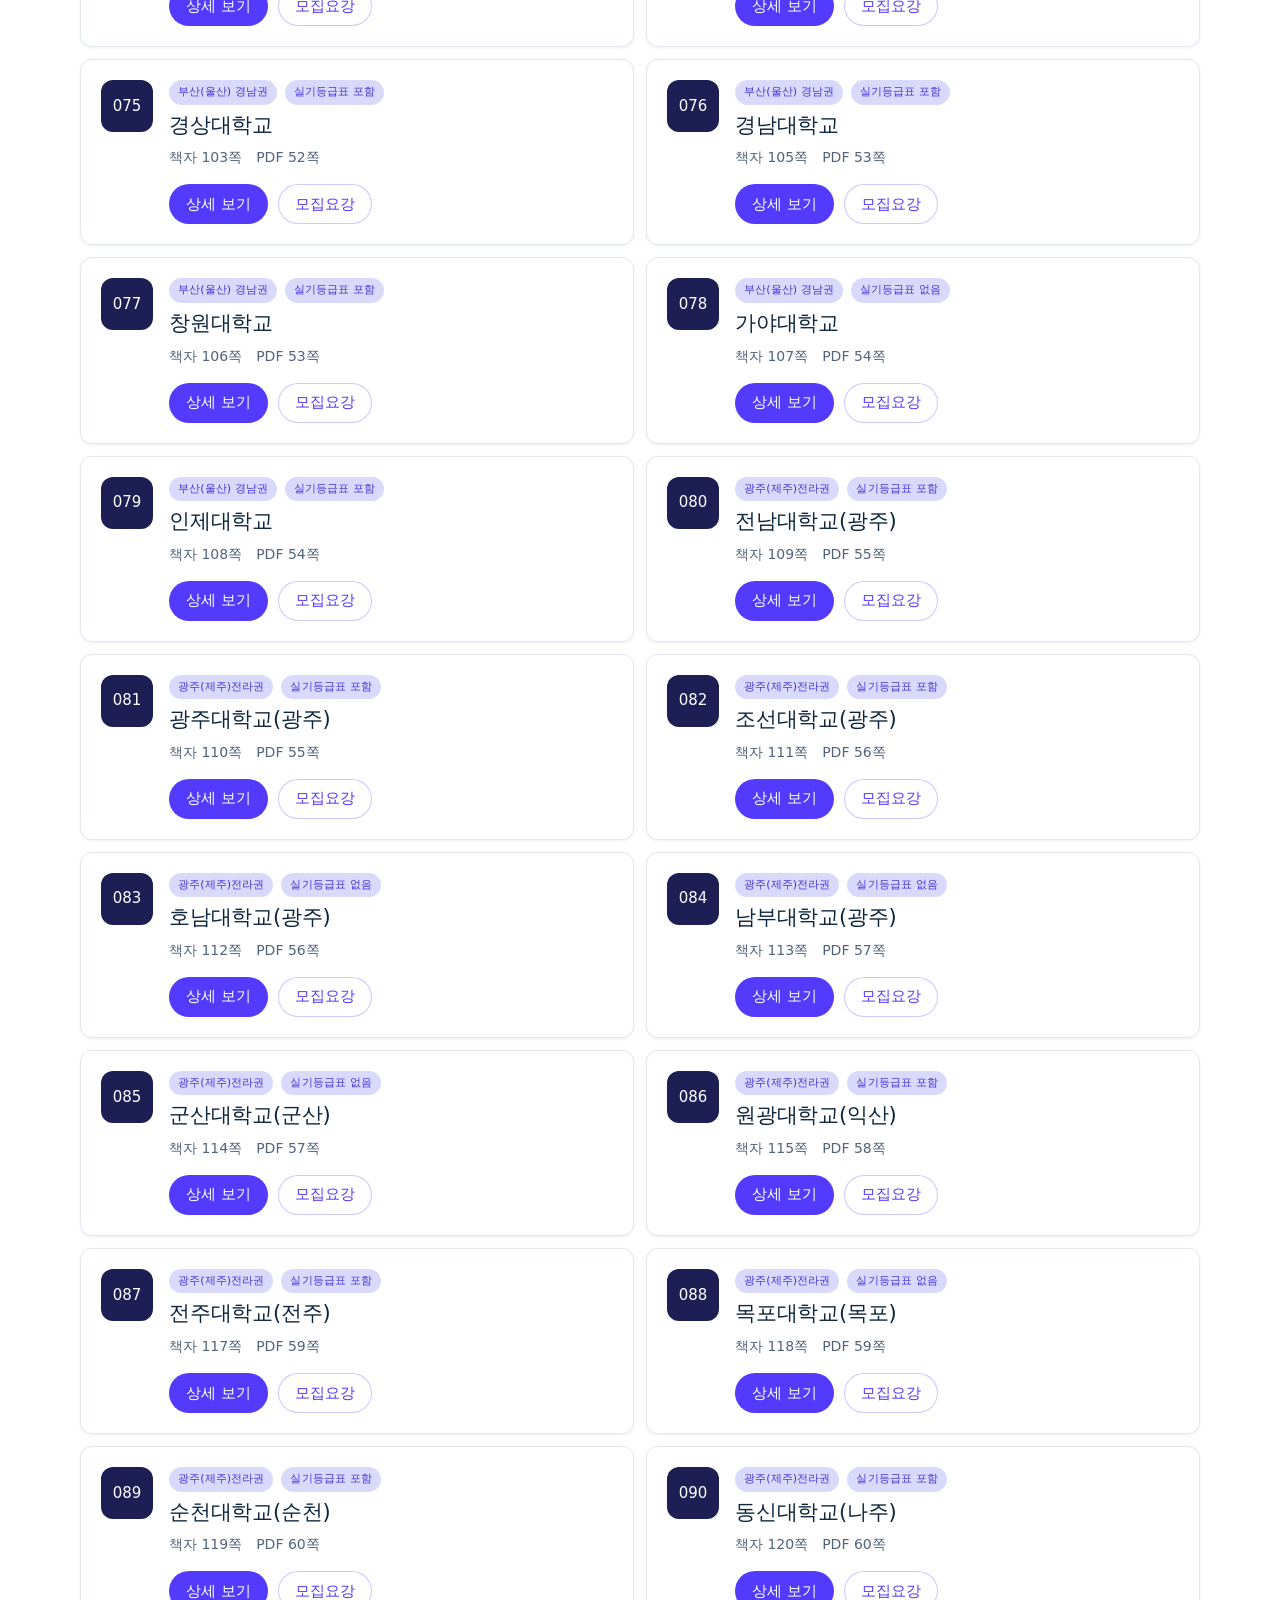
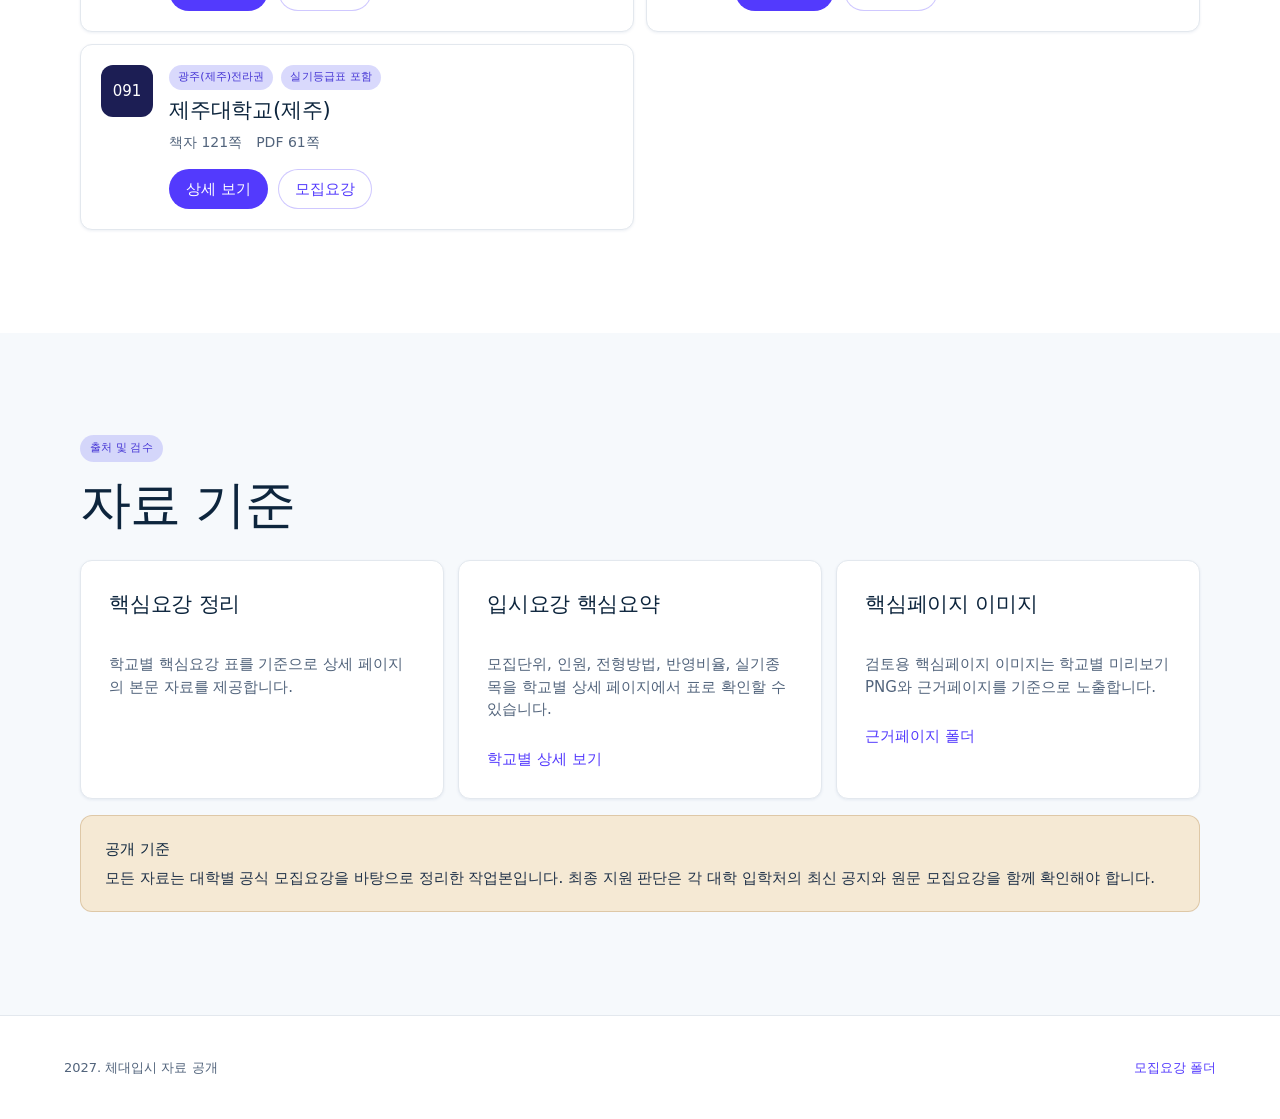
==== commit 46280800: "Remove header navigation" ====
--- a/index.html
+++ b/index.html
@@ -12,10 +12,6 @@
         <span class="brand-mark">27</span>
         <span>학교별 체대입시 자료</span>
       </a>
-      <nav aria-label="주요 영역">
-        <a href="#schools">학교</a>
-        <a href="#verification">출처</a>
-      </nav>
     </header>
 
     <main>
--- a/styles.css
+++ b/styles.css
@@ -101,8 +101,7 @@
   backdrop-filter: blur(18px);
 }
 
-.brand,
-.site-header nav {
+.brand {
   display: flex;
   align-items: center;
   gap: 12px;
@@ -124,17 +123,6 @@
   color: #fff;
   font-size: 14px;
   font-feature-settings: "tnum";
-}
-
-.site-header nav {
-  gap: clamp(10px, 3vw, 28px);
-  color: var(--muted);
-  font-size: 14px;
-  font-weight: 400;
-}
-
-.site-header nav a:hover {
-  color: var(--primary);
 }
 
 .hero {
@@ -913,11 +901,6 @@
     border-radius: 10px;
   }
 
-  .site-header nav {
-    width: 100%;
-    justify-content: space-between;
-  }
-
   h1 {
     font-size: 39px;
     letter-spacing: -0.9px;
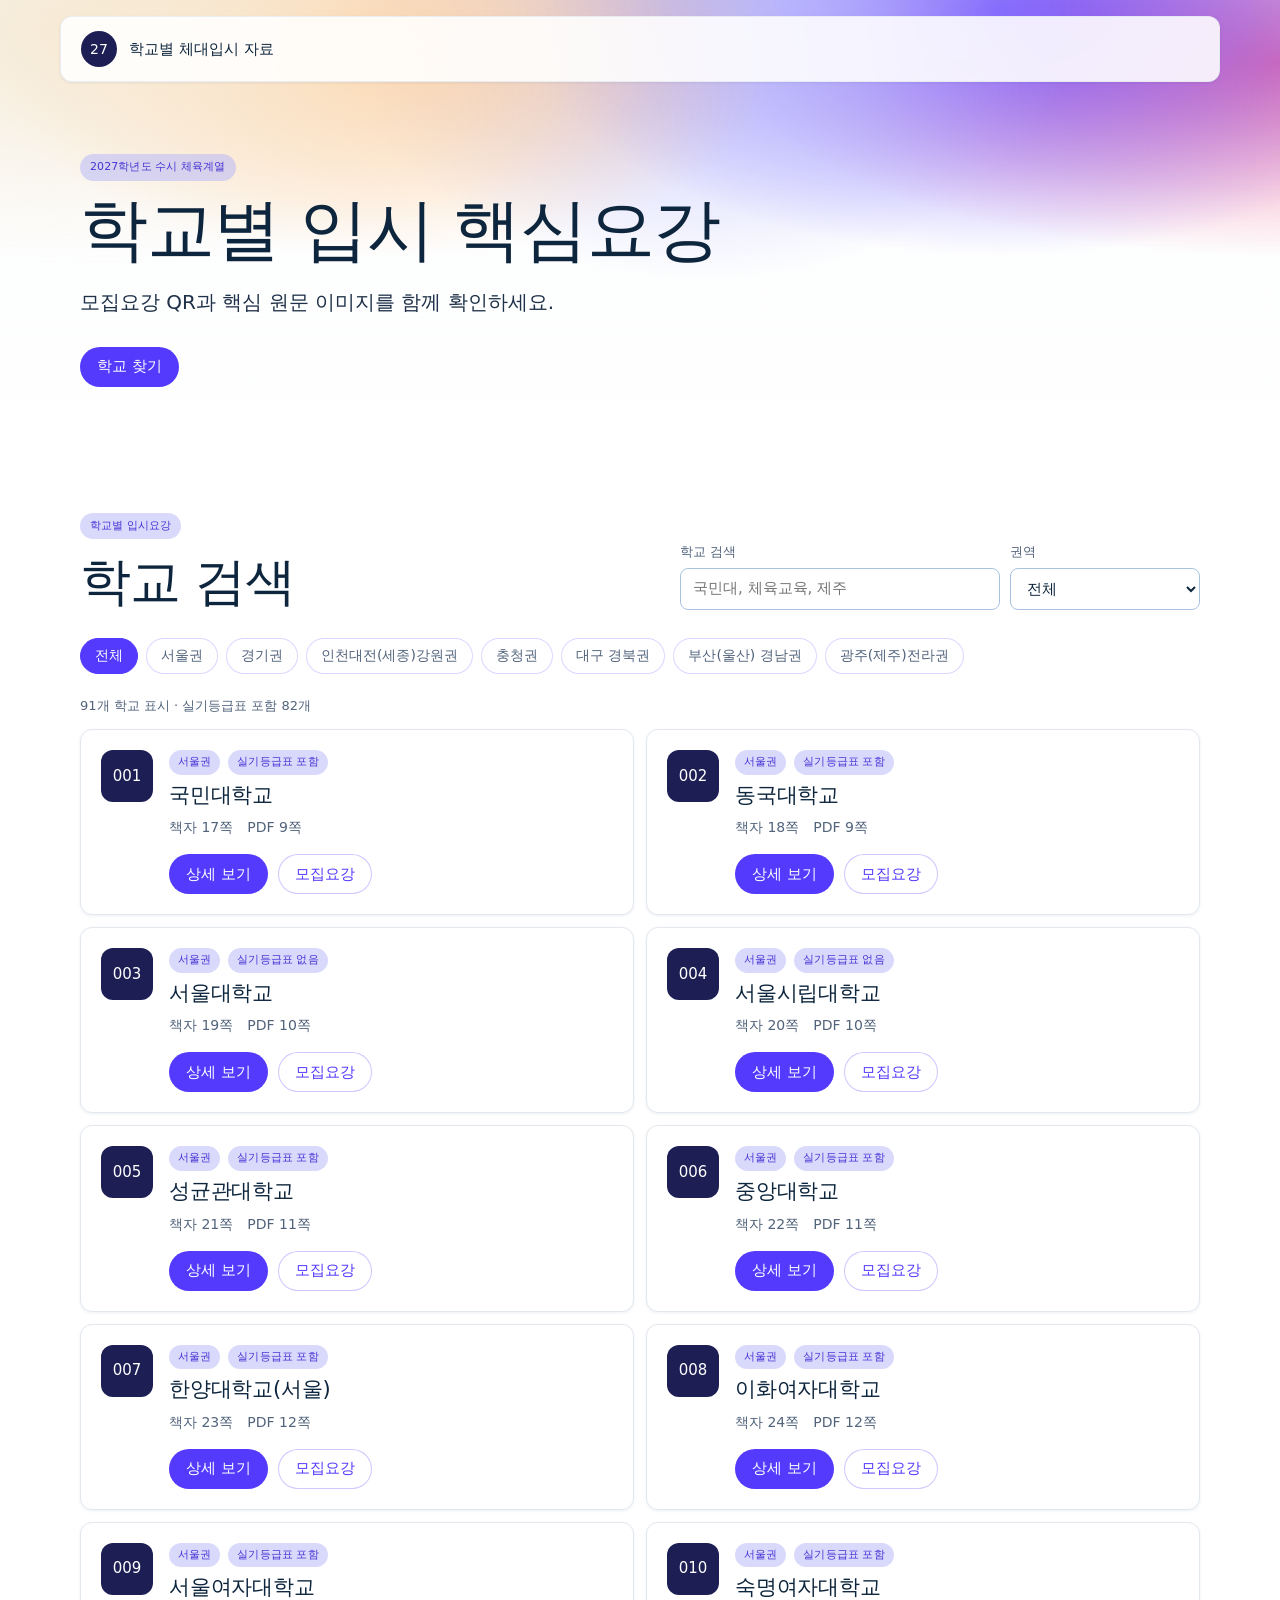
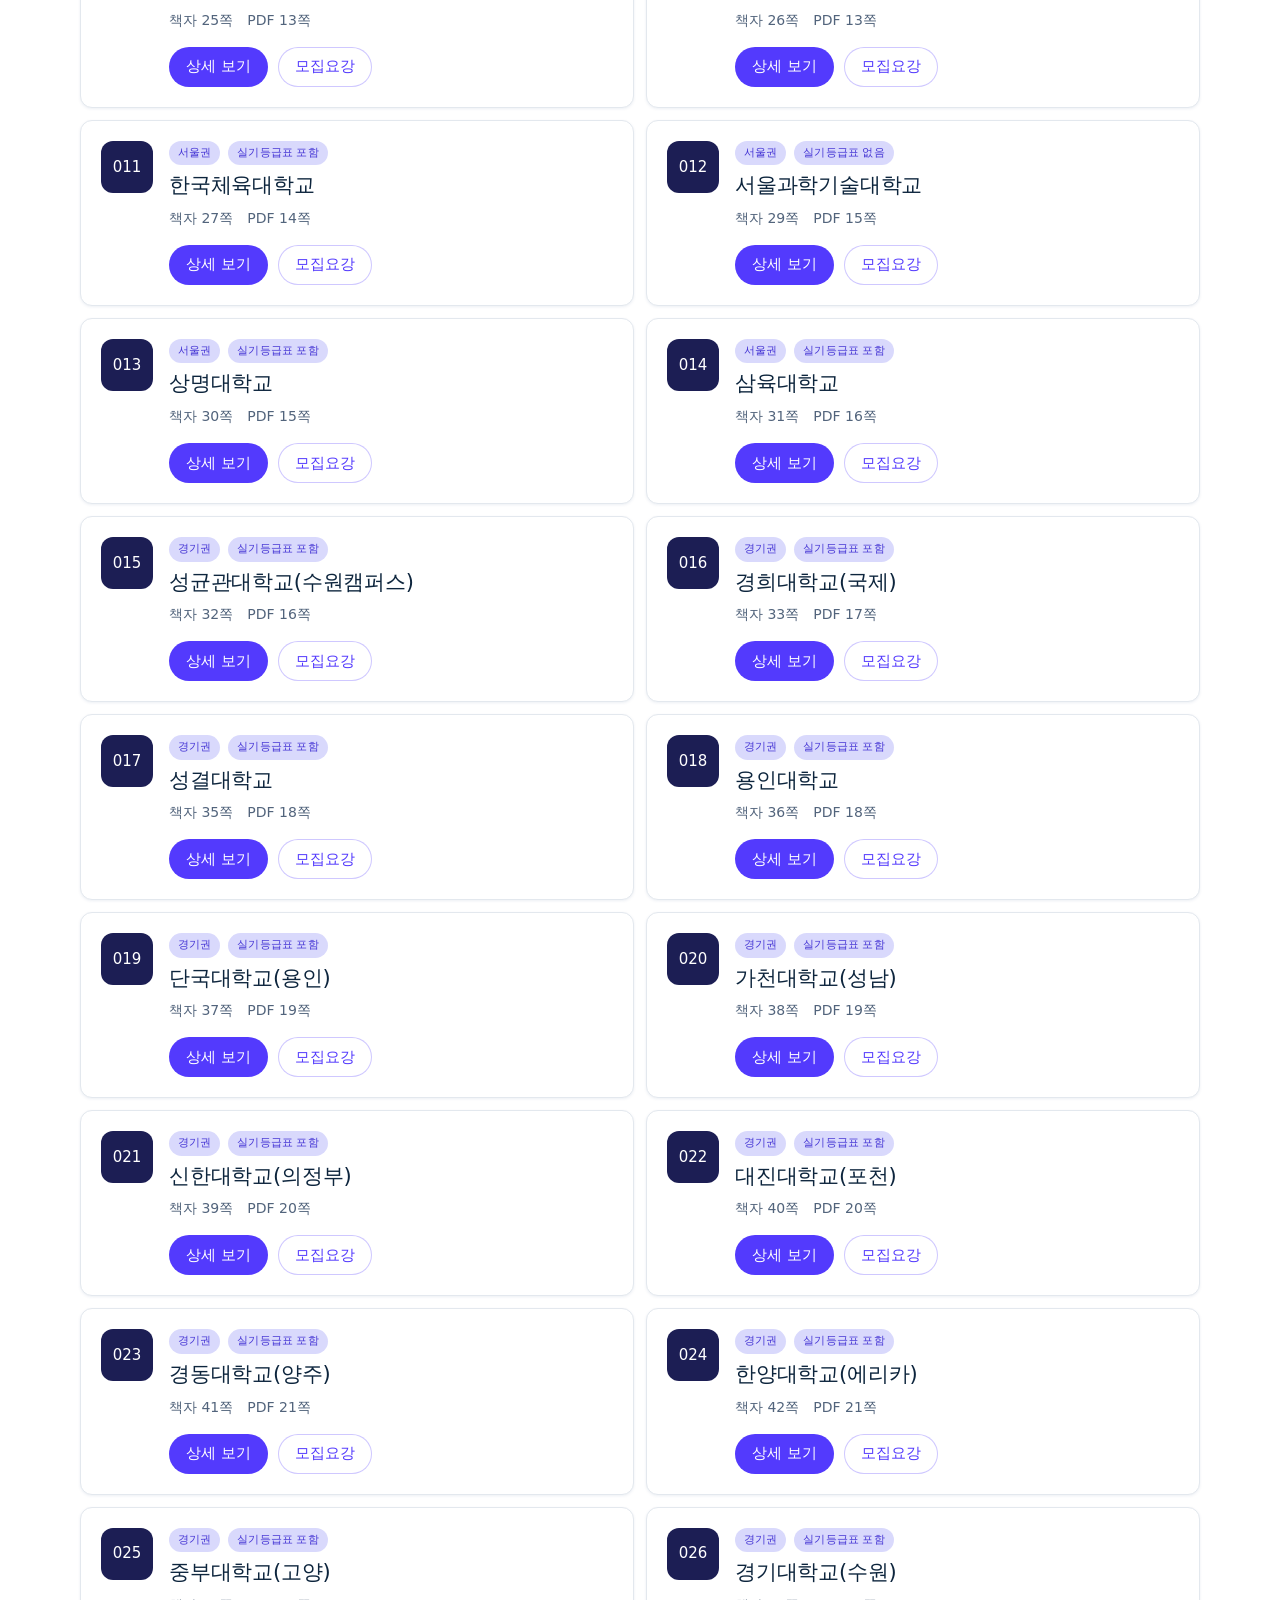
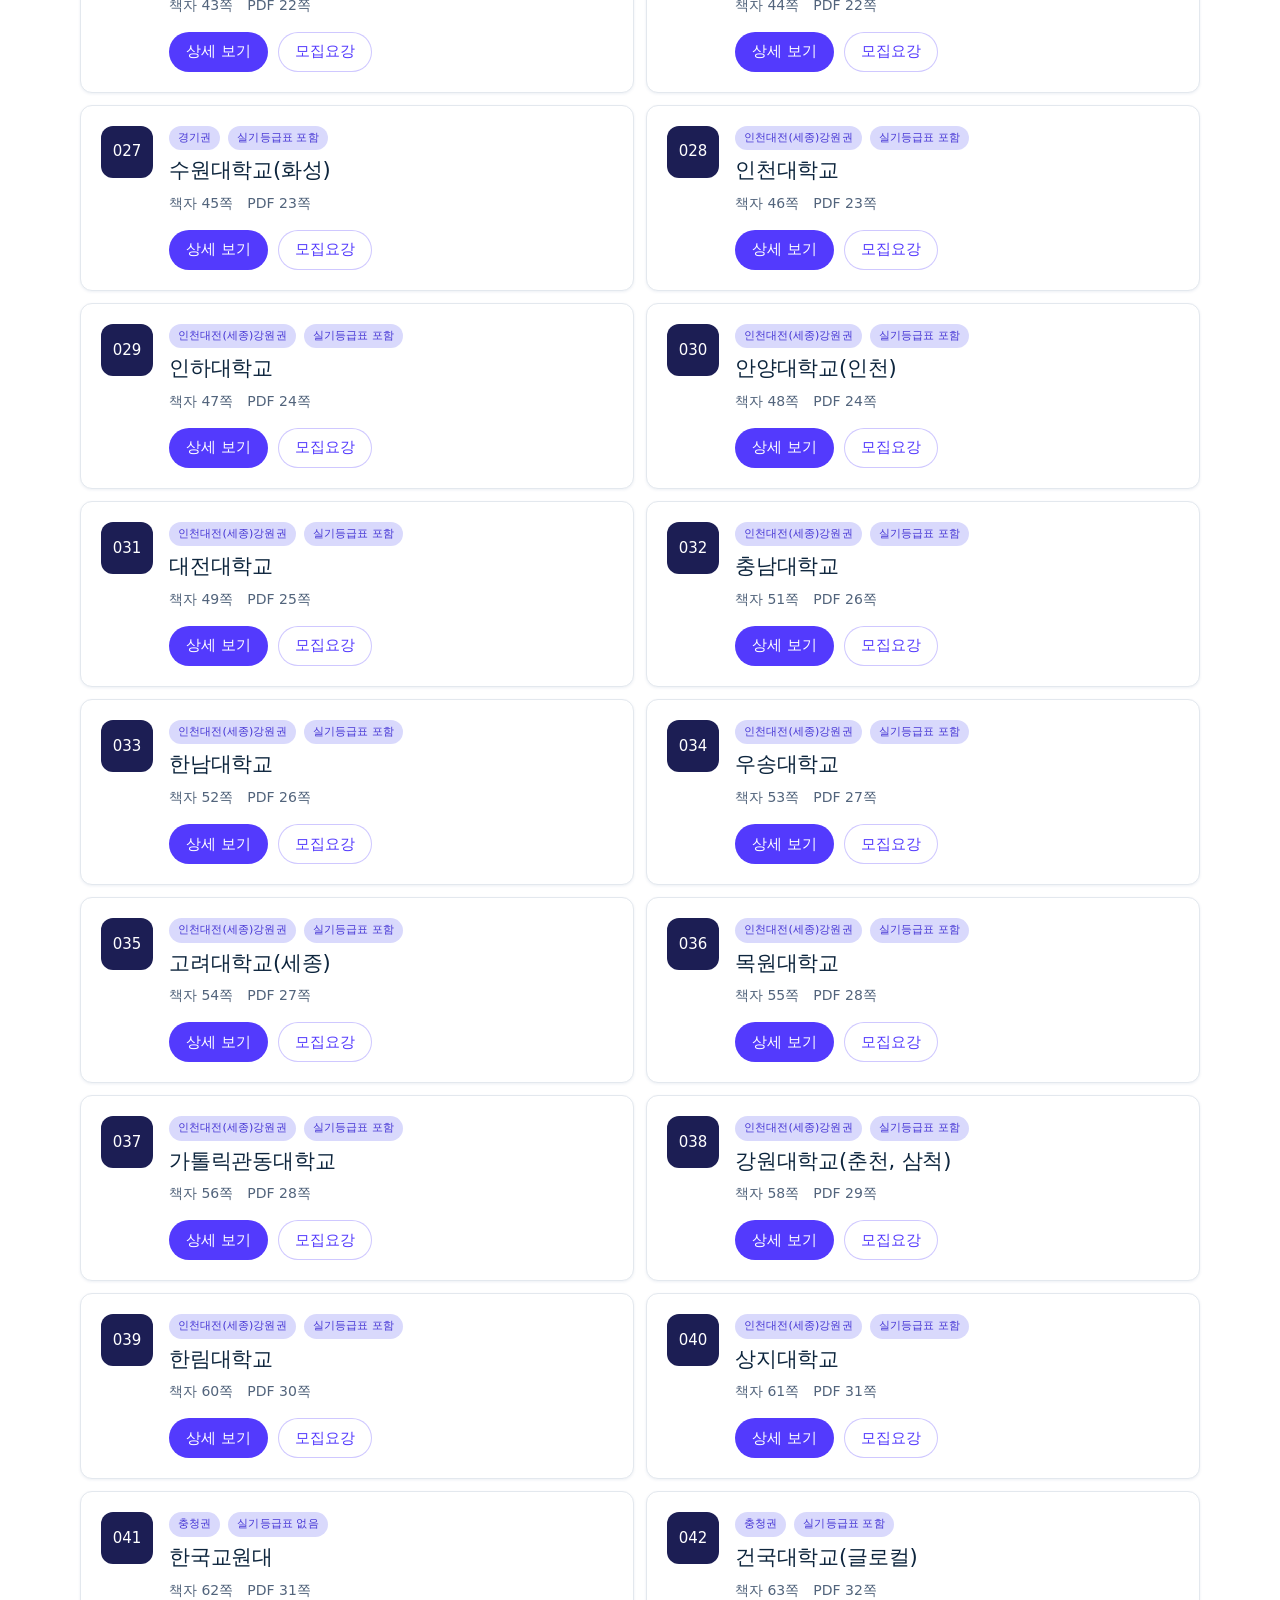
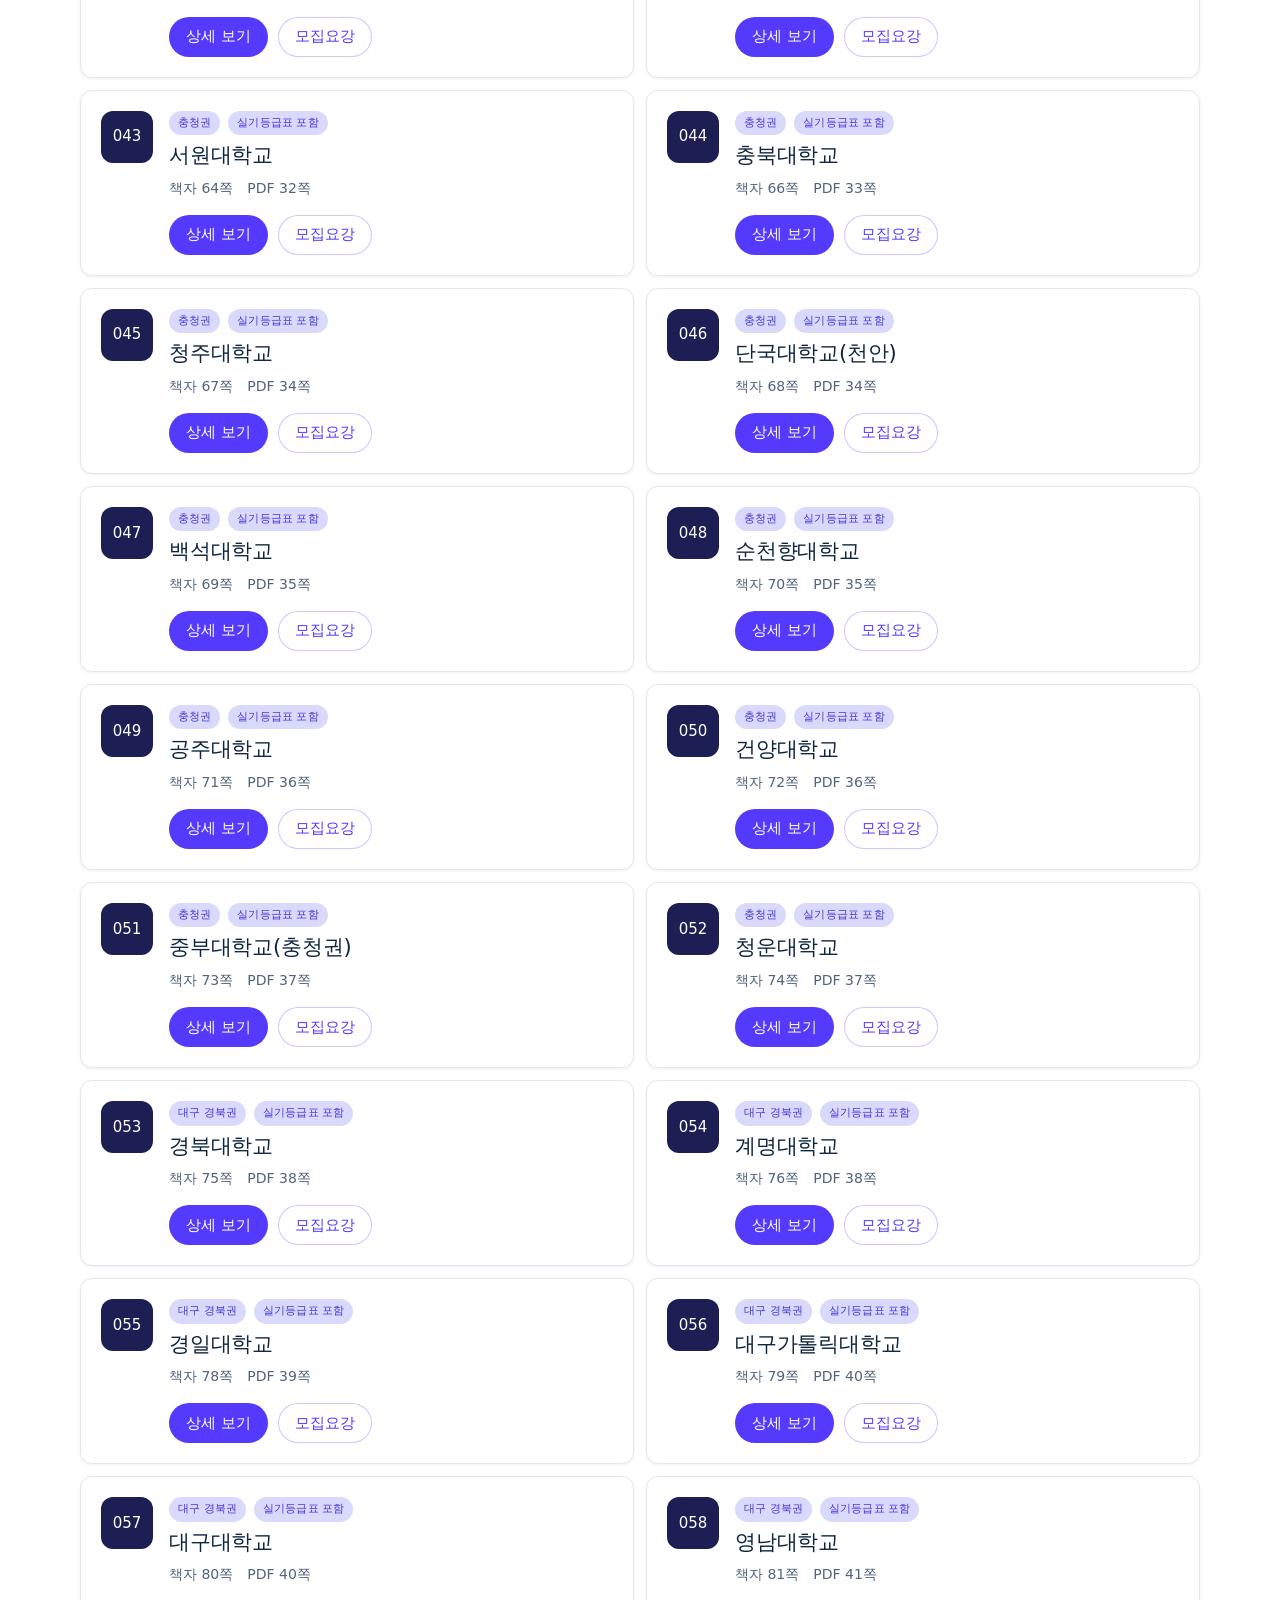
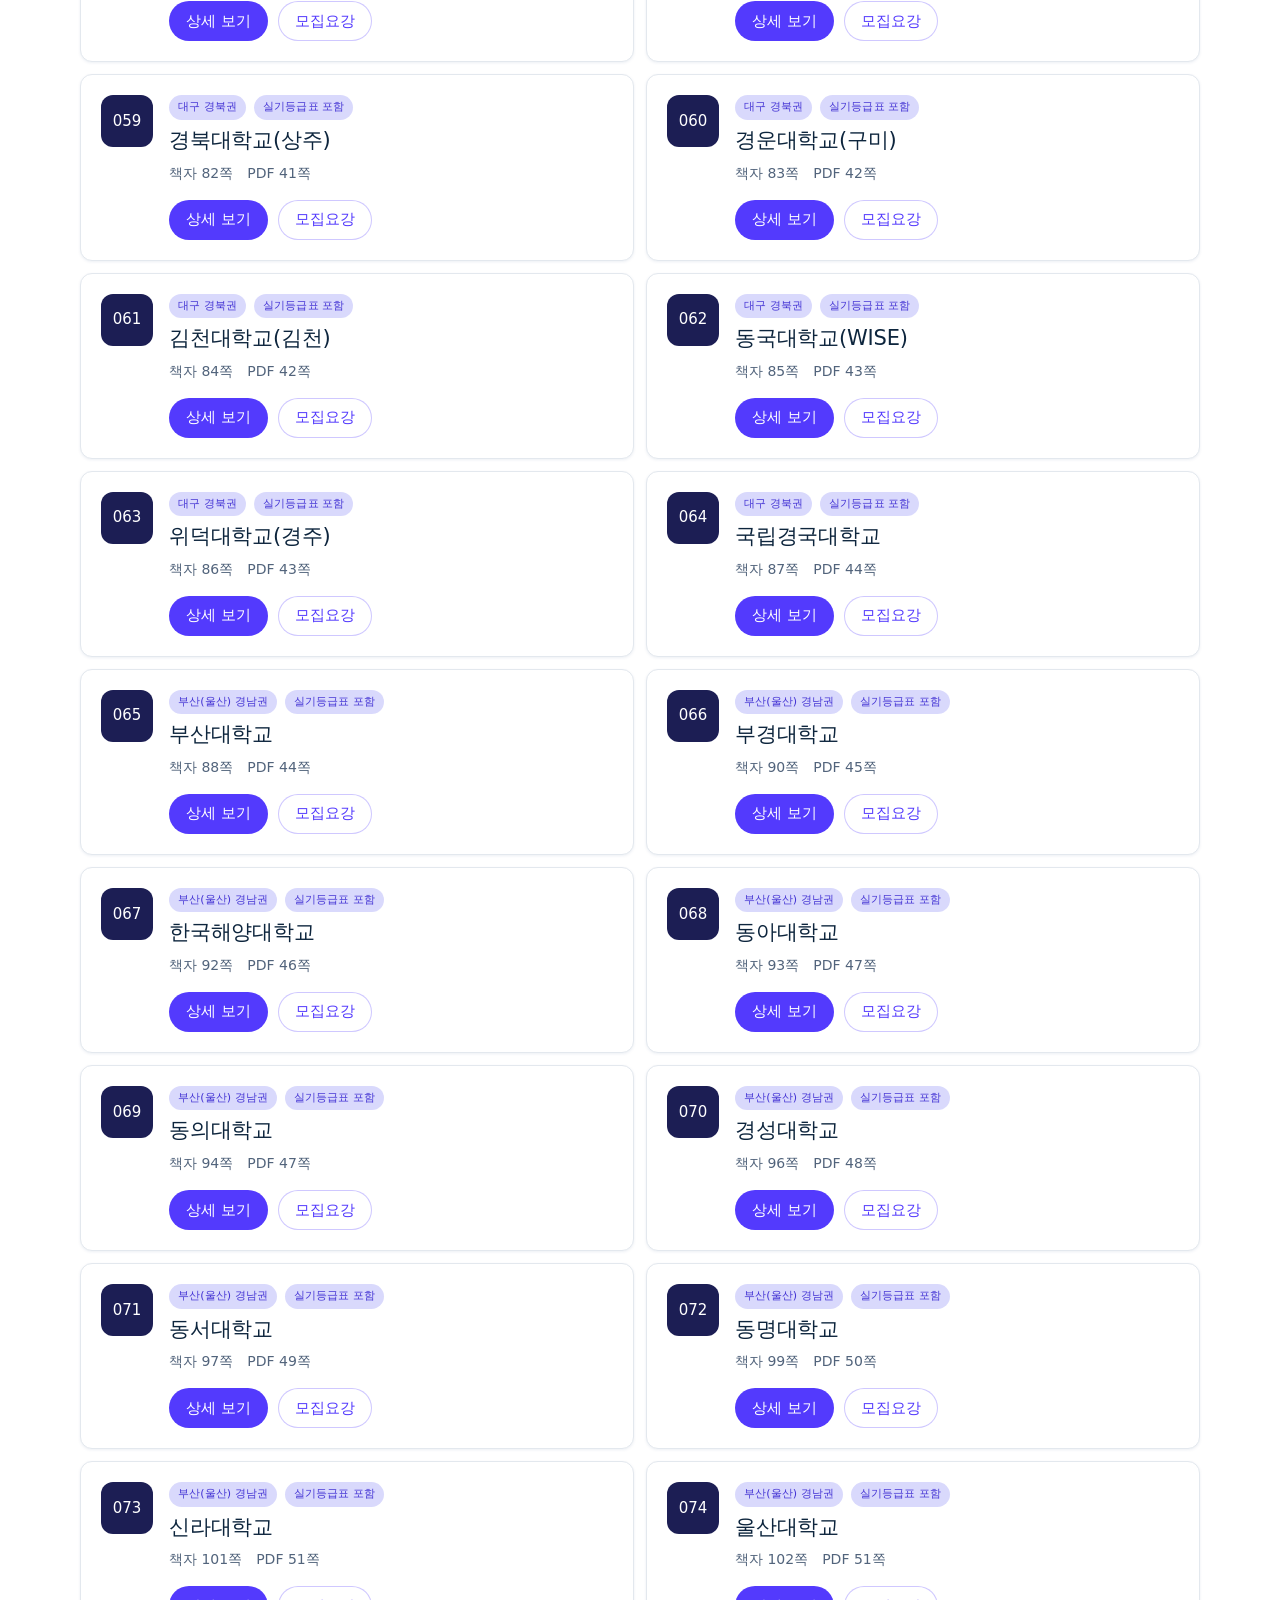
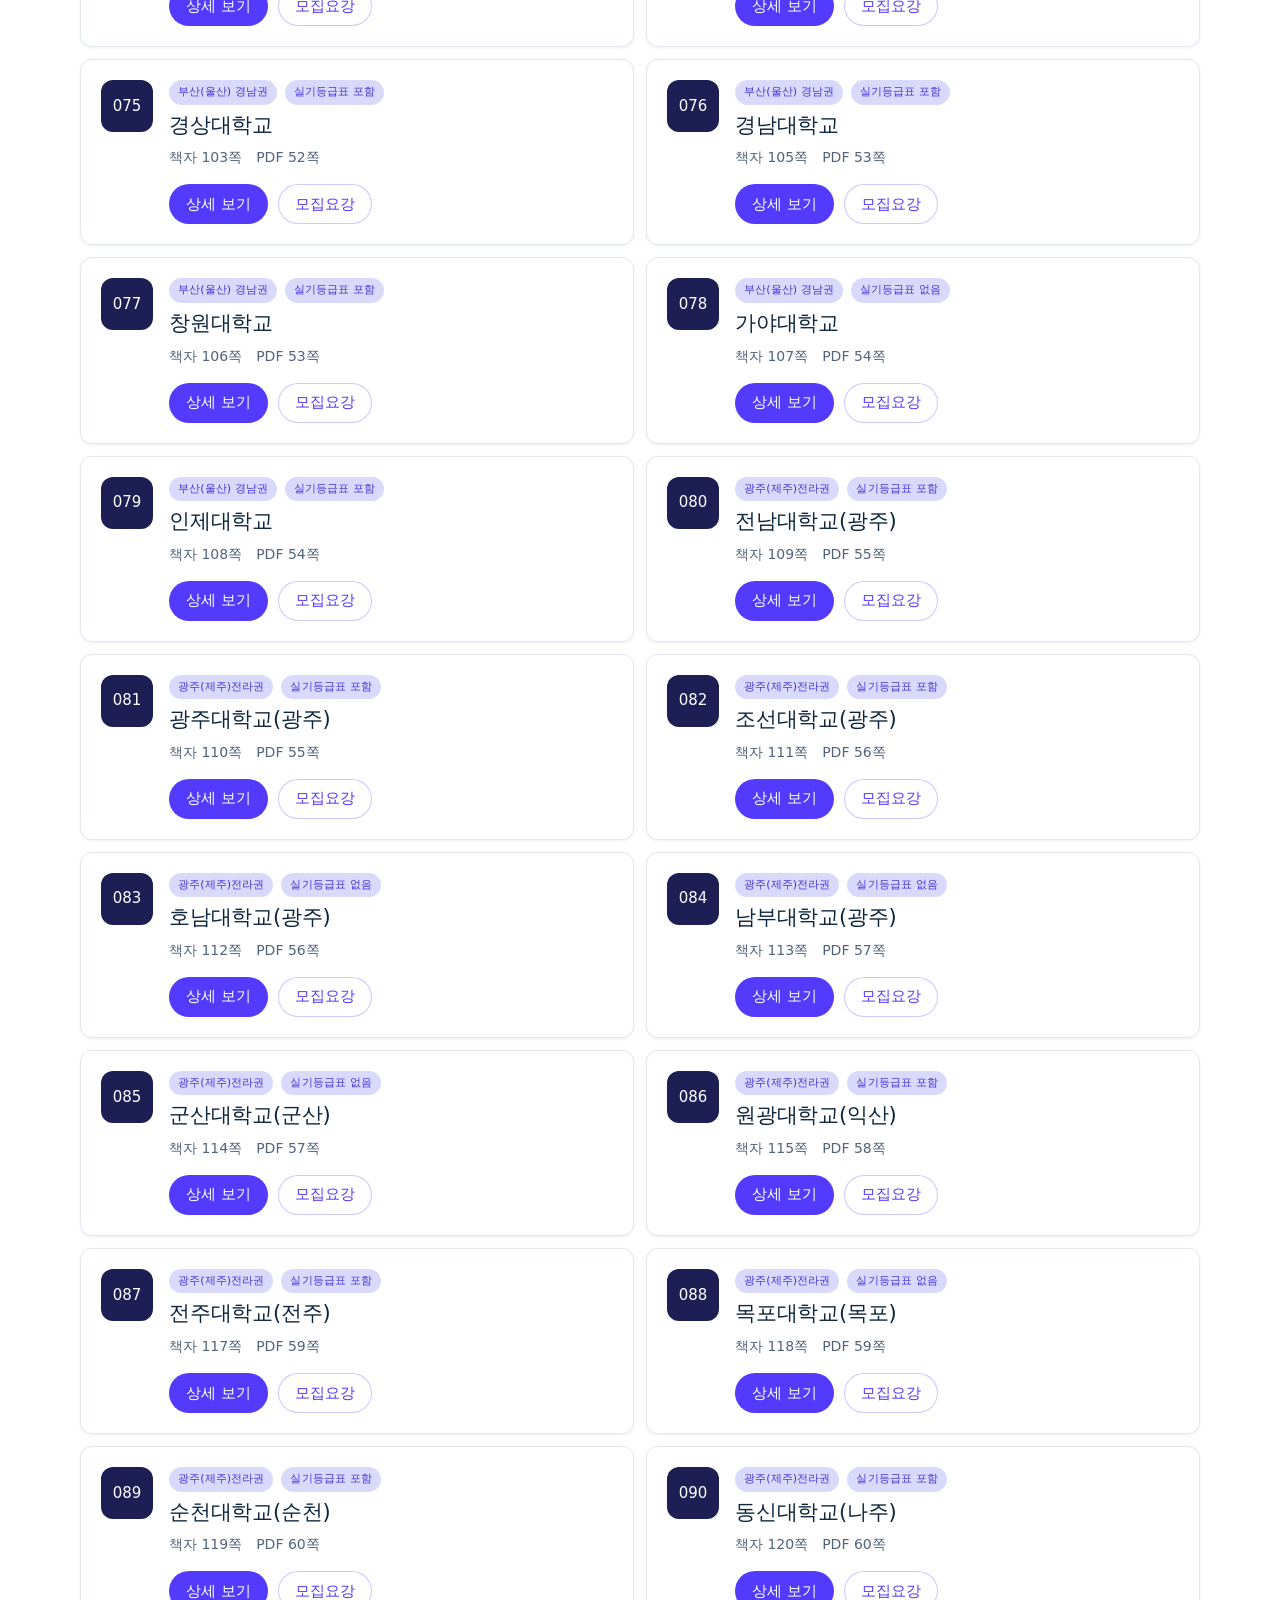
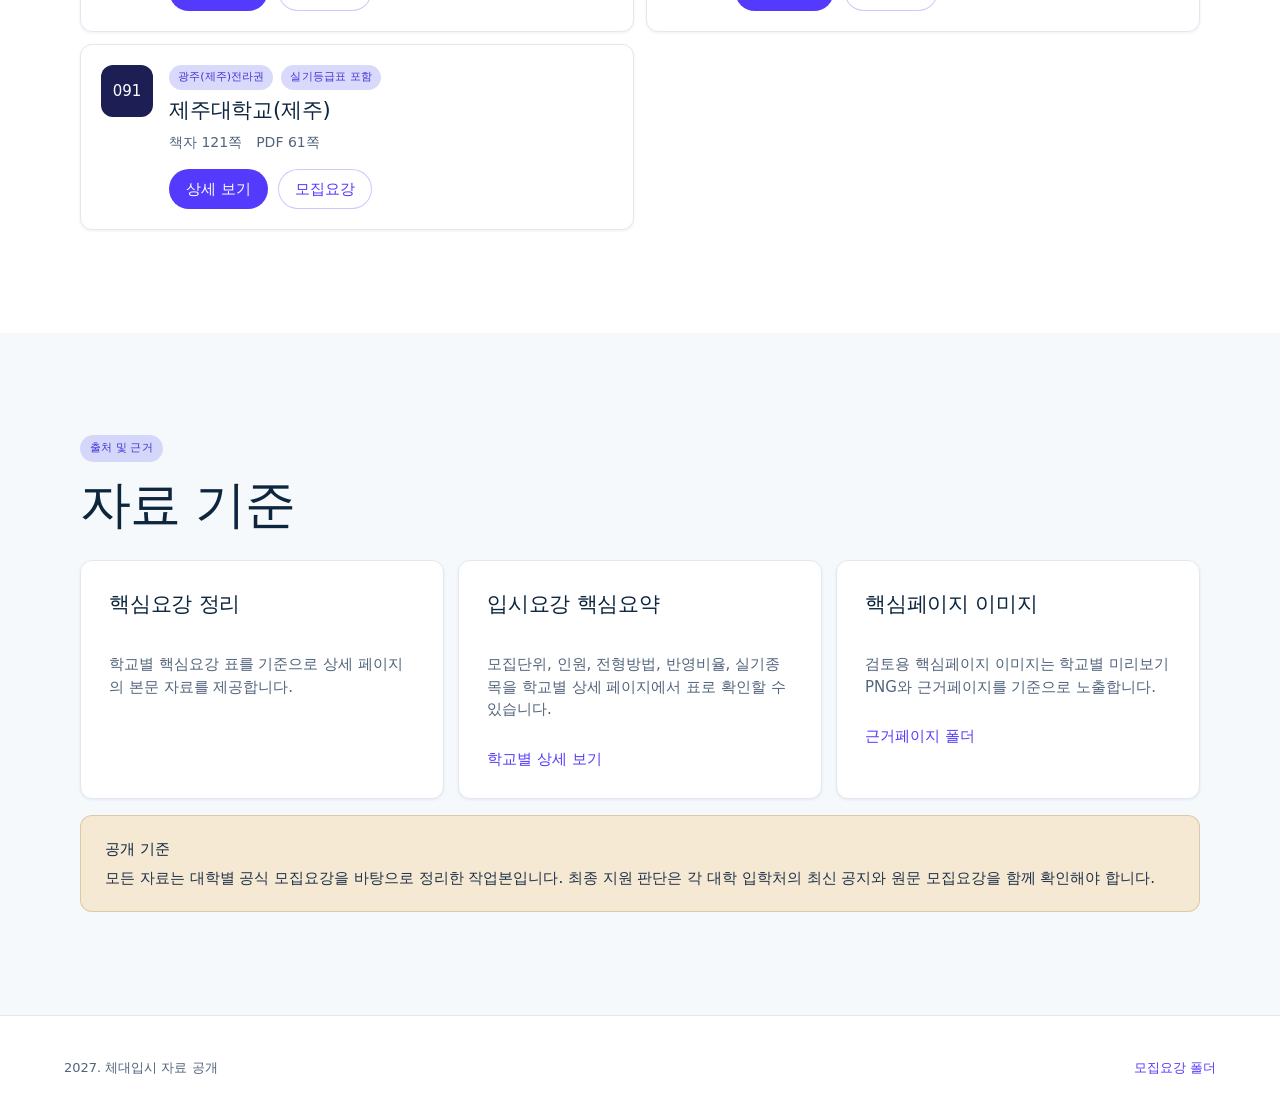
==== commit f81fc02e: "Remove review notes from public data" ====
--- a/index.html
+++ b/index.html
@@ -56,7 +56,7 @@
 
       <section id="verification" class="section band">
         <div class="section-heading">
-          <p class="eyebrow">출처 및 검수</p>
+          <p class="eyebrow">출처 및 근거</p>
           <h2>자료 기준</h2>
         </div>
         <div class="status-grid">
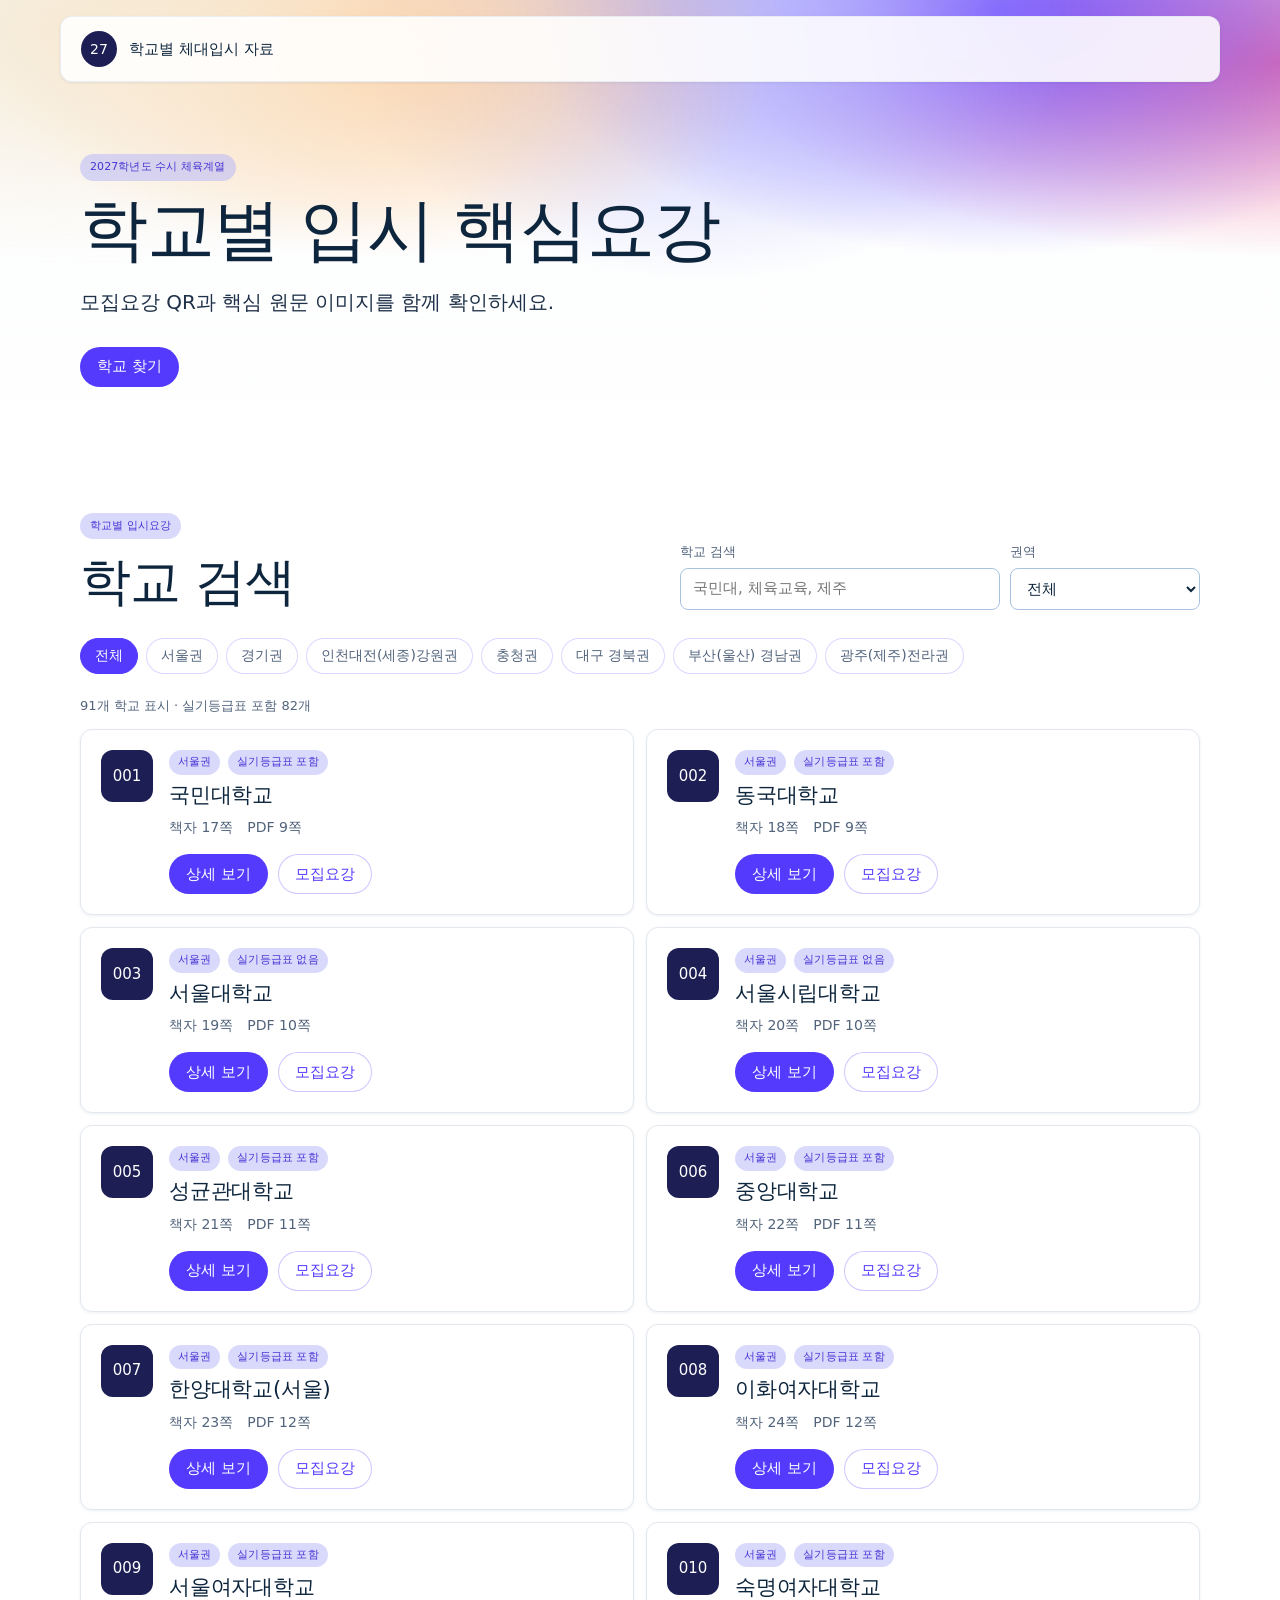
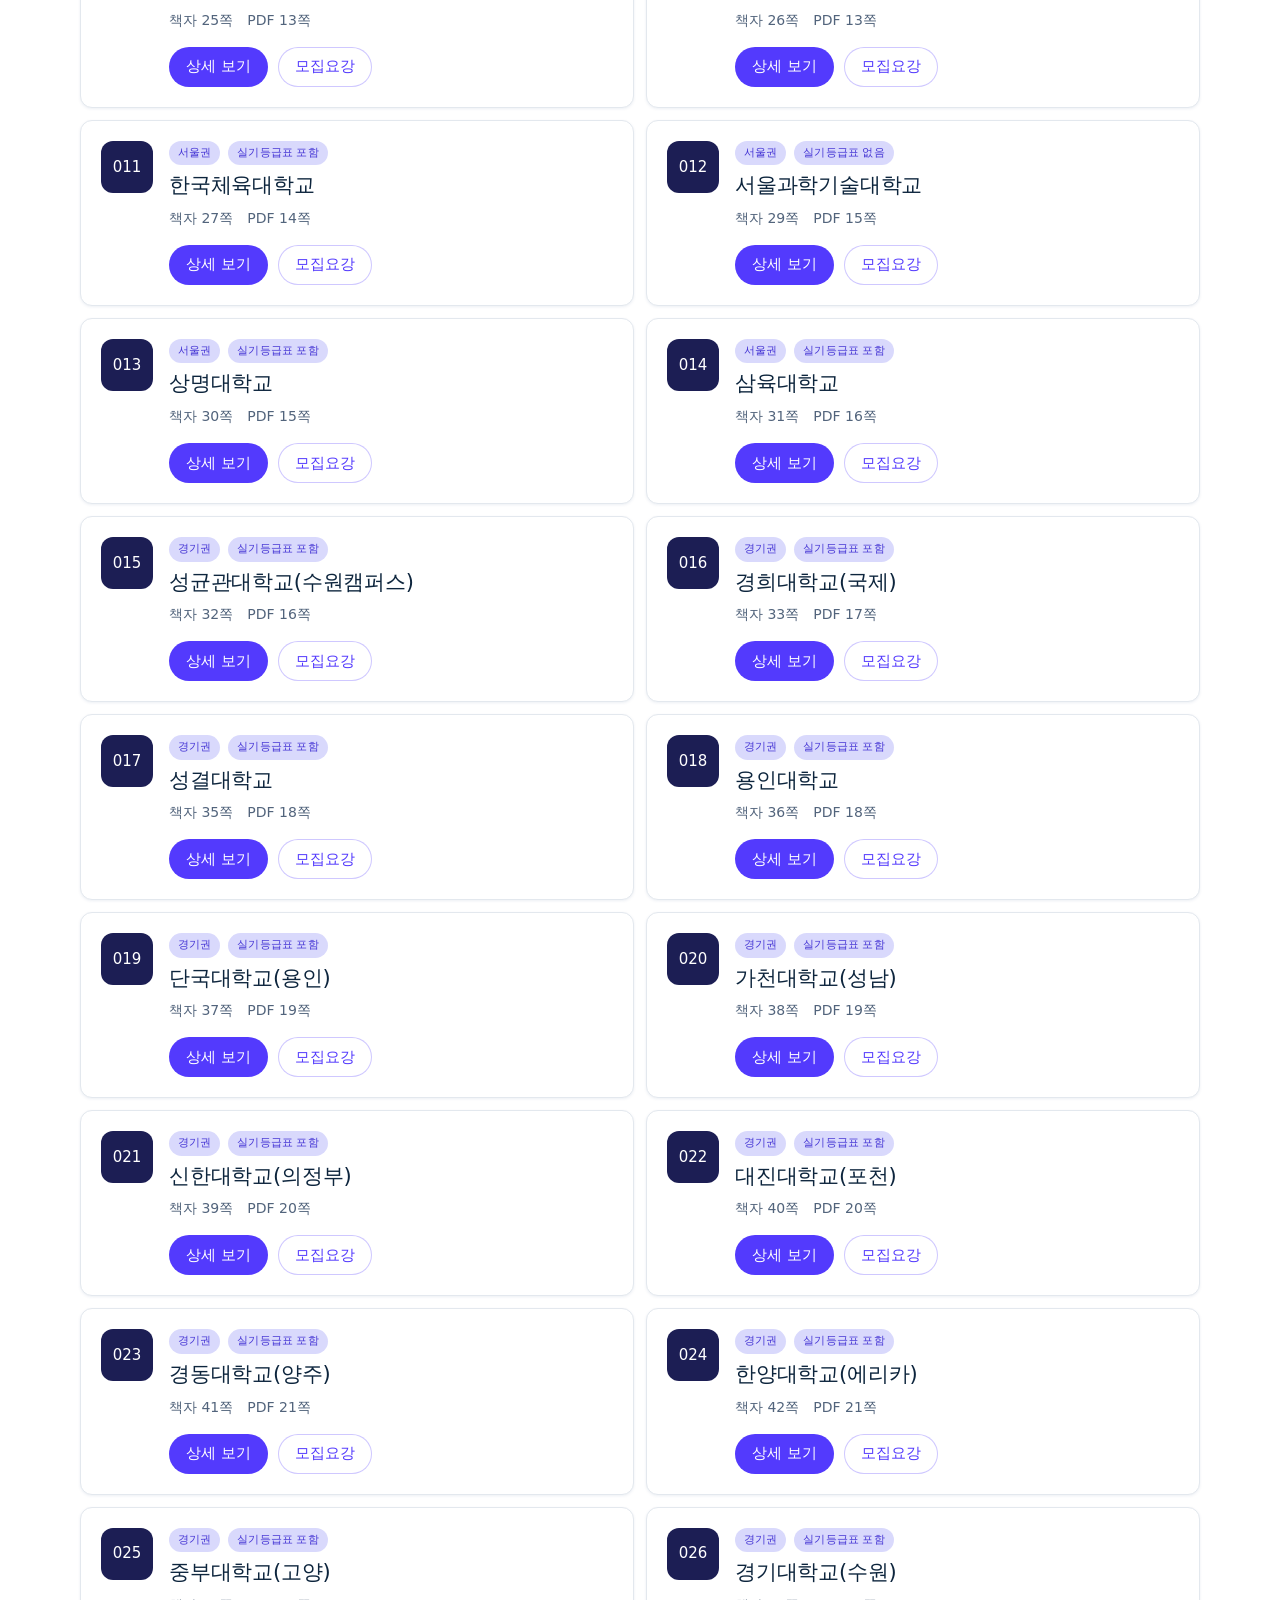
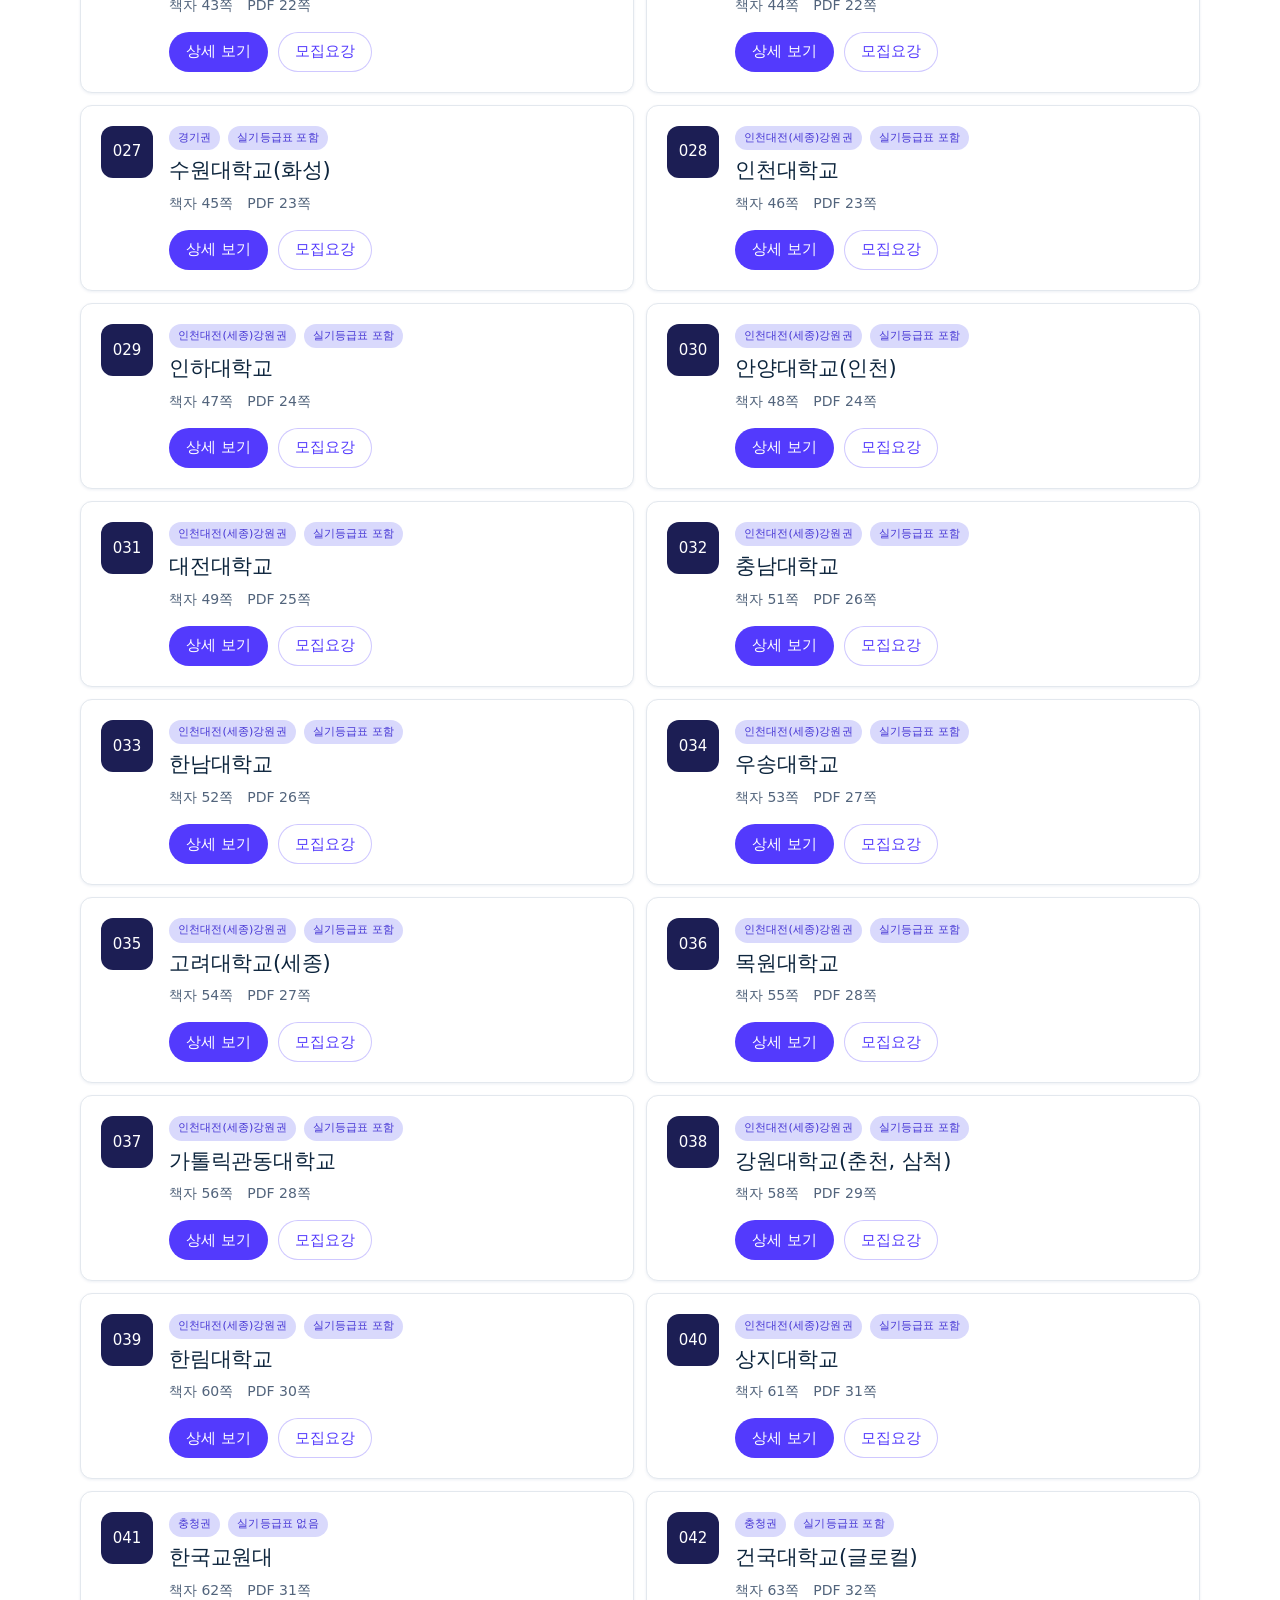
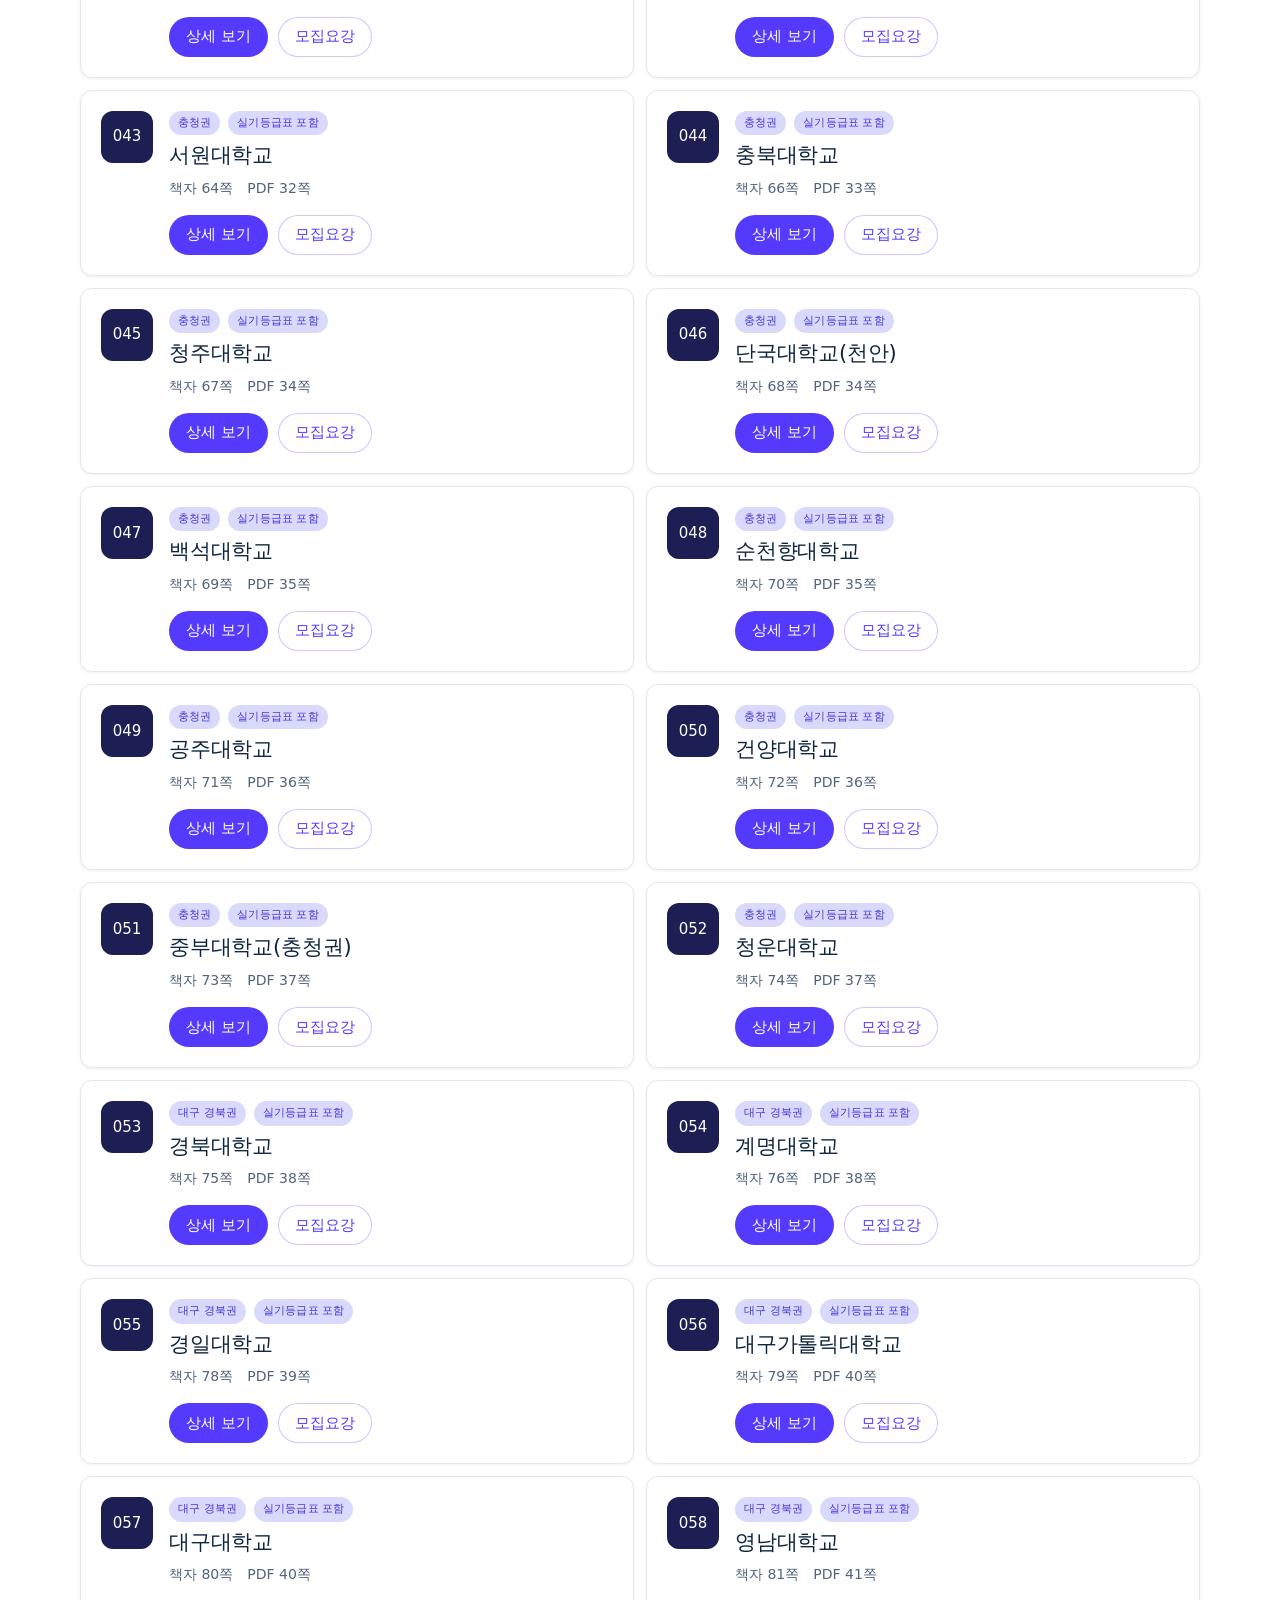
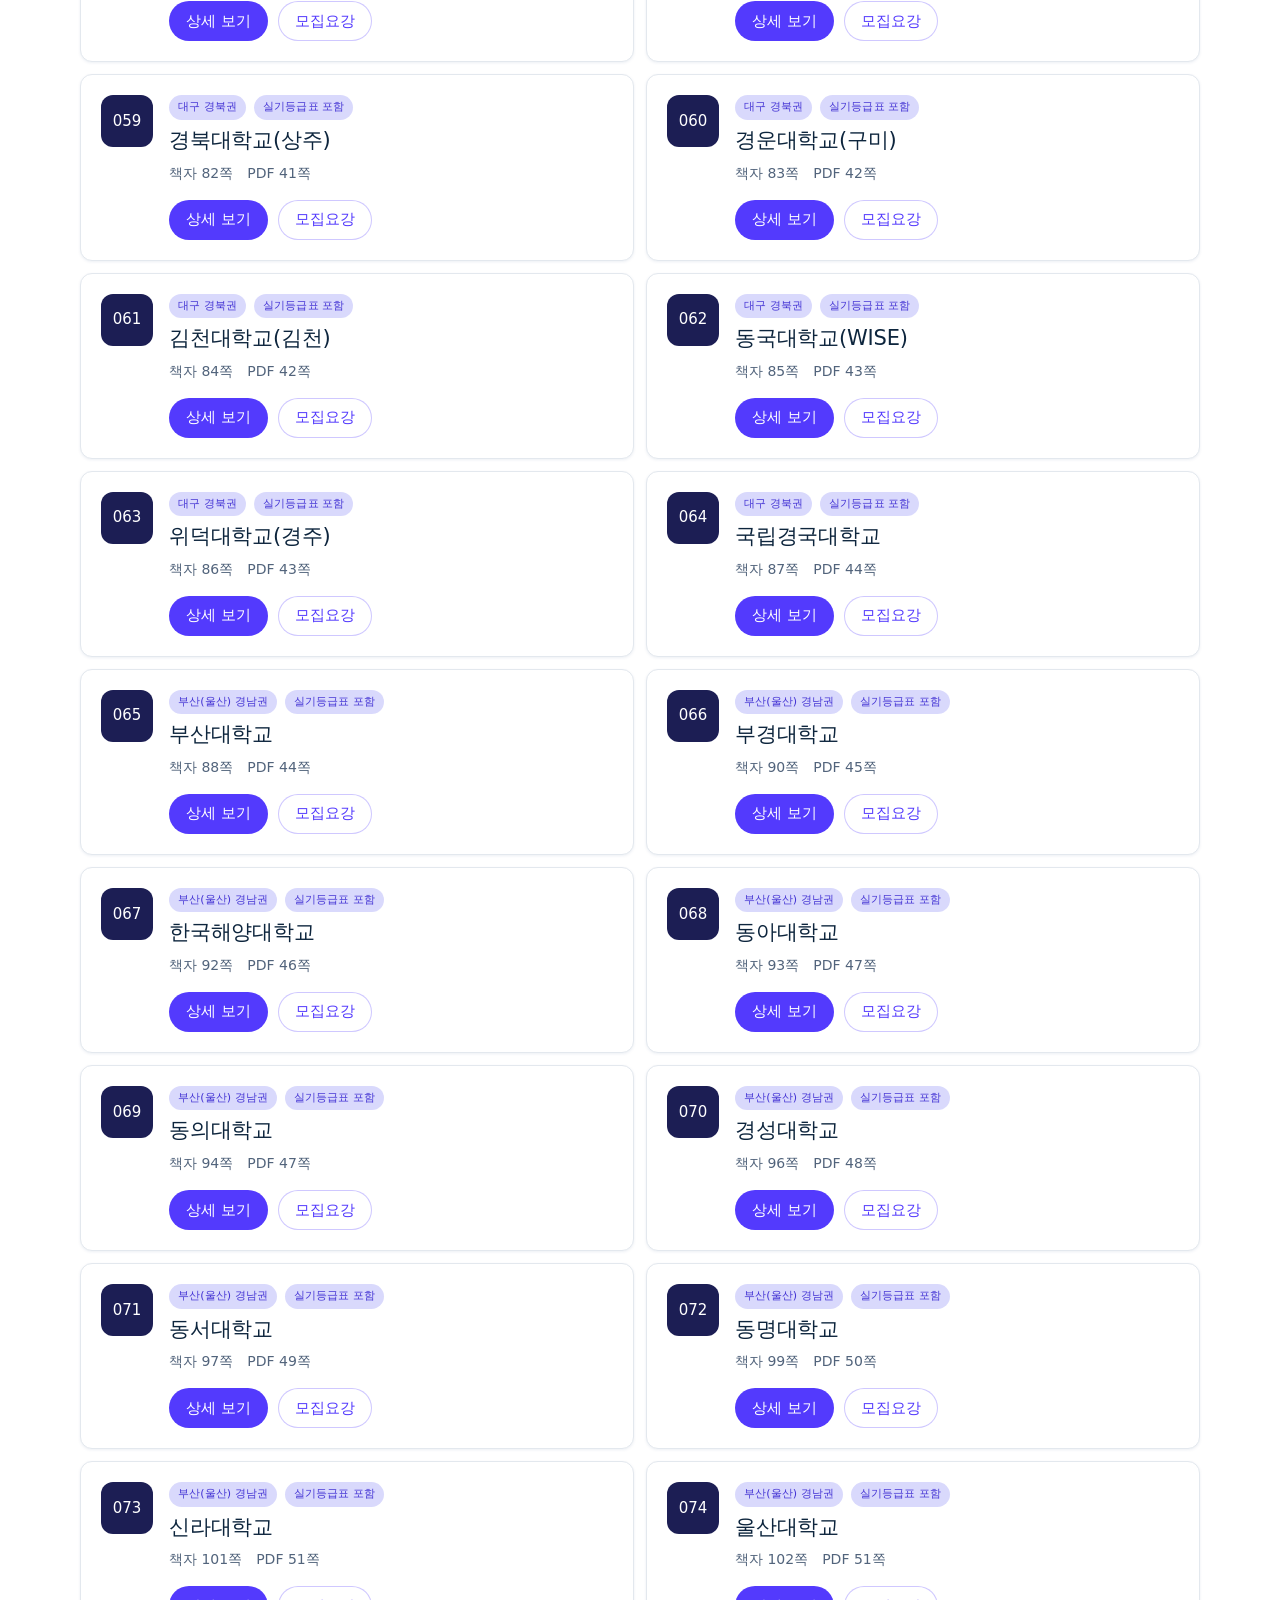
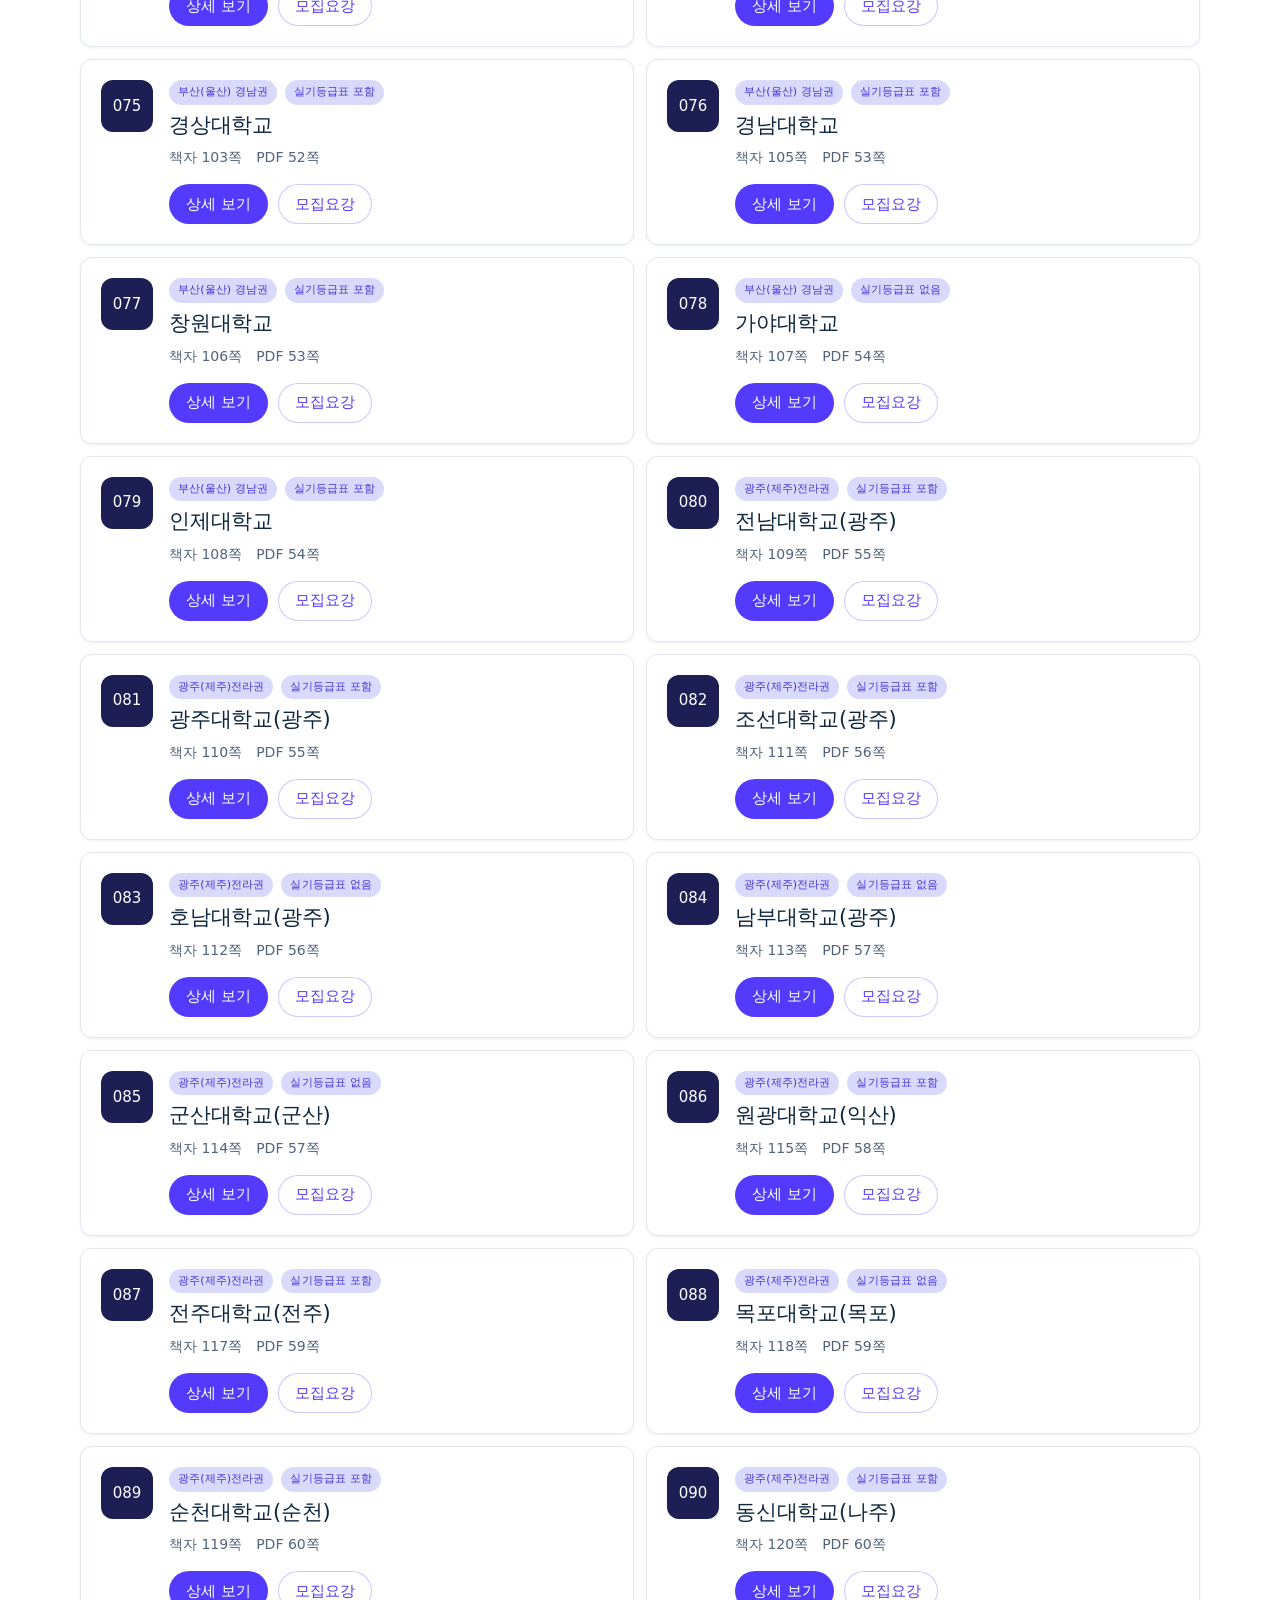
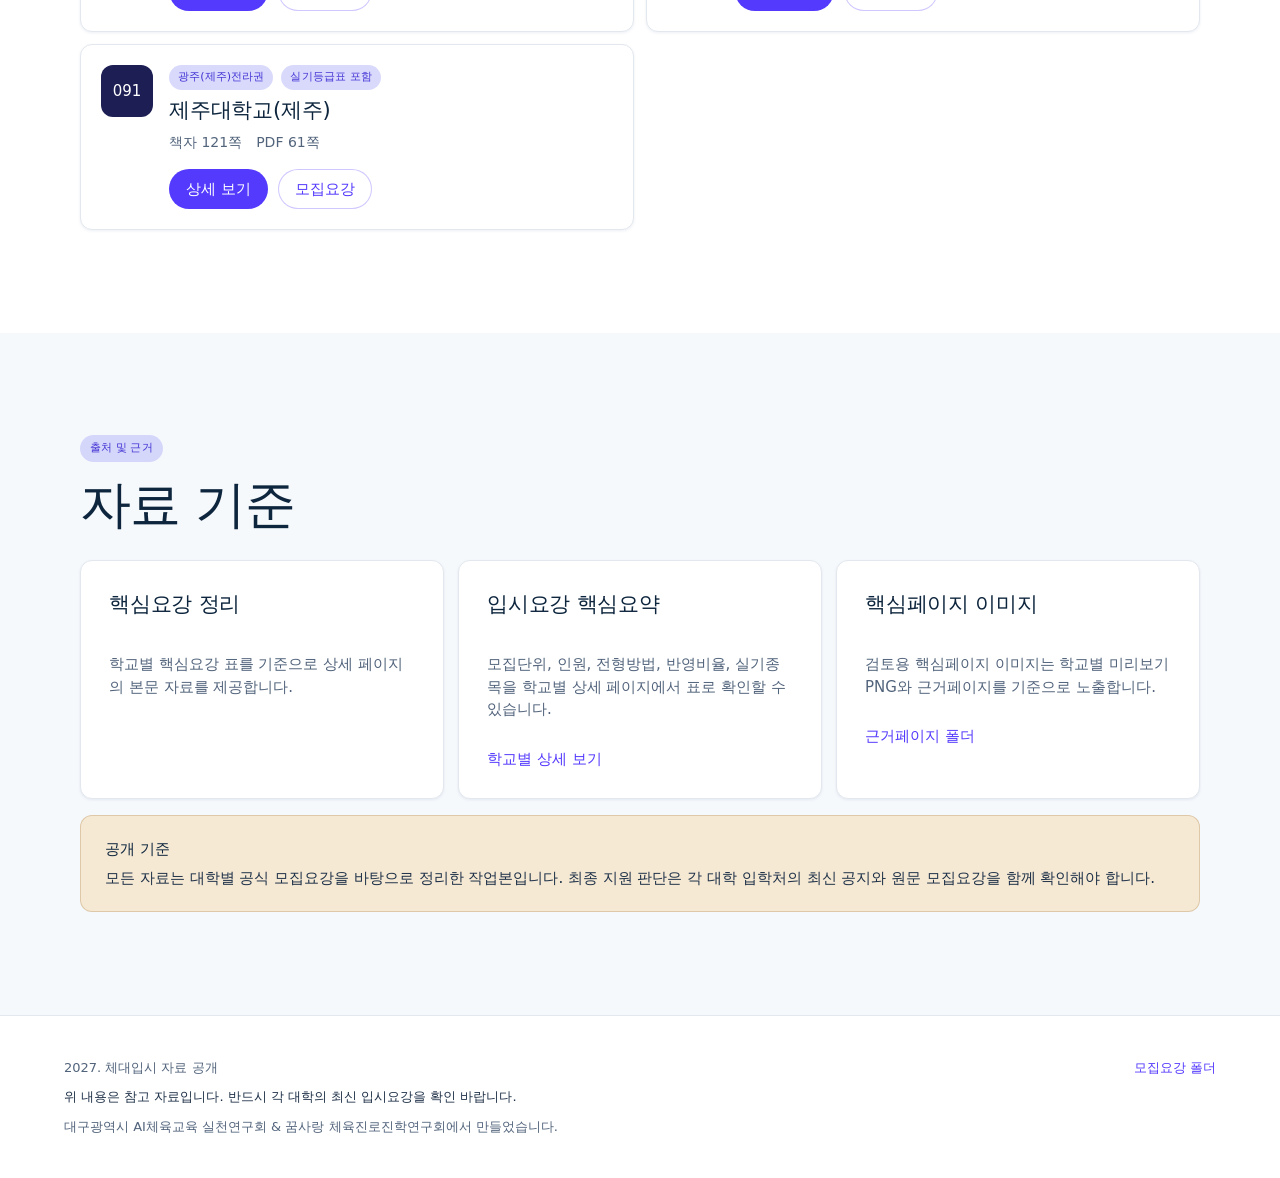
==== commit 24f230ec: "Add footer disclaimer and credits" ====
--- a/index.html
+++ b/index.html
@@ -83,8 +83,12 @@
     </main>
 
     <footer class="site-footer">
-      <span>2027. 체대입시 자료 공개</span>
-      <a href="https://drive.google.com/drive/folders/1YBAmYzD38pFDZ4QKXSJKTdGOtK_-jMuy?usp=drive_link" target="_blank" rel="noreferrer">모집요강 폴더</a>
+      <div class="footer-main">
+        <span>2027. 체대입시 자료 공개</span>
+        <a href="https://drive.google.com/drive/folders/1YBAmYzD38pFDZ4QKXSJKTdGOtK_-jMuy?usp=drive_link" target="_blank" rel="noreferrer">모집요강 폴더</a>
+      </div>
+      <p class="footer-warning">위 내용은 참고 자료입니다. 반드시 각 대학의 최신 입시요강을 확인 바랍니다.</p>
+      <p class="footer-credit">대구광역시 AI체육교육 실천연구회 &amp; 꿈사랑 체육진로진학연구회에서 만들었습니다.</p>
     </footer>
 
     <script src="school-data.js?v=draft-ver1-20260626"></script>
--- a/styles.css
+++ b/styles.css
@@ -833,14 +833,28 @@
 }
 
 .site-footer {
-  display: flex;
-  justify-content: space-between;
-  gap: 16px;
+  display: grid;
+  gap: 10px;
   padding: 42px clamp(20px, 5vw, 80px);
   border-top: 1px solid var(--line);
   color: var(--muted);
   font-size: 13px;
   font-weight: 400;
+}
+
+.footer-main {
+  display: flex;
+  justify-content: space-between;
+  gap: 16px;
+}
+
+.footer-warning,
+.footer-credit {
+  margin: 0;
+}
+
+.footer-warning {
+  color: var(--ink-secondary);
 }
 
 @media (max-width: 980px) {
@@ -960,6 +974,10 @@
   }
 
   .site-footer {
+    gap: 12px;
+  }
+
+  .footer-main {
     flex-direction: column;
   }
 }
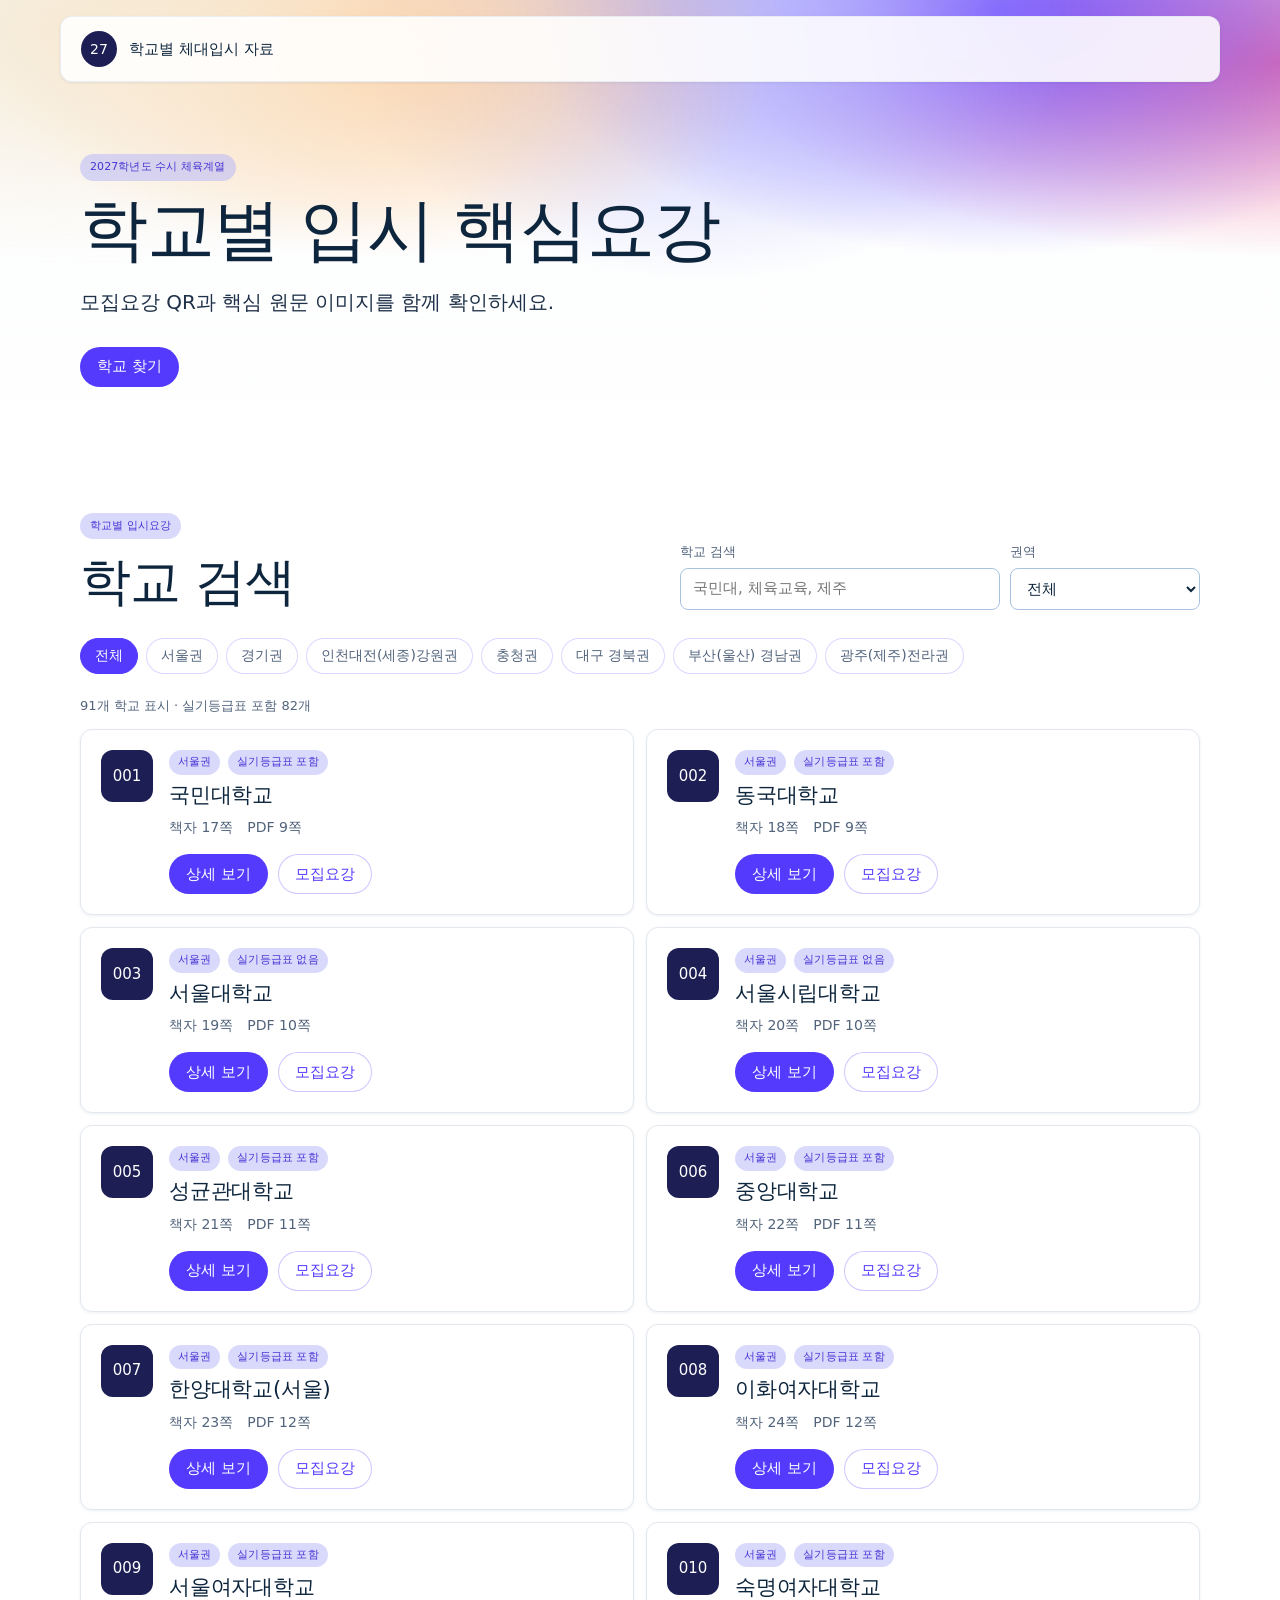
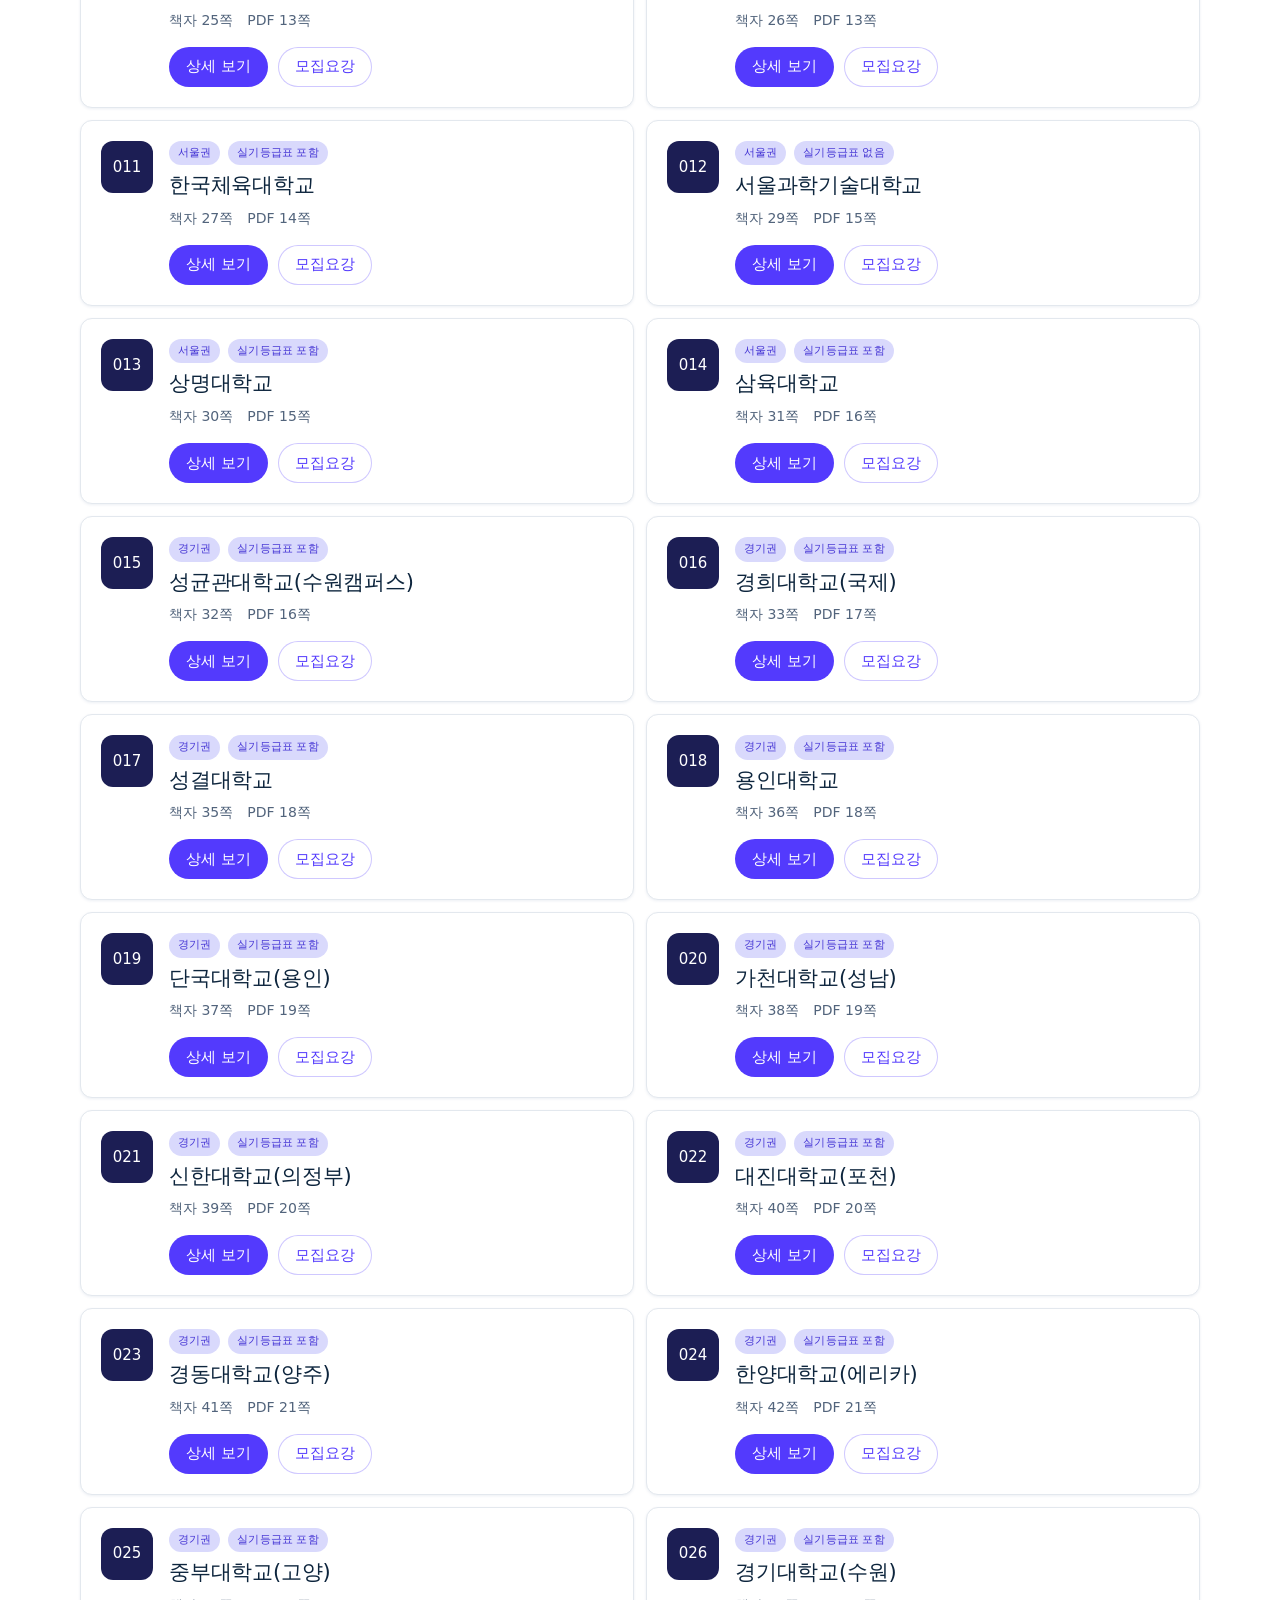
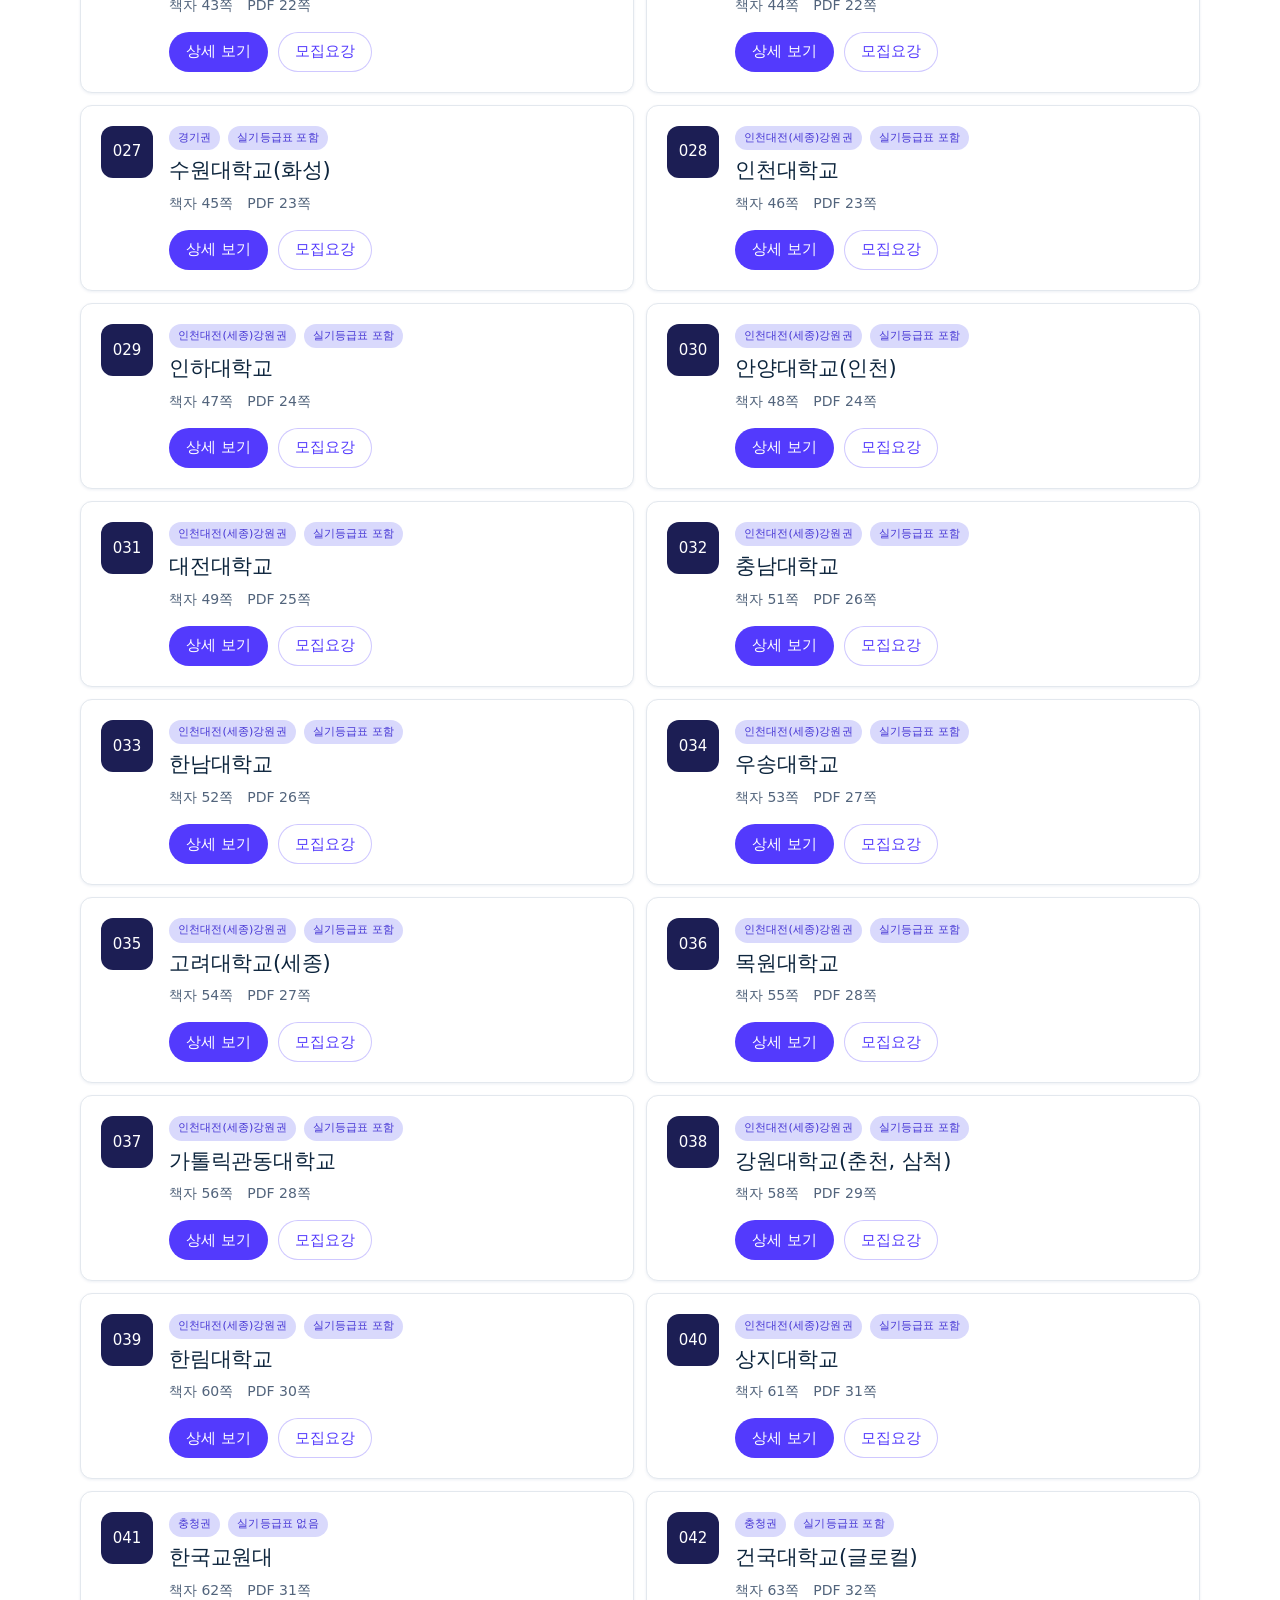
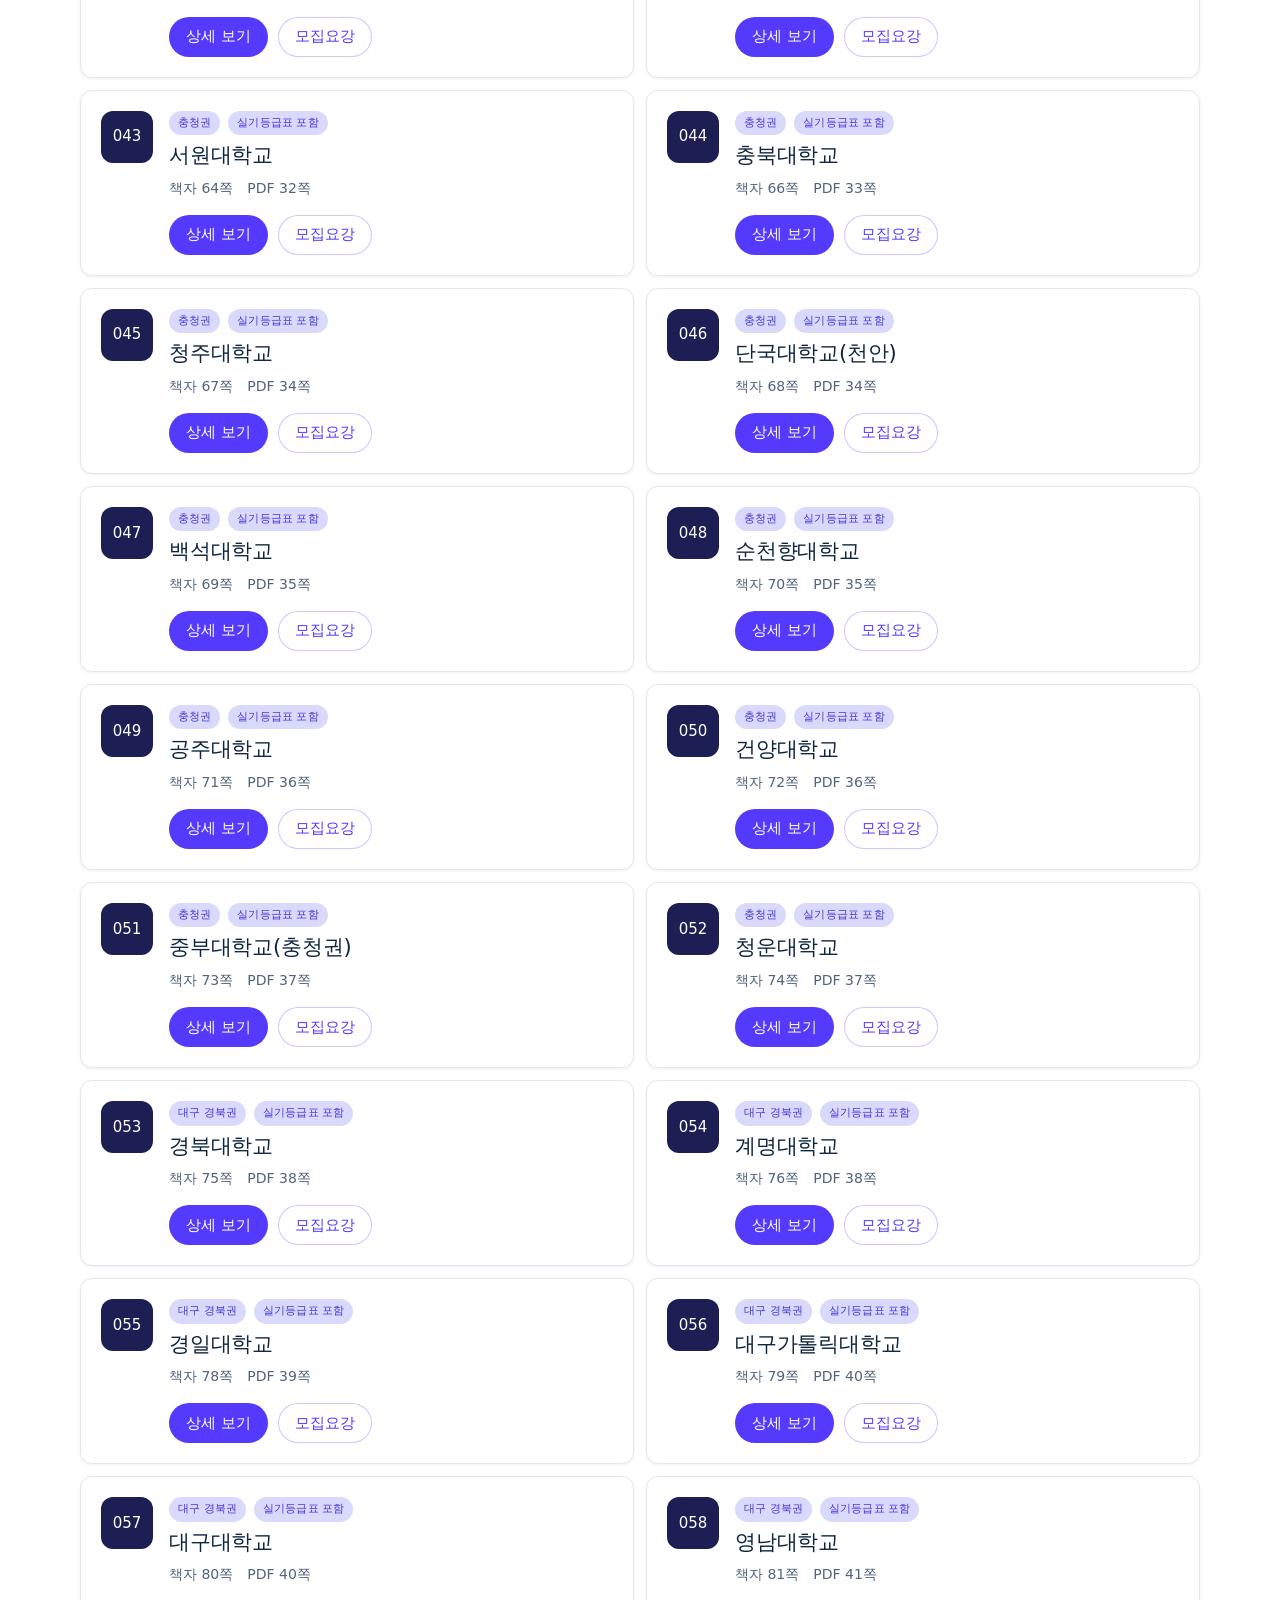
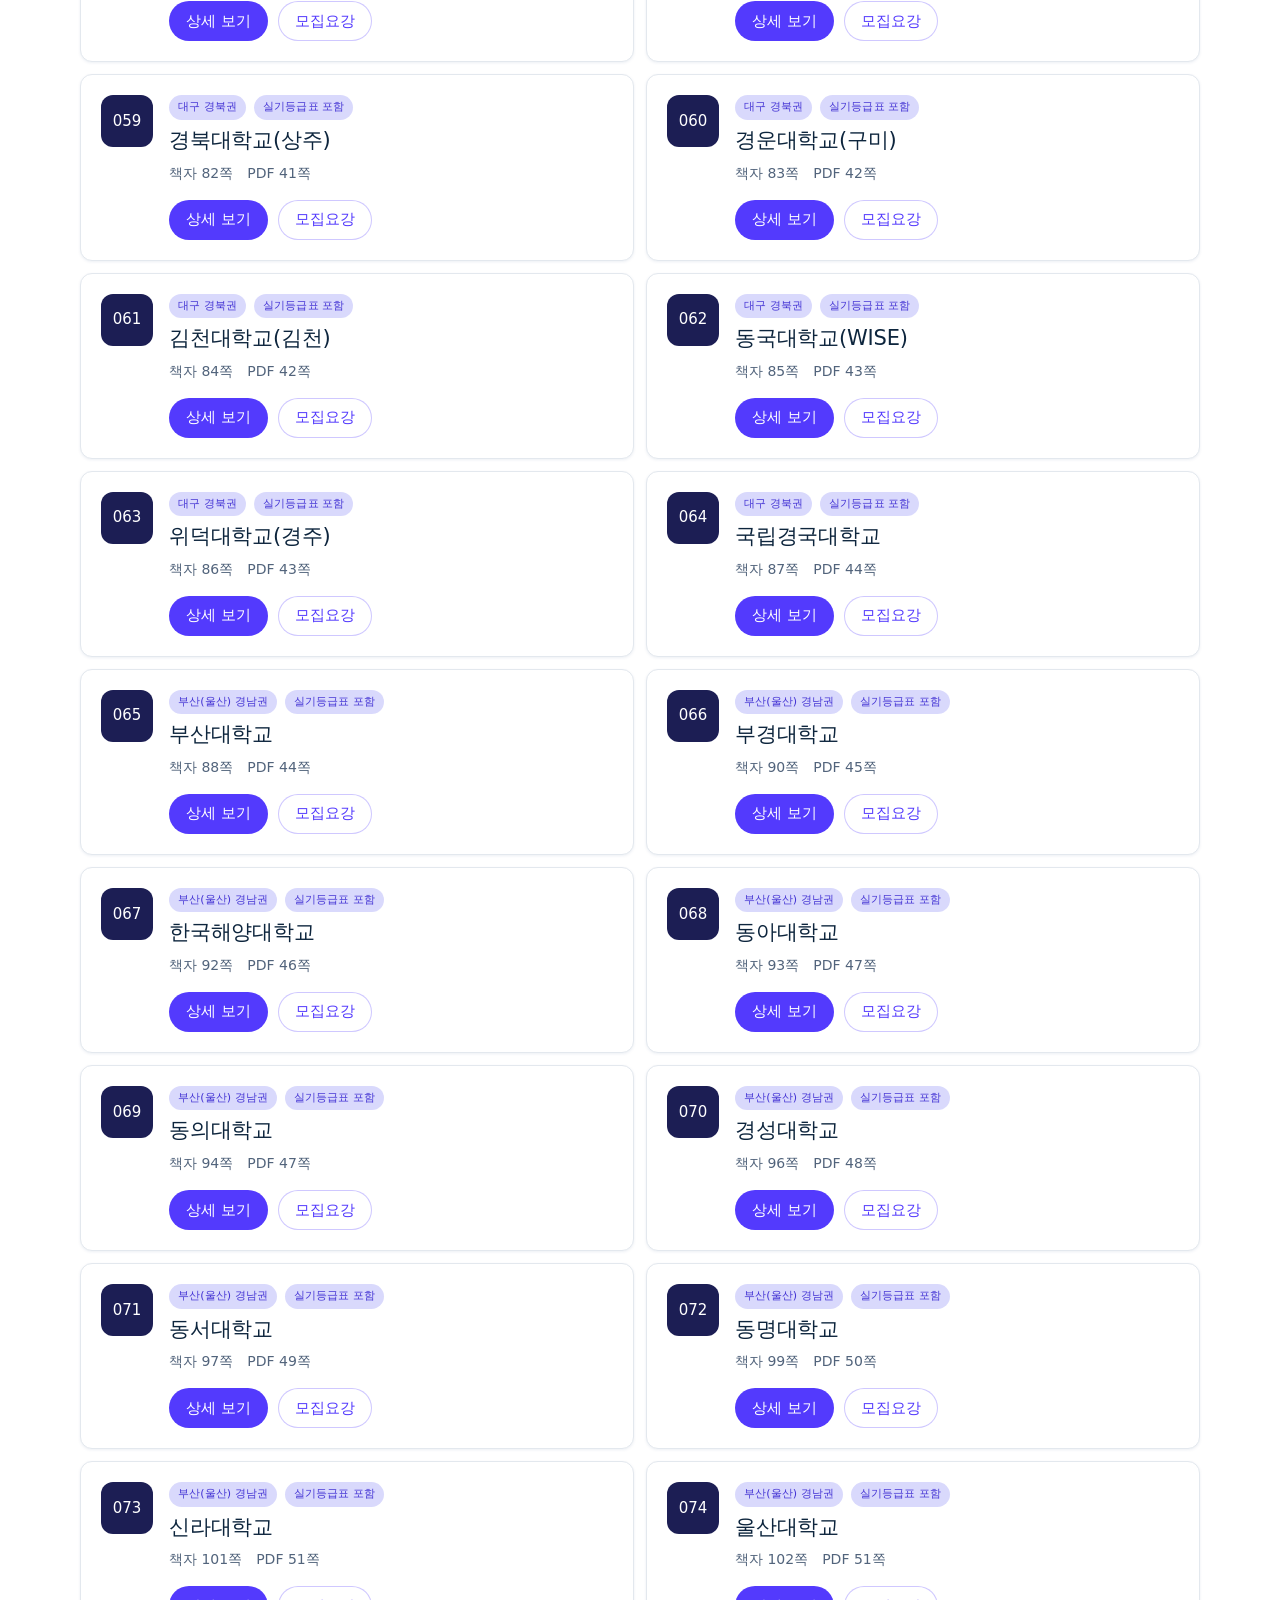
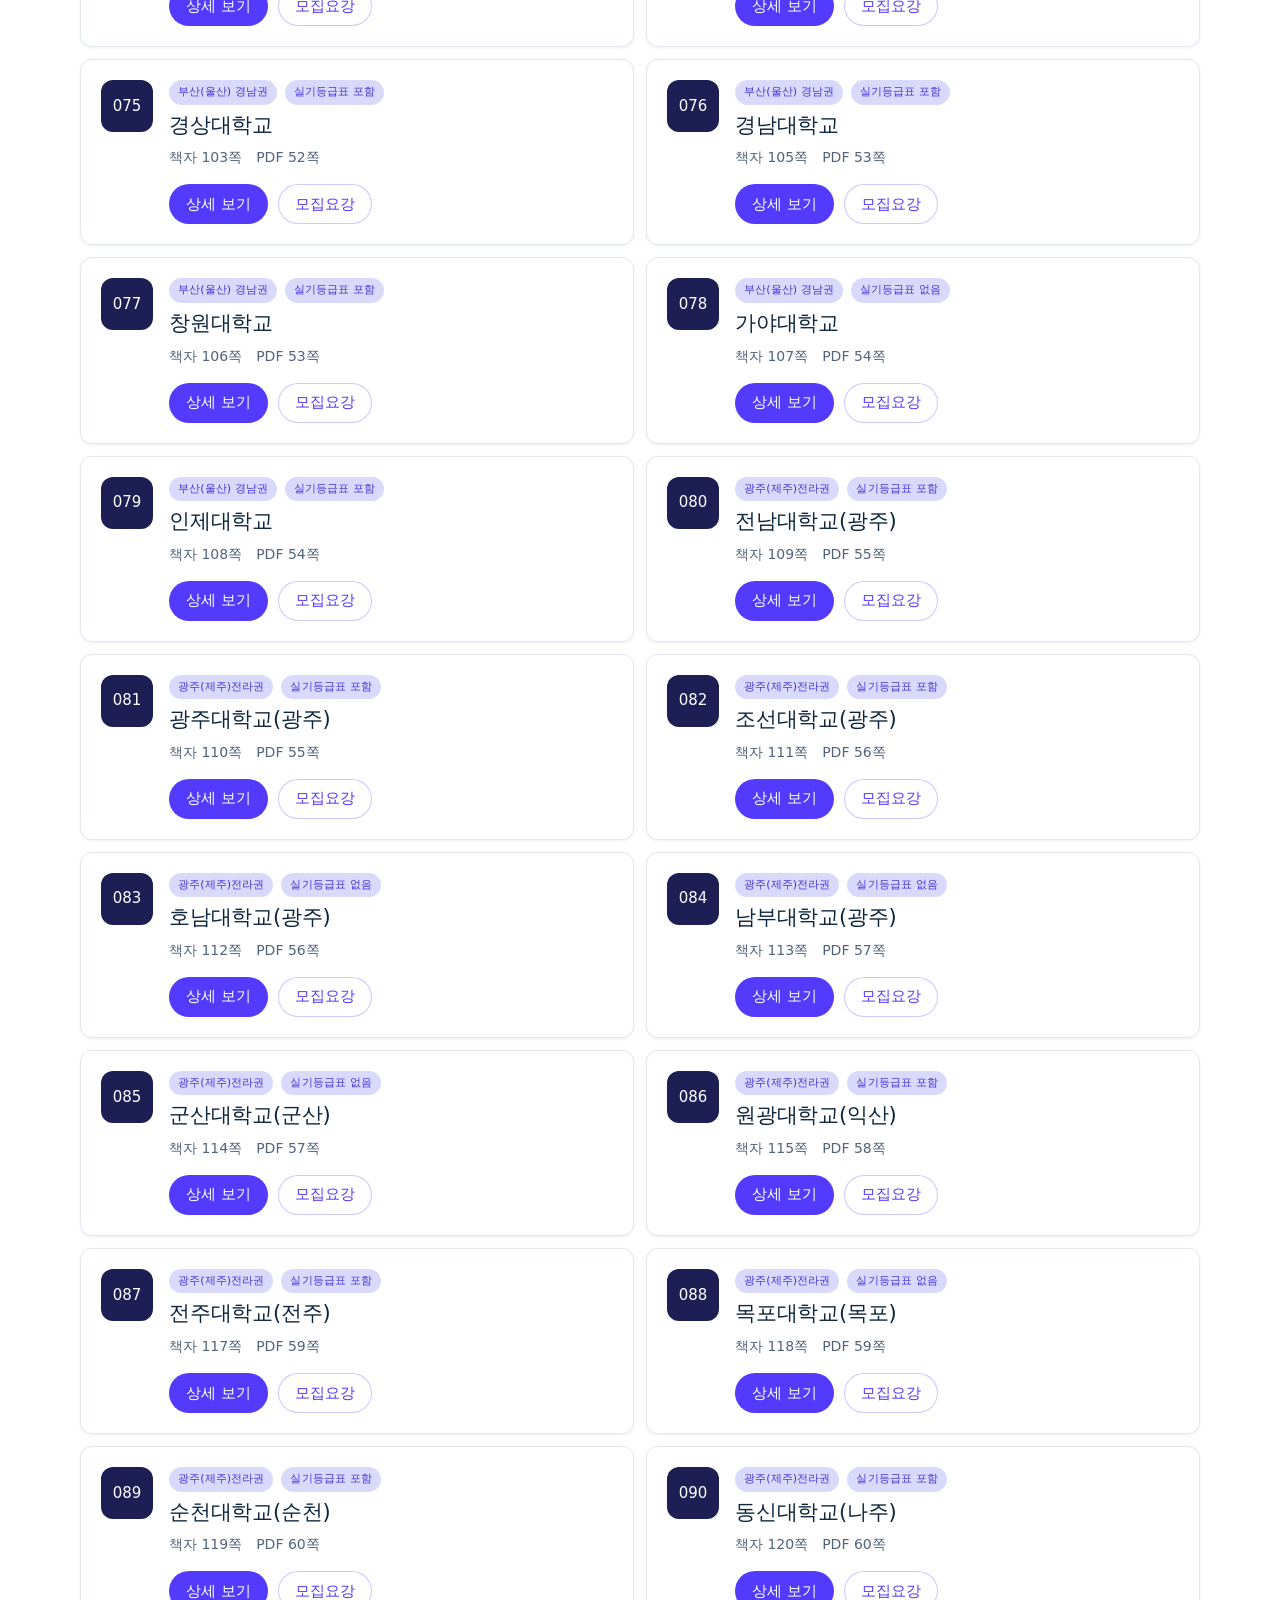
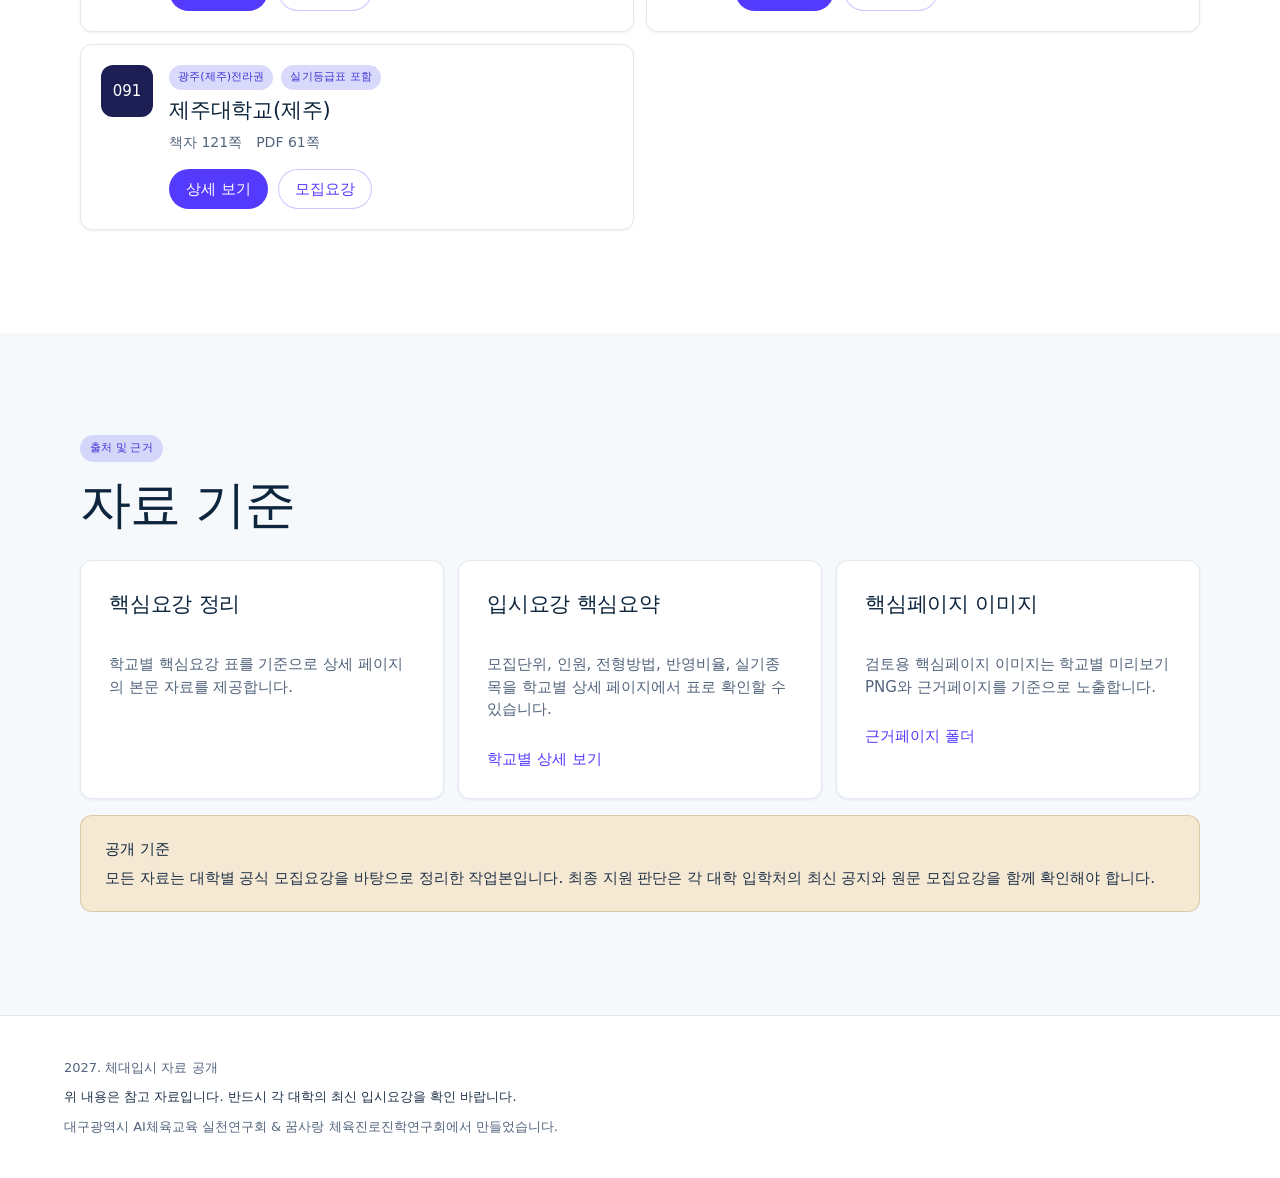
==== commit bf3fa7c6: "Remove guide folder footer link" ====
--- a/index.html
+++ b/index.html
@@ -85,7 +85,6 @@
     <footer class="site-footer">
       <div class="footer-main">
         <span>2027. 체대입시 자료 공개</span>
-        <a href="https://drive.google.com/drive/folders/1YBAmYzD38pFDZ4QKXSJKTdGOtK_-jMuy?usp=drive_link" target="_blank" rel="noreferrer">모집요강 폴더</a>
       </div>
       <p class="footer-warning">위 내용은 참고 자료입니다. 반드시 각 대학의 최신 입시요강을 확인 바랍니다.</p>
       <p class="footer-credit">대구광역시 AI체육교육 실천연구회 &amp; 꿈사랑 체육진로진학연구회에서 만들었습니다.</p>
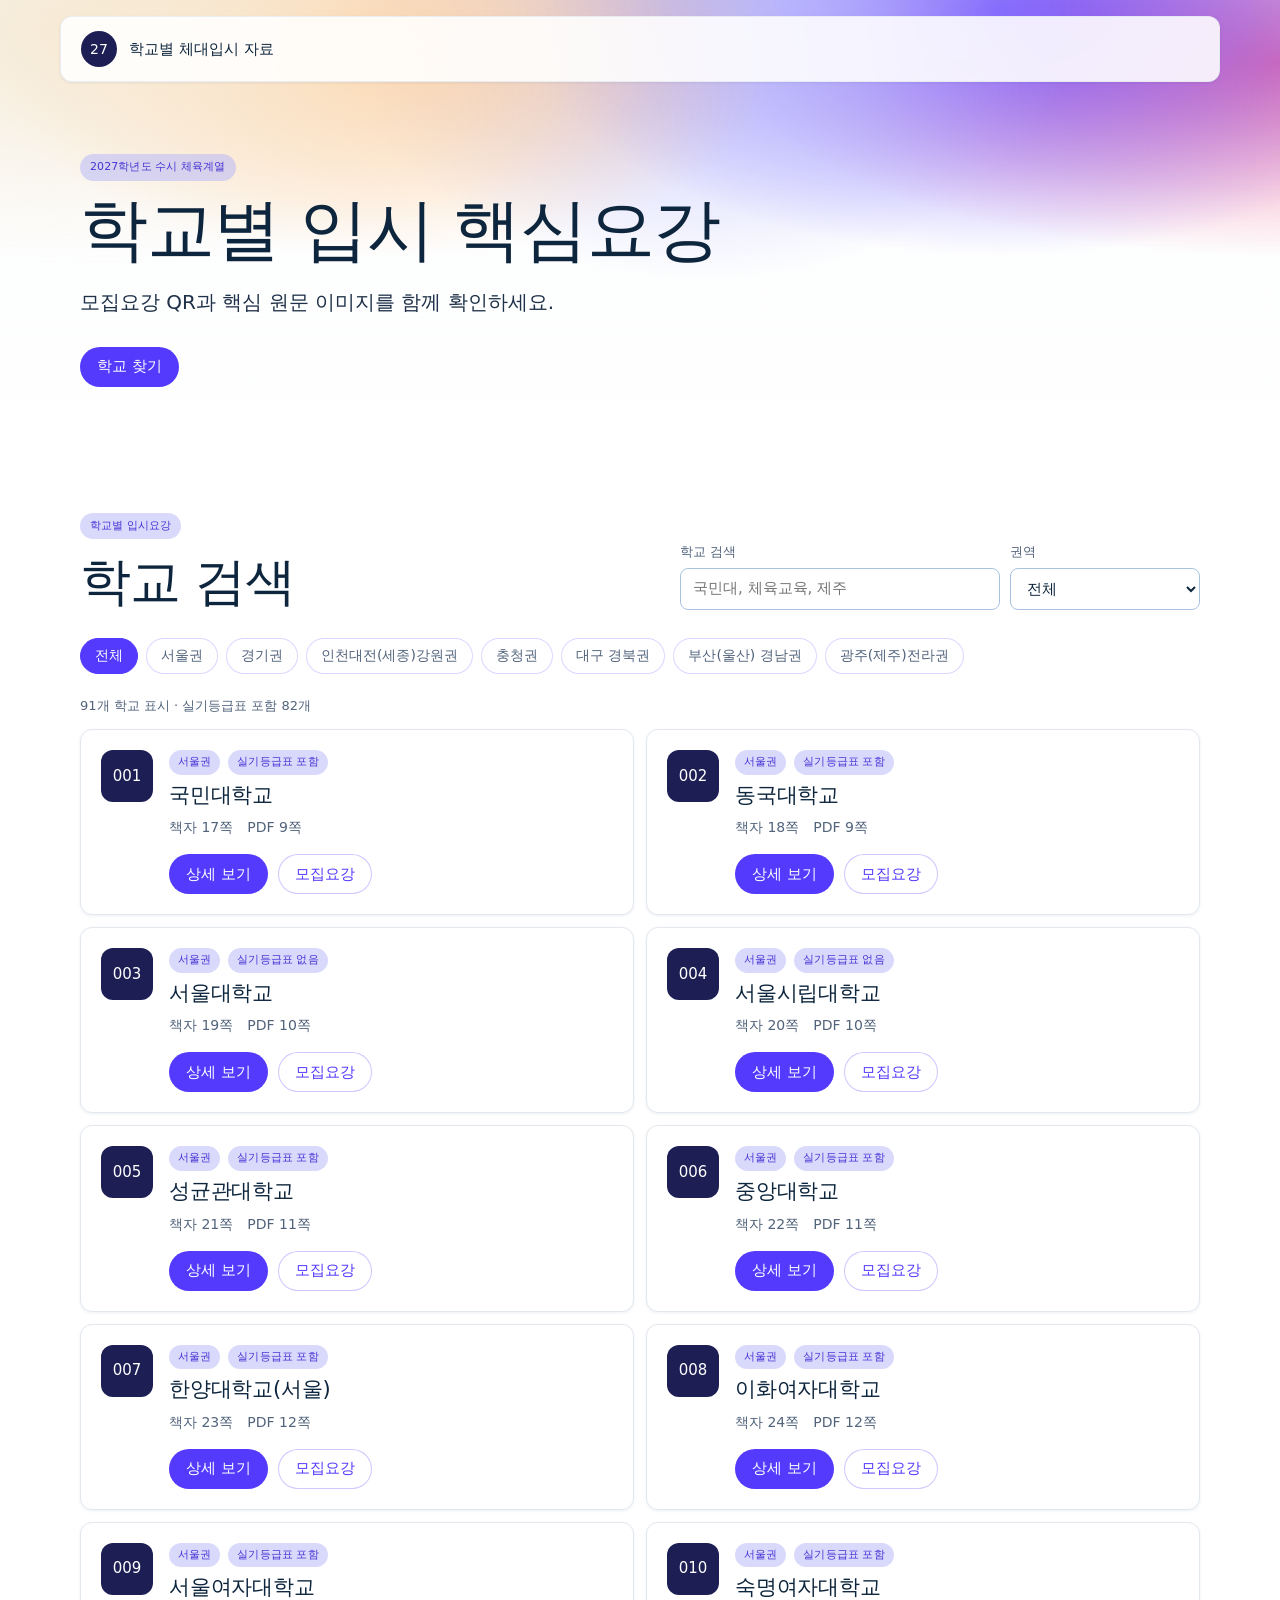
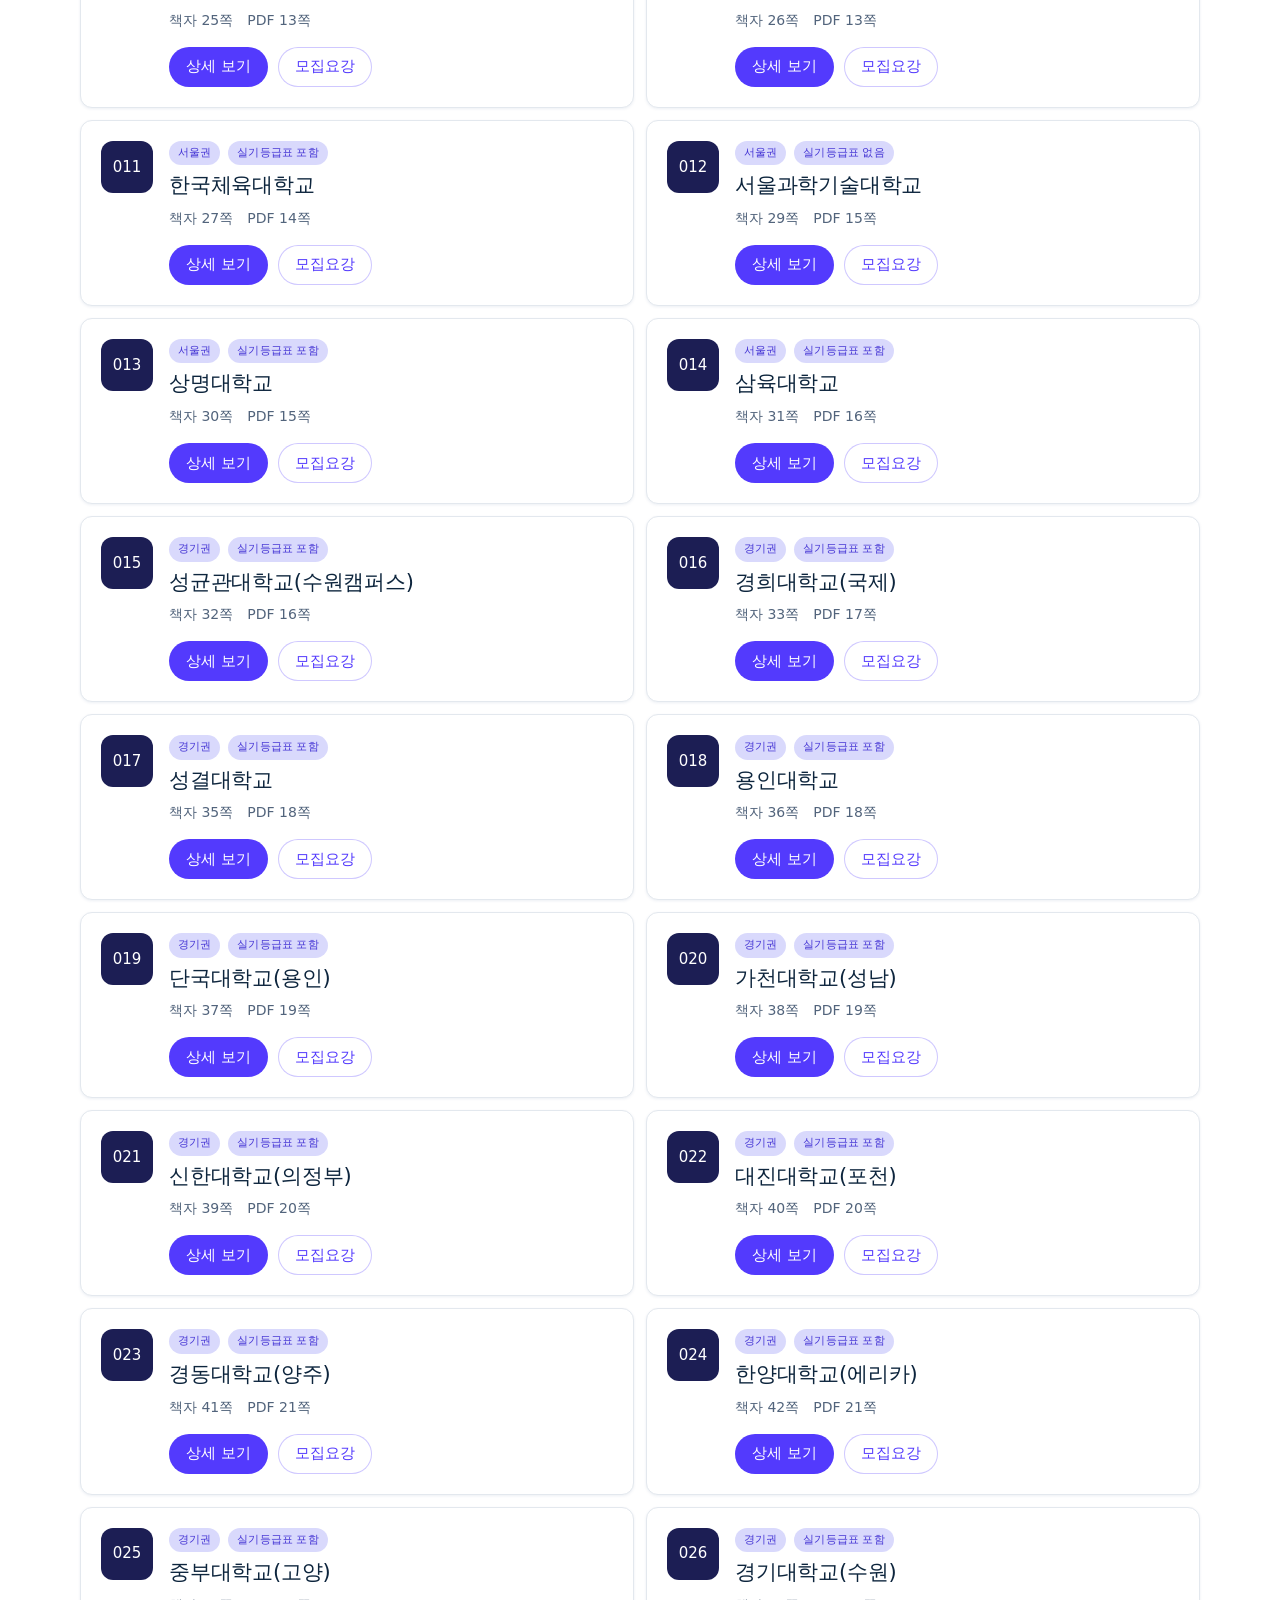
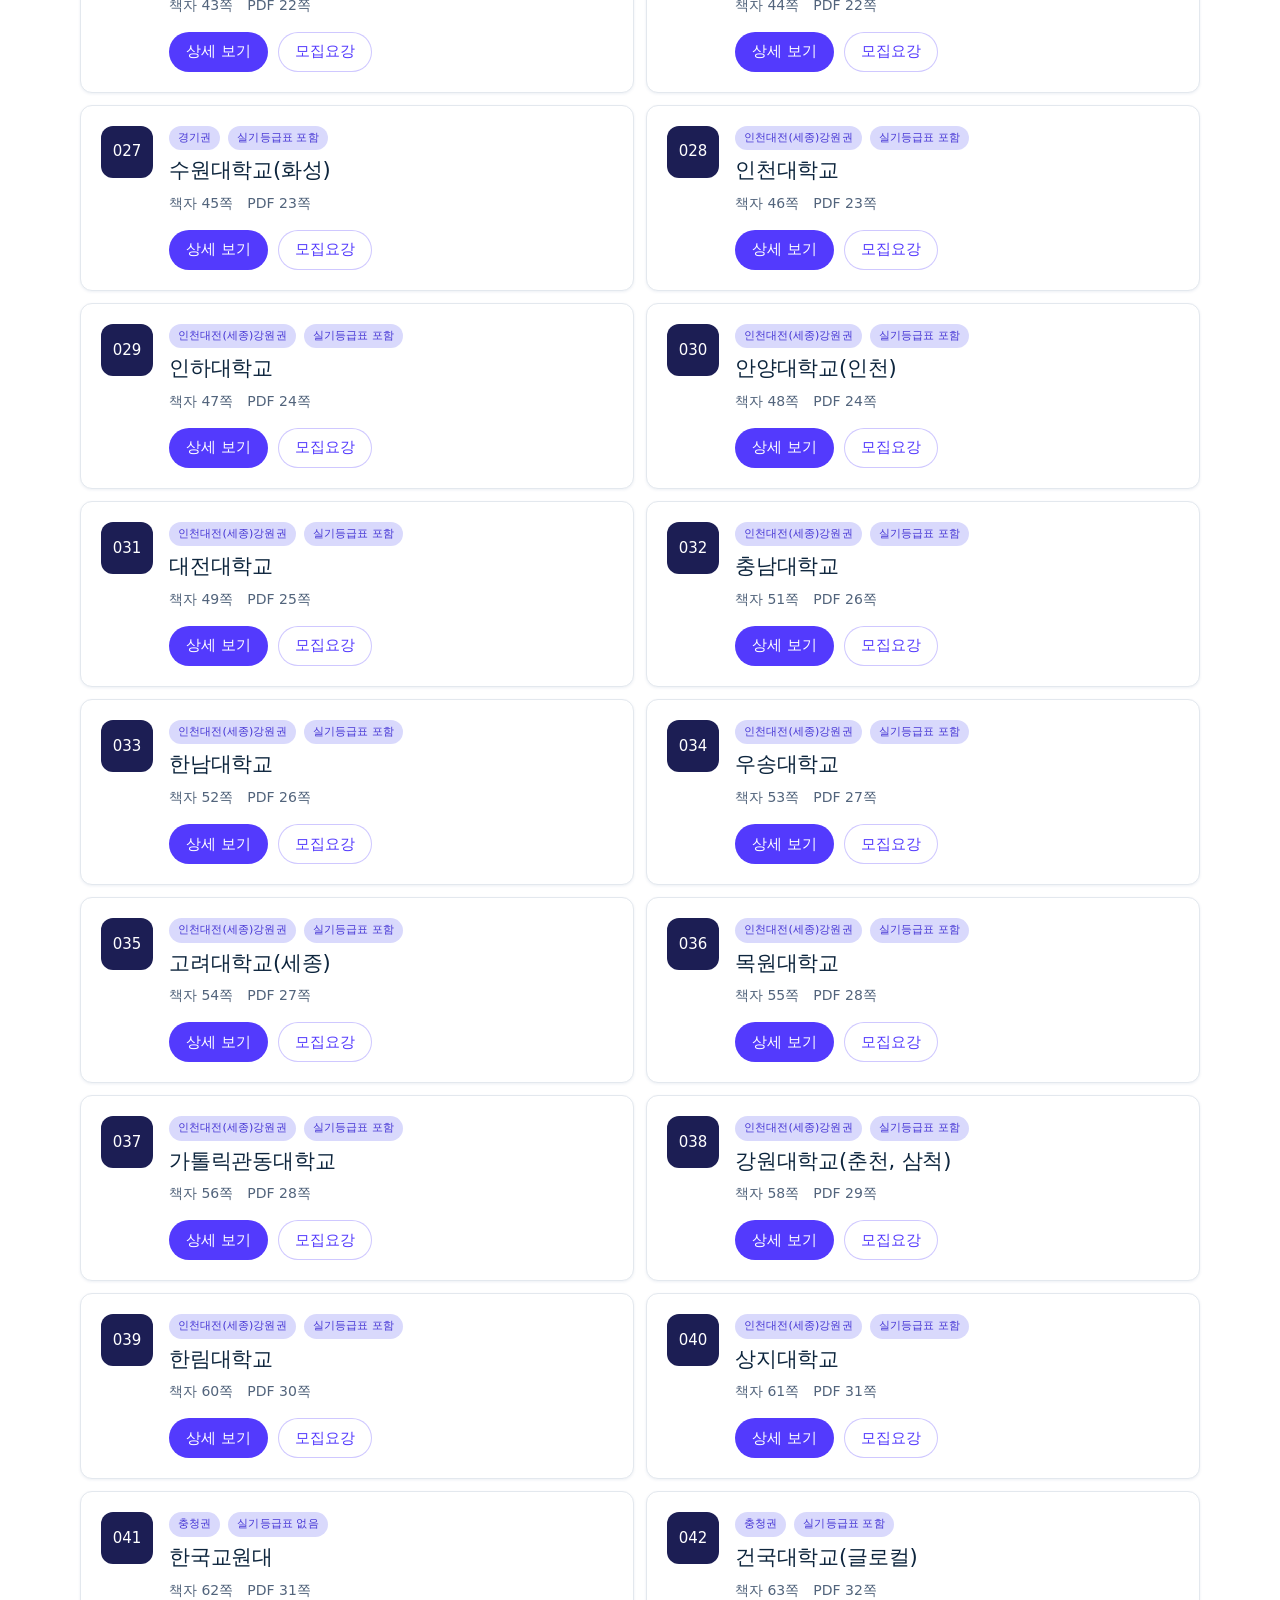
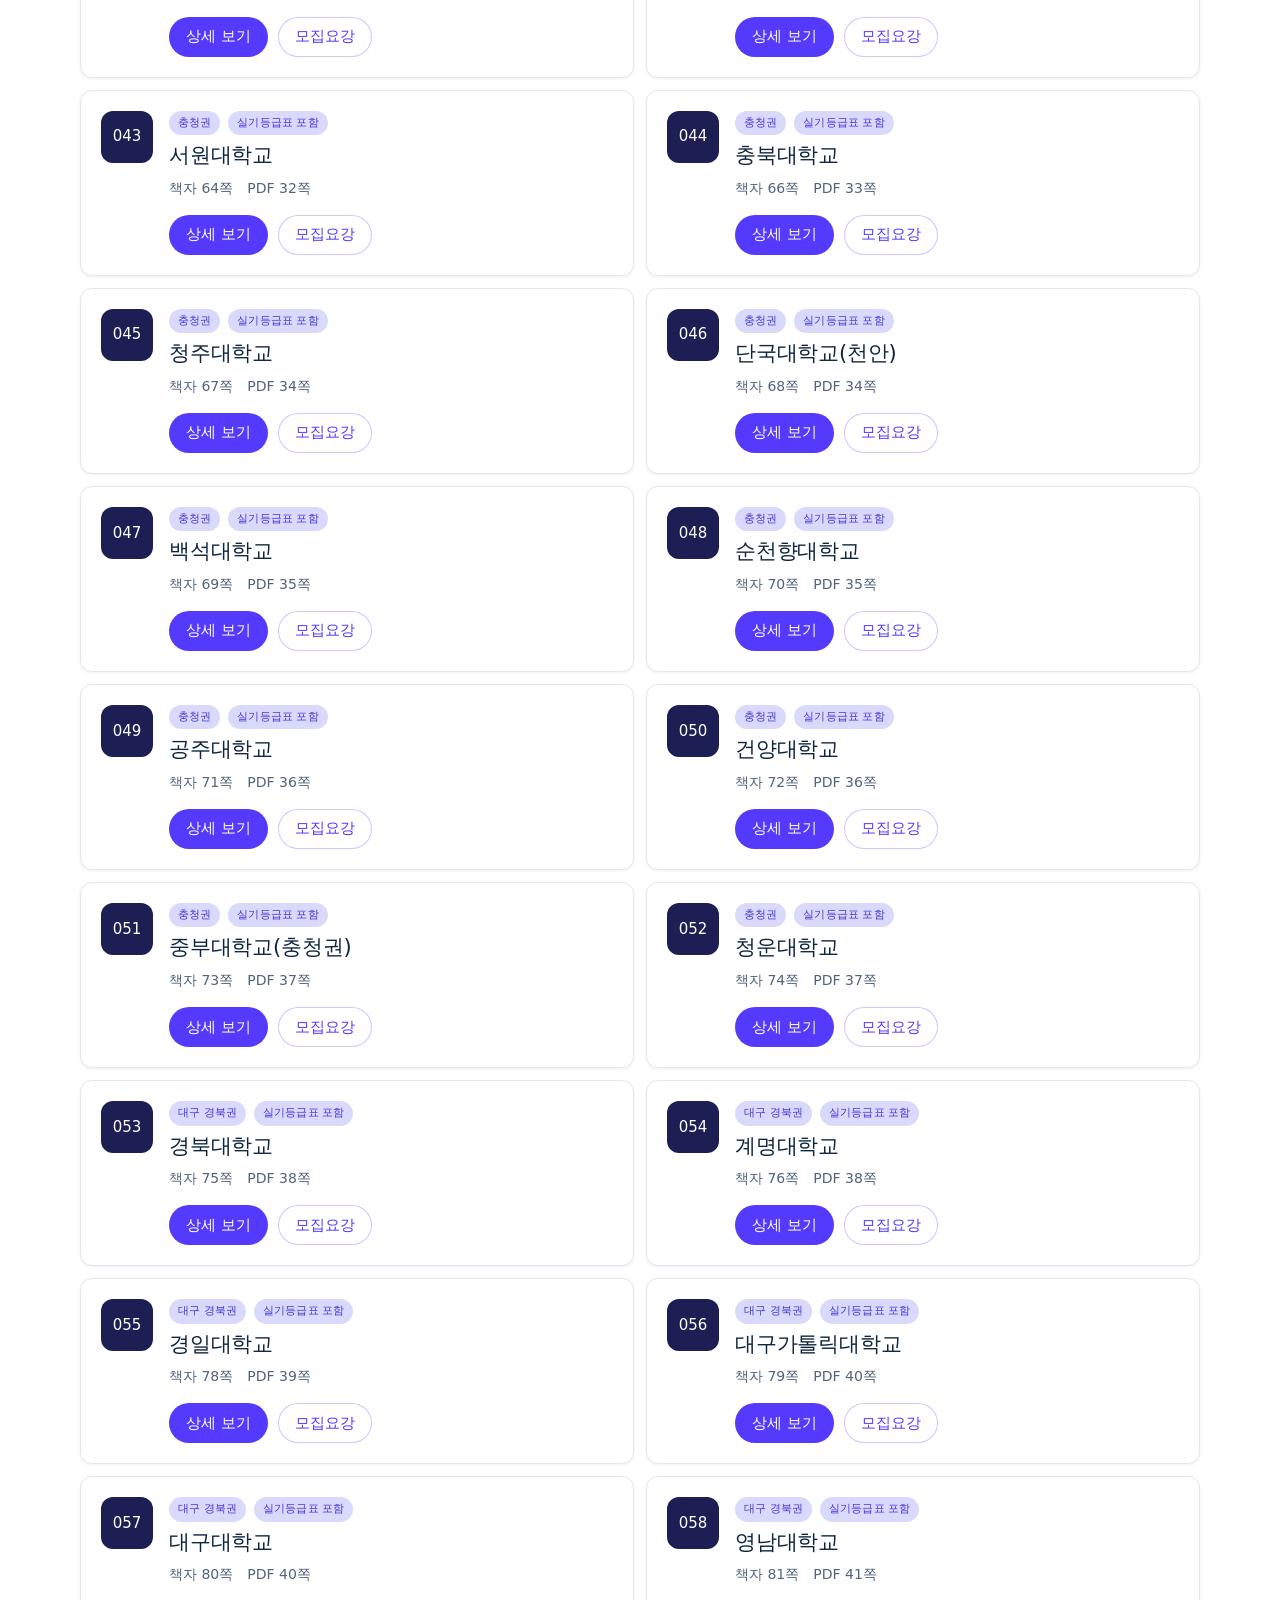
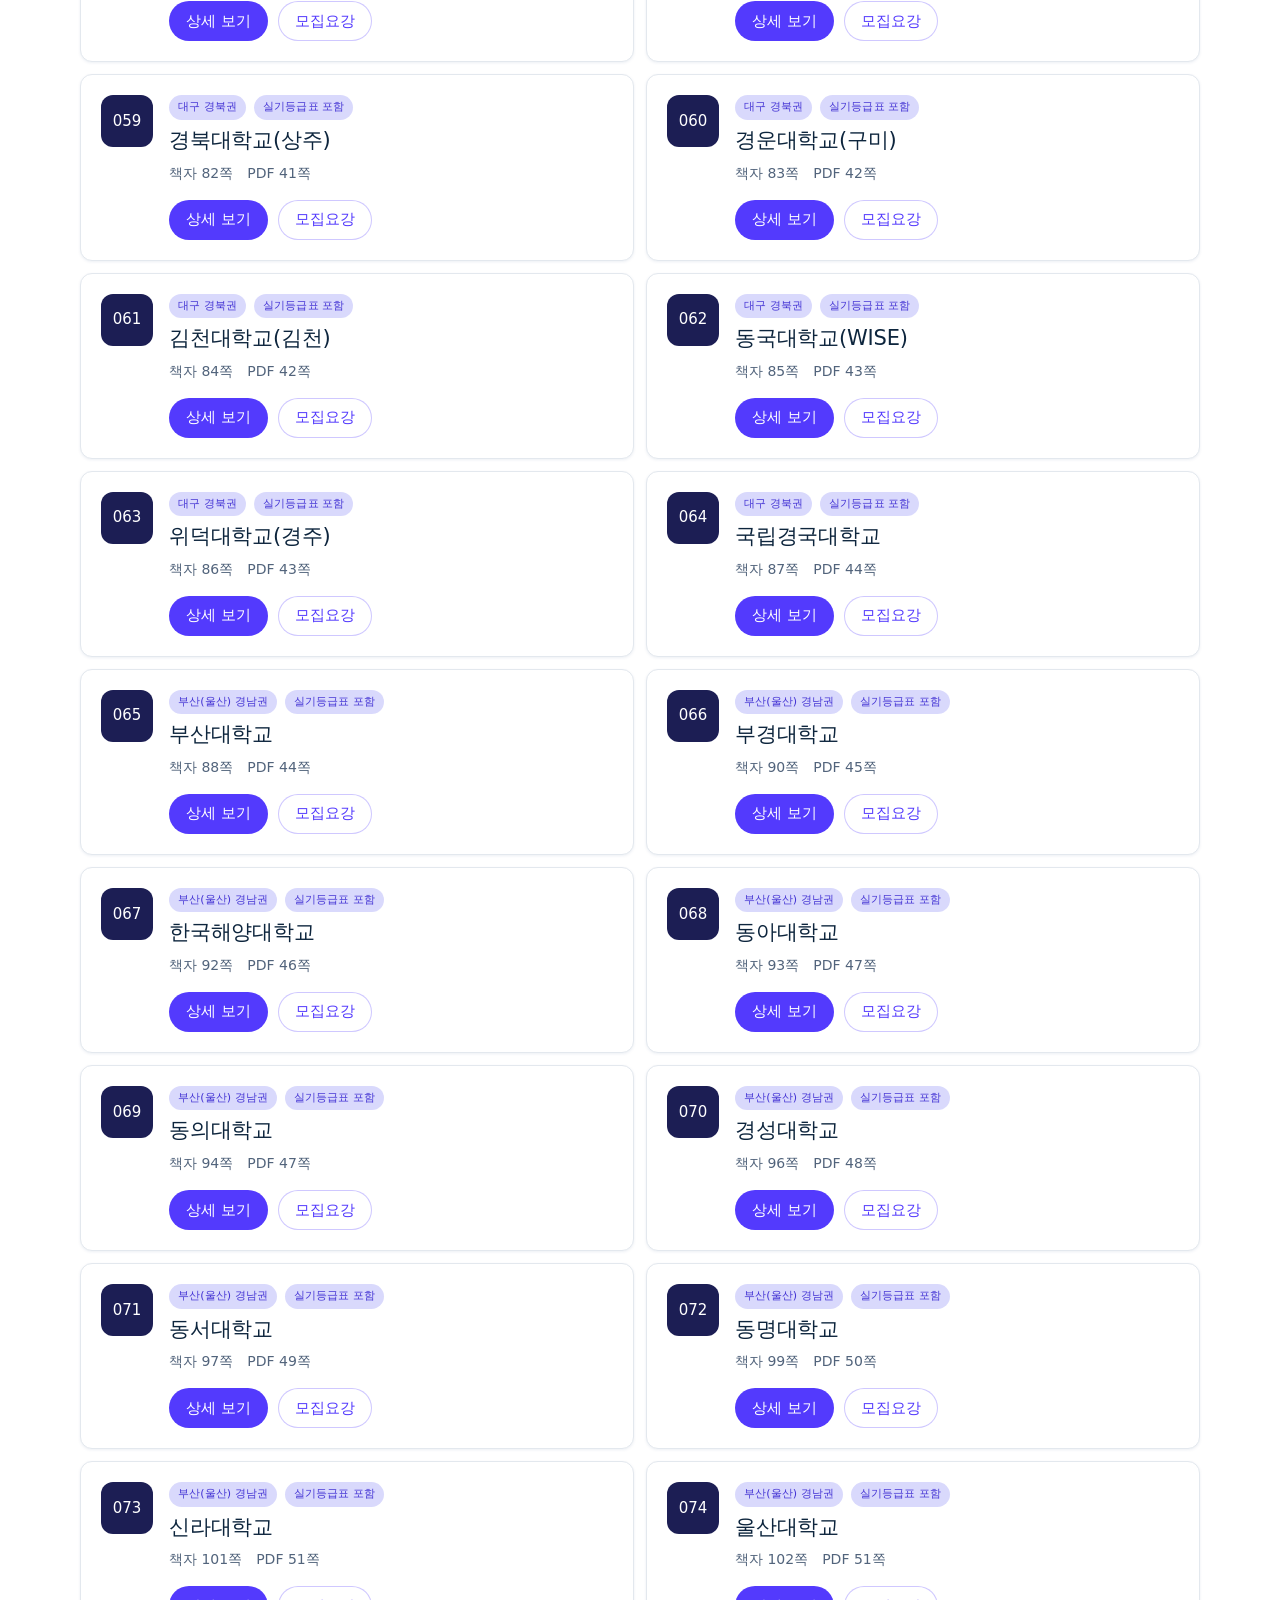
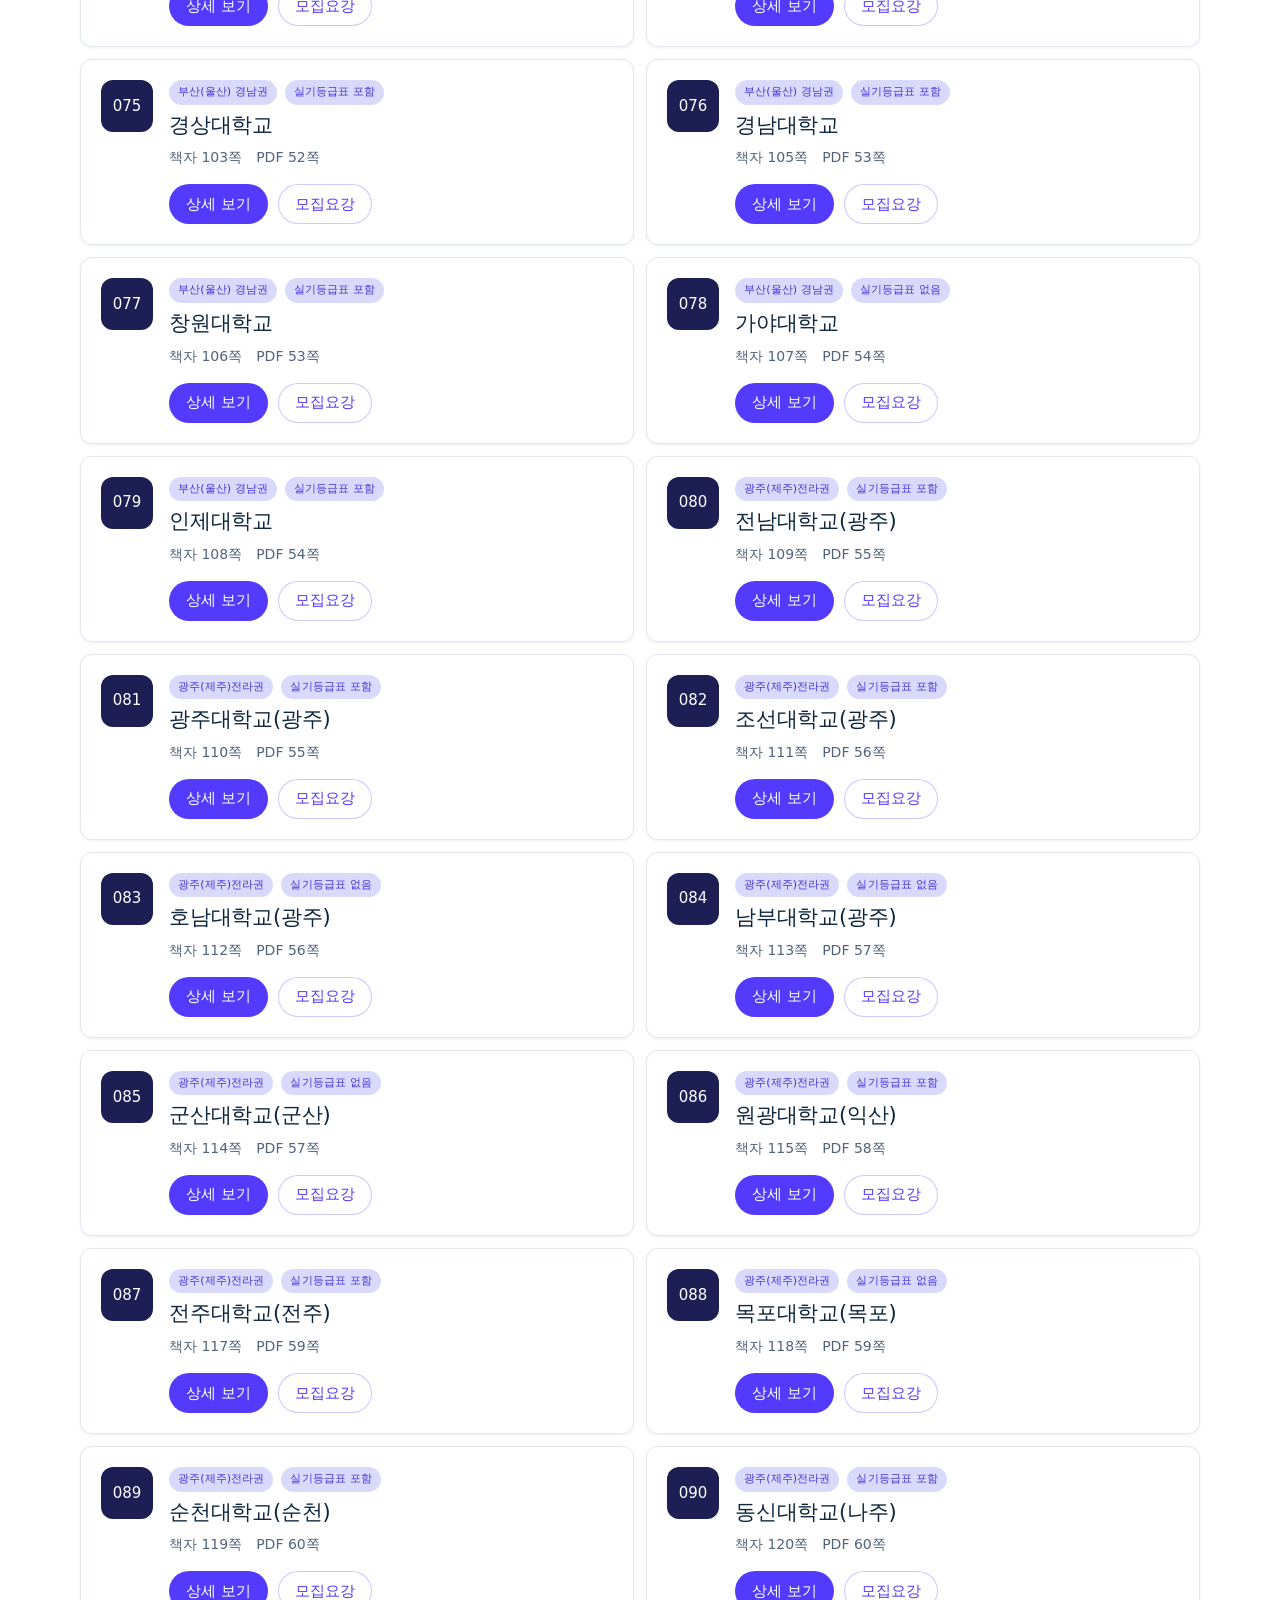
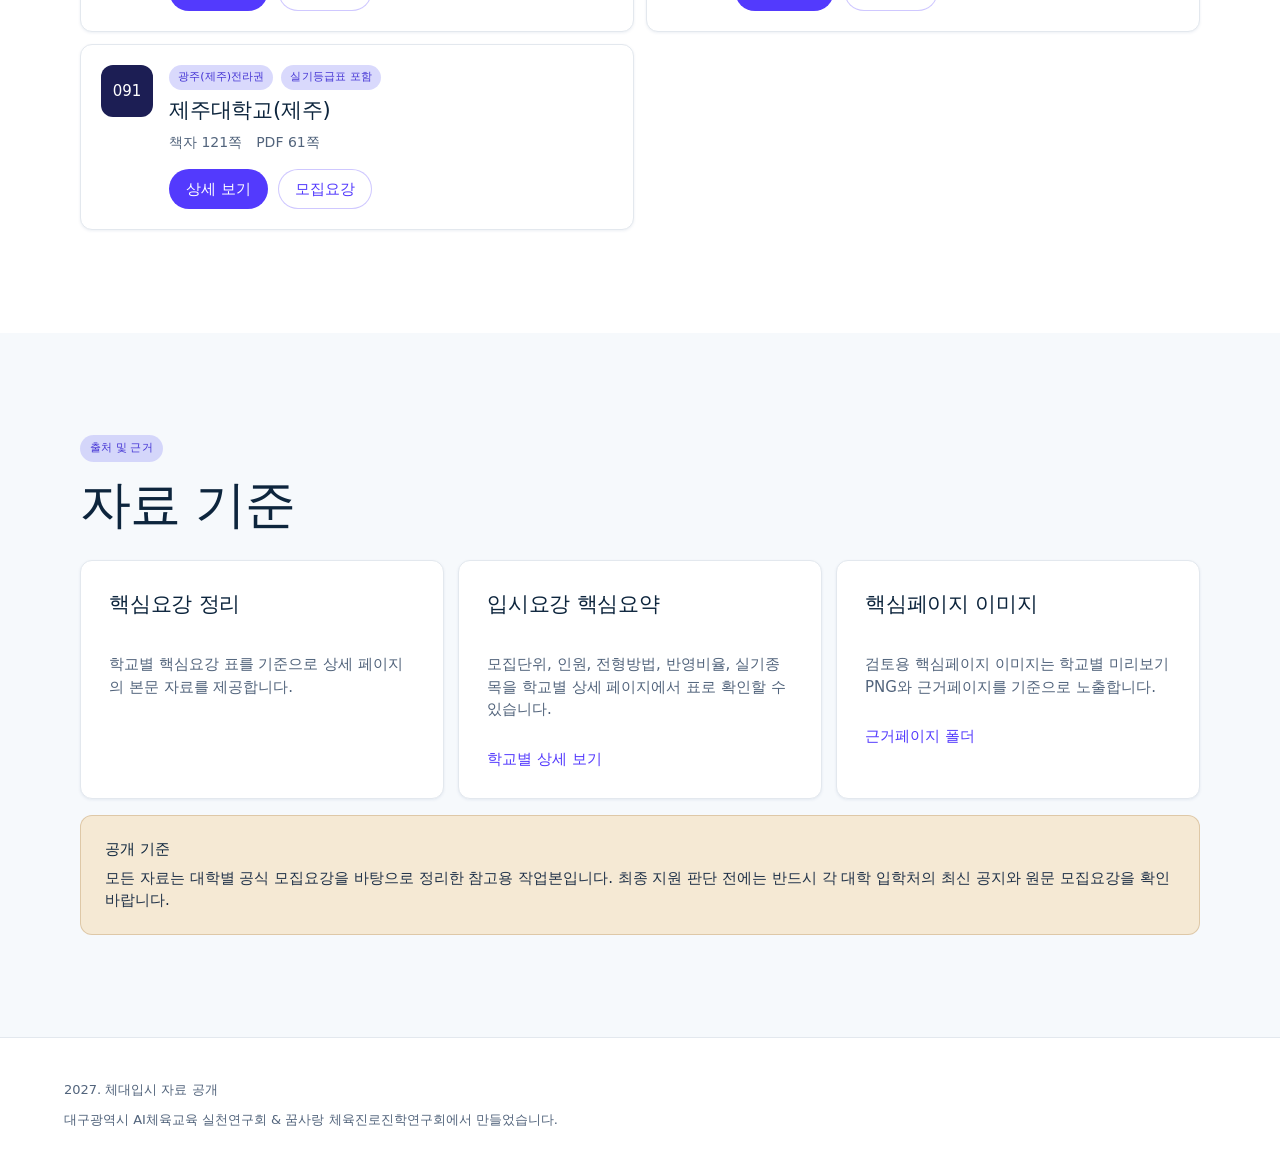
==== commit d0c1d812: "Merge duplicate disclaimer text" ====
--- a/index.html
+++ b/index.html
@@ -77,7 +77,7 @@
         </div>
         <div class="notice">
           <strong>공개 기준</strong>
-          <p>모든 자료는 대학별 공식 모집요강을 바탕으로 정리한 작업본입니다. 최종 지원 판단은 각 대학 입학처의 최신 공지와 원문 모집요강을 함께 확인해야 합니다.</p>
+          <p>모든 자료는 대학별 공식 모집요강을 바탕으로 정리한 참고용 작업본입니다. 최종 지원 판단 전에는 반드시 각 대학 입학처의 최신 공지와 원문 모집요강을 확인 바랍니다.</p>
         </div>
       </section>
     </main>
@@ -86,7 +86,6 @@
       <div class="footer-main">
         <span>2027. 체대입시 자료 공개</span>
       </div>
-      <p class="footer-warning">위 내용은 참고 자료입니다. 반드시 각 대학의 최신 입시요강을 확인 바랍니다.</p>
       <p class="footer-credit">대구광역시 AI체육교육 실천연구회 &amp; 꿈사랑 체육진로진학연구회에서 만들었습니다.</p>
     </footer>
 
--- a/styles.css
+++ b/styles.css
@@ -848,13 +848,8 @@
   gap: 16px;
 }
 
-.footer-warning,
 .footer-credit {
   margin: 0;
-}
-
-.footer-warning {
-  color: var(--ink-secondary);
 }
 
 @media (max-width: 980px) {
